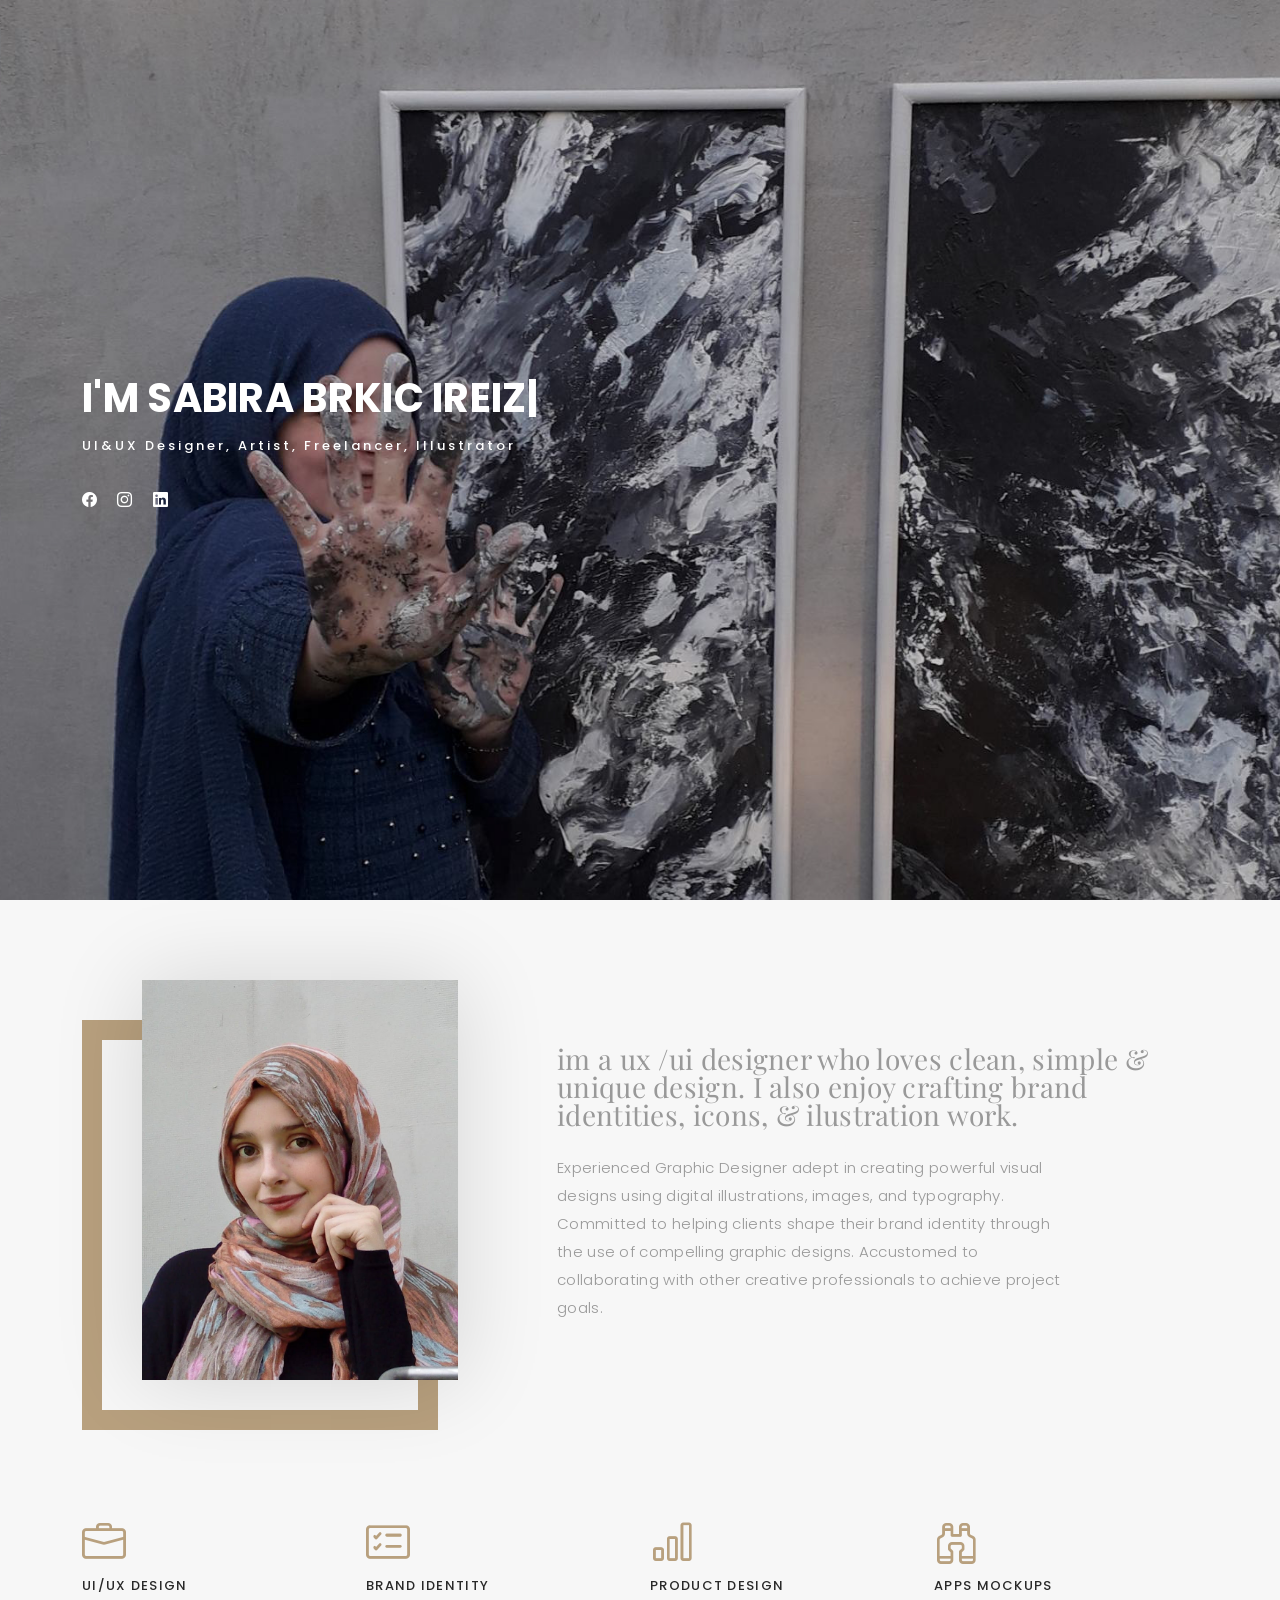
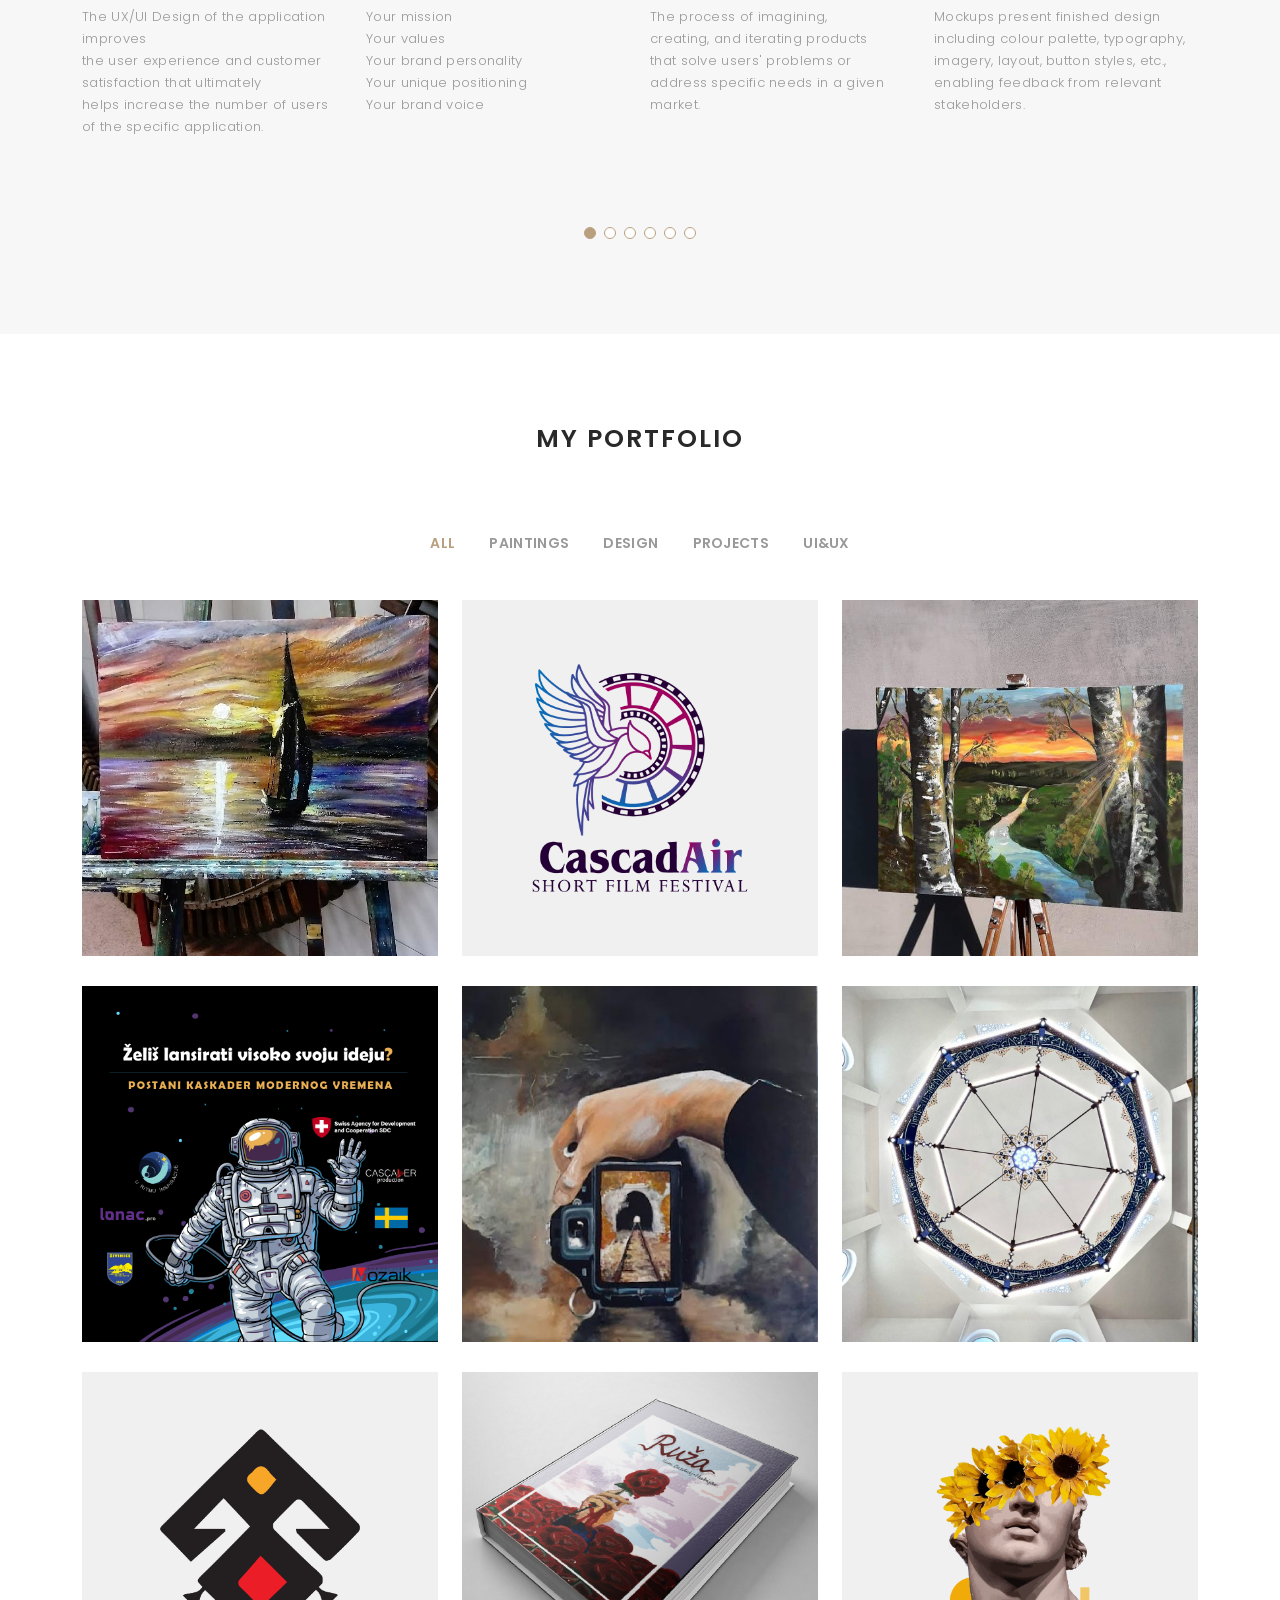
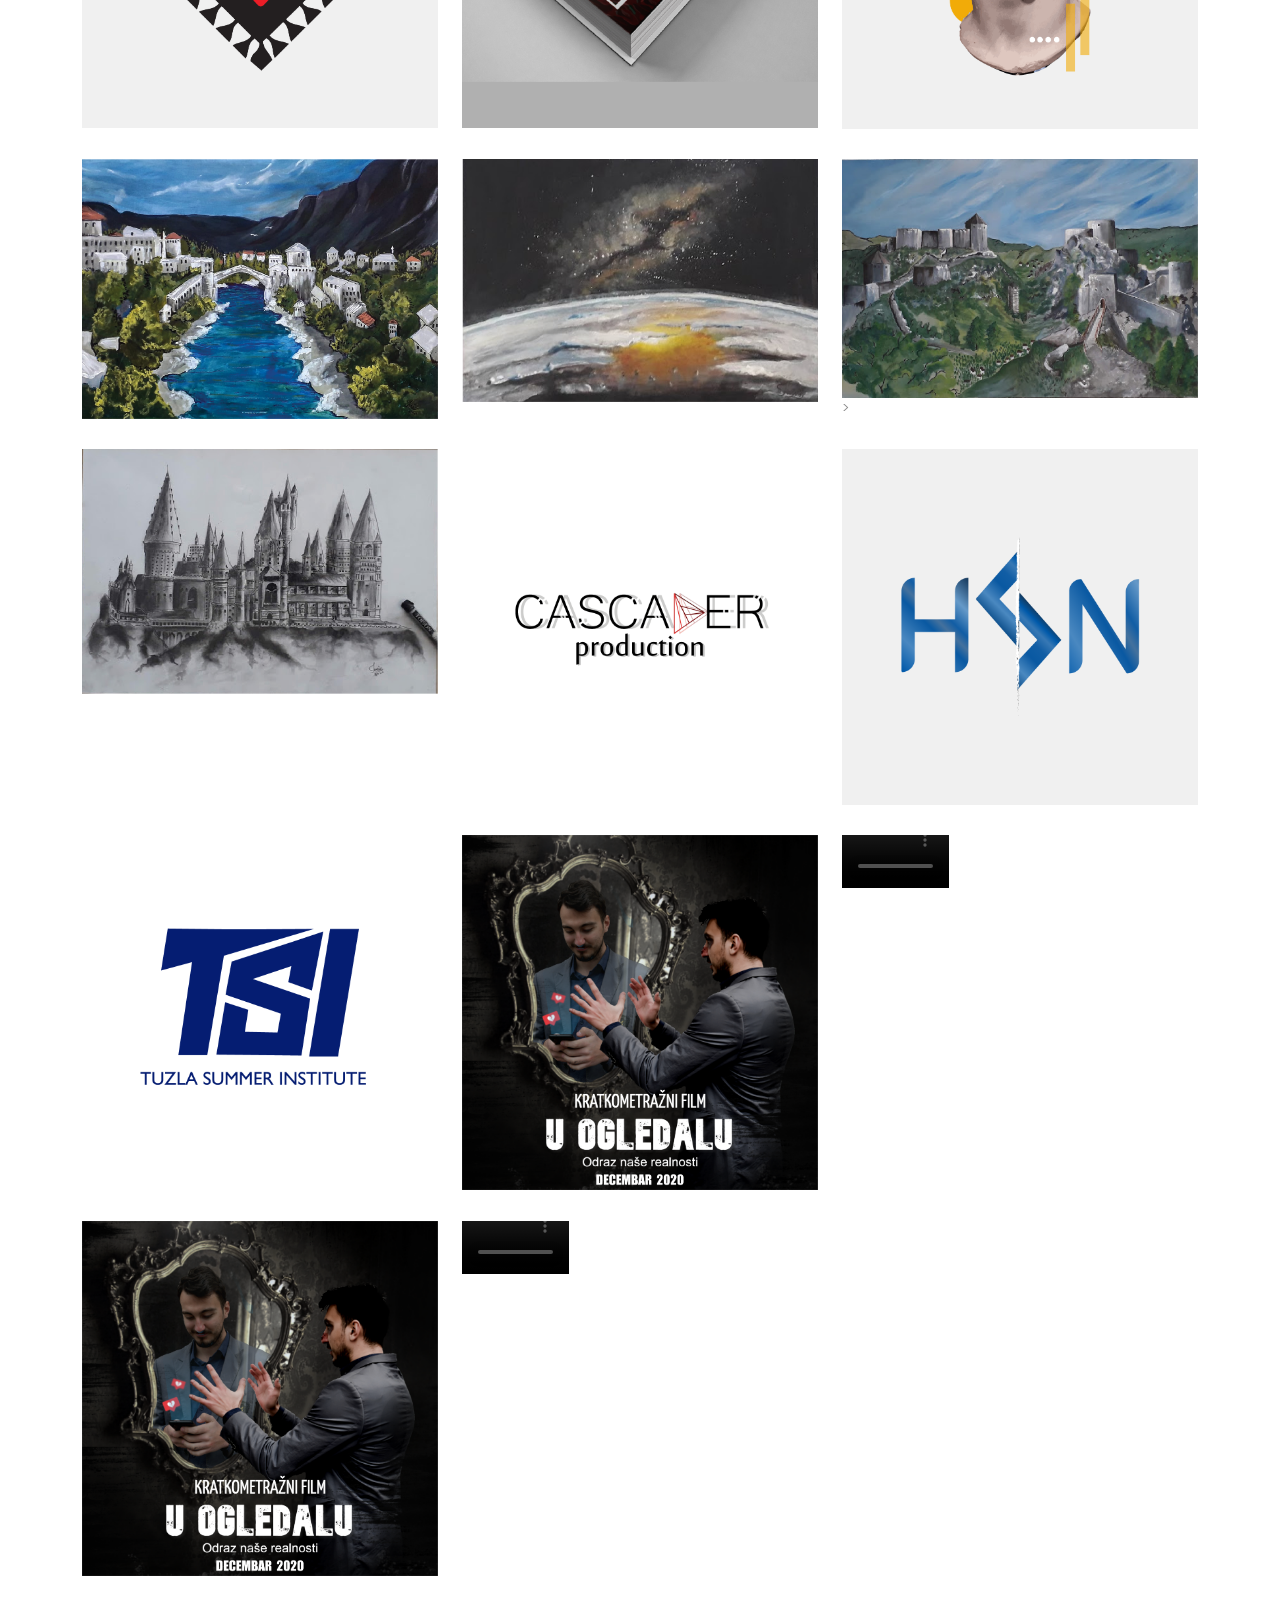
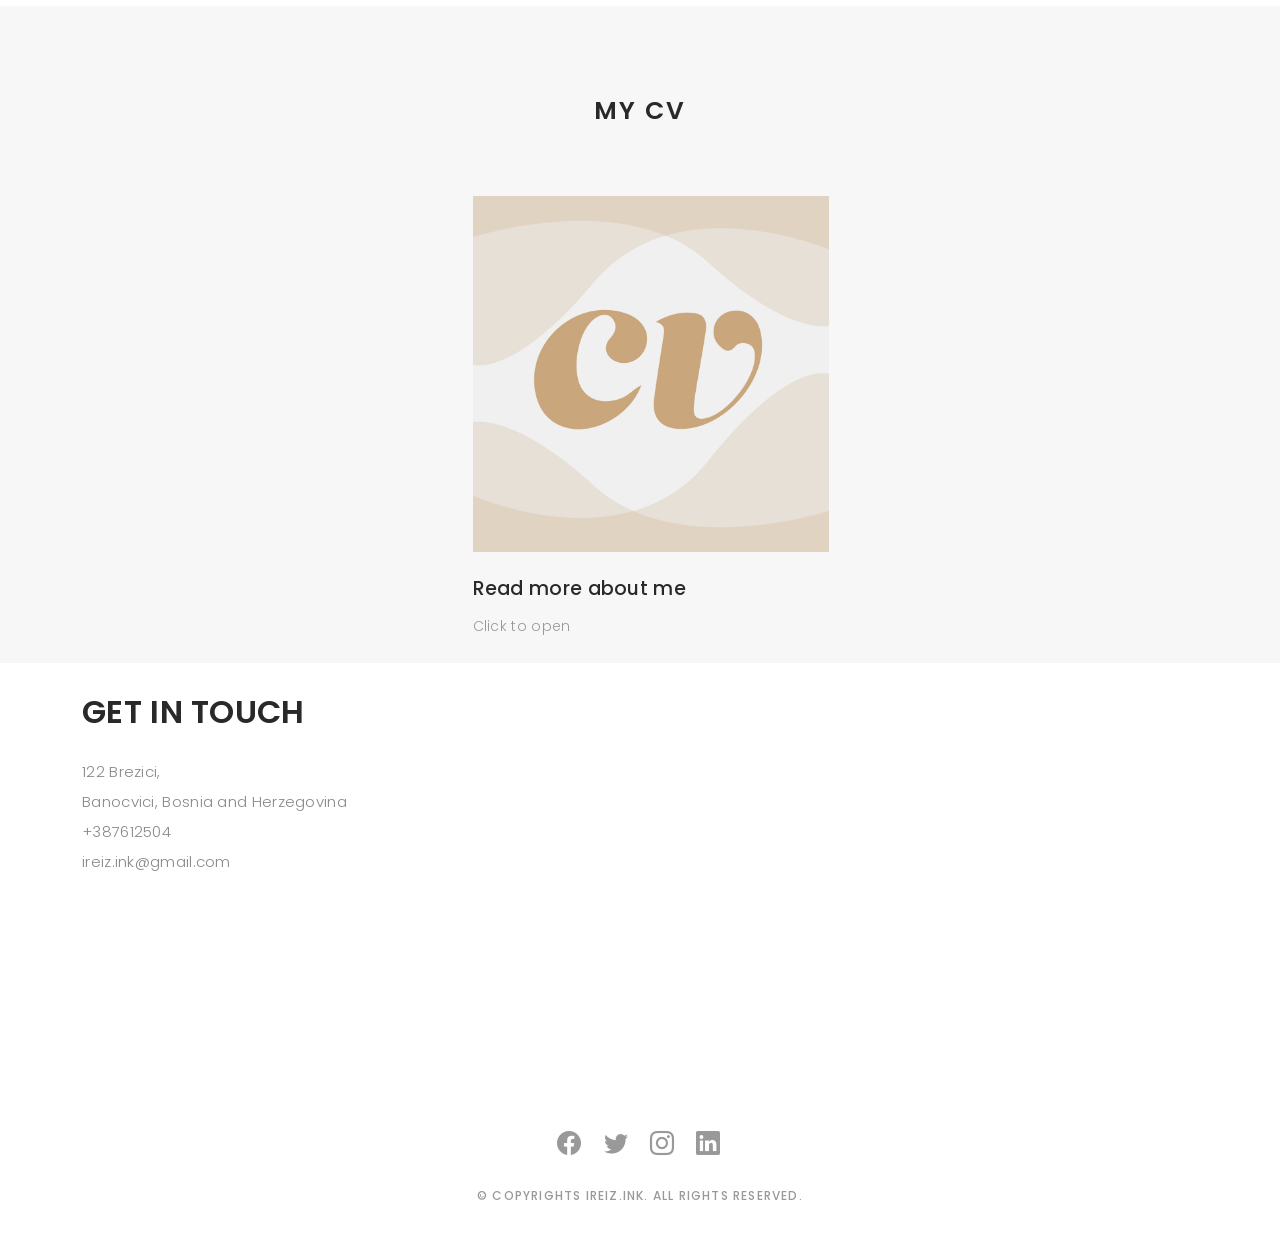
==== index.html @ 0a3b90d1 "first commit" ====
<!DOCTYPE html>
<html lang="en">

<head>
  <meta charset="utf-8">
  <meta content="width=device-width, initial-scale=1.0" name="viewport">

  <title>Ireiz.ink</title>
  <meta content="" name="description">
  <meta content="" name="keywords">

  <!-- Favicons -->
  <link href="assets/img/logo.png" rel="icon">
  <link href="assets/img/apple-touch-icon.png" rel="apple-touch-icon">

  <!-- Google Fonts -->
  <link href="https://fonts.googleapis.com/css?family=Poppins:300,300i,400,400i,500,500i,600,600i,700,700i|Playfair+Display:400,400i,500,500i,600,600i,700,700i,900,900i" rel="stylesheet">

  <!-- Vendor CSS Files -->
  <link href="assets/vendor/bootstrap/css/bootstrap.min.css" rel="stylesheet">
  <link href="assets/vendor/bootstrap-icons/bootstrap-icons.css" rel="stylesheet">
  <link href="assets/vendor/boxicons/css/boxicons.min.css" rel="stylesheet">
  <link href="assets/vendor/glightbox/css/glightbox.min.css" rel="stylesheet">
  <link href="assets/vendor/swiper/swiper-bundle.min.css" rel="stylesheet">

  <!-- Template Main CSS File -->
  <link href="assets/css/style.css" rel="stylesheet">

  <!-- =======================================================
  * Template Name: Folio - v4.7.0
  * Template URL: https://bootstrapmade.com/folio-bootstrap-portfolio-template/
  * Author: BootstrapMade.com
  * License: https://bootstrapmade.com/license/
  ======================================================== -->
</head>

<body>

  <!-- ======= Header ======= -->
  <header id="header" class="fixed-top ">
    <div class="container d-flex align-items-center justify-content-between">

      <a href="index.html" class="logo"><img src="assets/img/logo.png" alt="" class="img-fluid"></a>
      <!-- Uncomment below if you prefer to use an text logo -->
      <!-- <h1 class="logo"><a href="index.html">Folio</a></h1> -->

      <nav id="navbar" class="navbar">
        <ul>
          <li><a class="nav-link scrollto active" href="#hero">Home</a></li>
          <li><a class="nav-link scrollto" href="#about">About</a></li>
          <li><a class="nav-link  scrollto" href="#portfolio">Portfolio</a></li>
          <li><a class="nav-link  scrollto" href="blog-single.html">CV</a></li>
         
          <li><a class="nav-link scrollto" href="index.html#footer">Contact</a></li>
        </ul>
        <i class="bi bi-list mobile-nav-toggle"></i>
      </nav><!-- .navbar -->

    </div>
  </header><!-- End Header -->

  <!-- ======= Hero Section ======= -->
  <div id="hero" class="home">

    <div class="container">
      <div class="hero-content">
        <h1>I'm <span class="typed" data-typed-items="Sabira Brkic Ireiz, a UI&UX Designer, an Artist, a Freelancer, an Illustrator"></span></h1>
        <p>UI&UX Designer, Artist, Freelancer, Illustrator</p>

        <ul class="list-unstyled list-social">
          <li><a href="https://www.facebook.com/sabira.ireiz/"><i class="bi bi-facebook"></i></a></li>
          <li><a href="https://www.instagram.com/ireiz.ink/"><i class="bi bi-instagram"></i></a></li>
          <li><a href="#"><i class="bi bi-linkedin"></i></a></li>
        </ul>

      </div>
    </div>
  </div><!-- End Hero -->

  <main id="main">

    <!-- ======= About Section ======= -->
    <div id="about" class="paddsection">
      <div class="container">
        <div class="row justify-content-between">

          <div class="col-lg-4 ">
            <div class="div-img-bg">
              <div class="about-img">
                <img src="assets/img/me.jpg" class="img-responsive" alt="me">
              </div>
            </div>
          </div>

          <div class="col-lg-7">
            <div class="about-descr">

              <p class="p-heading">im a ux /ui designer who loves clean, simple & unique design. I also enjoy crafting brand identities, icons, & ilustration work. </p>
              <p class="separator">Experienced Graphic Designer adept in creating powerful visual designs using digital illustrations, images, and typography. Committed to helping clients shape their brand identity through the use of compelling graphic designs. Accustomed to collaborating with other creative professionals to achieve project goals.</p>

            </div>

          </div>
        </div>
      </div>
    </div><!-- End About Section -->

    <!-- ======= Services Section ======= -->
    <div id="services">
      <div class="container">

        <div class="services-slider swiper" data-aos="fade-up" data-aos-delay="100">
          <div class="swiper-wrapper">

            <div class="swiper-slide">
              <div class="services-block">
                <i class="bi bi-briefcase"></i>
                <span>UI/UX DESIGN</span>
                <p class="separator">The UX/UI Design of the application improves 
                  <br>the user experience and customer satisfaction that ultimately
                   <br>helps increase the number of users of the specific application. </p>
              </div>
            </div><!-- End testimonial item -->

            <div class="swiper-slide">
              <div class="services-block">
                <i class="bi bi-card-checklist"></i>
                <span>BRAND IDENTITY</span>
                <p class="separator">Your mission <br>
                  Your values <br>
                  Your brand personality <br>
                  Your unique positioning <br>
                  Your brand voice </p>
              </div>
            </div><!-- End testimonial item -->

            <div class="swiper-slide">
              <div class="services-block">
                <i class="bi bi-bar-chart"></i>
                <span>PRODUCT DESIGN</span>
                <p class="separator">The process of imagining,<br> 
                  creating, and iterating products<br> 
                  that solve users' problems or <br>
                  address specific needs in a given market. </p>
              </div>
            </div><!-- End testimonial item -->

            <div class="swiper-slide">
              <div class="services-block">
                <i class="bi bi-binoculars"></i>
                <span>APPS MOCKUPS</span>
                <p class="separator">Mockups present finished design <br>
                  including colour palette, typography, imagery, layout, button styles, etc., enabling feedback 
                  from relevant stakeholders. </p>
              </div>
            </div><!-- End testimonial item -->

            <div class="swiper-slide">
              <div class="services-block">
                <i class="bi bi-brightness-high"></i>
                <span>PAINTING</span>
                <p class="separator">Painter with 8 years of success in painting interior and exterior surfaces. Well-versed in painting techniques,paint determination, 
                  and client relations. Engaging communicator who builds relationships with potential and existing clients while guiding decision making with client education. </p>
              </div>
            </div><!-- End testimonial item -->
 
            <div class="swiper-slide">
              <div class="services-block"> 
                <i class="bi bi-calendar4-week"></i>
                <span>CALIGRAPHY</span>
                <p class="separator">Art of forming beautiful symbols by hand and arranging them well.
                 It requires set of skills and techniques for positioning and inscribing words so they show integrity, harmony, some sort of ancestry, rhythm and creative fire. </p>
              </div>
            </div><!-- End testimonial item -->

          </div>
          <div class="swiper-pagination"></div>
        </div>

      </div>

    </div><!-- End Services Section -->

    <!-- ======= Portfolio Section ======= -->
    <div id="portfolio" class="paddsection">

      <div class="container">
        <div class="section-title text-center">
          <h2>My Portfolio</h2>
        </div>
      </div>

      <div class="container">

        <div class="row">
          <div class="col-lg-12 d-flex justify-content-center">
            <ul id="portfolio-flters">
              <li data-filter="*" class="filter-active">All</li>
              <li data-filter=".filter-app">Paintings</li>
              <li data-filter=".filter-card">Design</li>
              <li data-filter=".filter-web">Projects</li>
              <li data-filter=".filter-ui">UI&UX</li>
            </ul>
          </div>
        </div>

        <div class="row portfolio-container">

          <div class="col-lg-4 col-md-6 portfolio-item filter-app">
            <img src="assets/img/portfolio/portfolio-1.jpg" class="img-fluid" alt="">
            <div class="portfolio-info">
              <h4>Oil painting</h4>
              <p>Vivid suset</p>
              <a href="assets/img/portfolio/portfolio-1.jpg" data-gallery="portfolioGallery" class="portfolio-lightbox preview-link" ><i class="bx bx-plus"></i></a>
            </div>
          </div>

          <div class="col-lg-4 col-md-6 portfolio-item filter-web">
            <img src="assets/img/portfolio/wirv.png" class="img-fluid" alt="">
            <div class="portfolio-info">
              <h4>Logo design</h4>
              <p>CascadAir - short film<br> festival in Živinice, Bosnia and Herzegovina</p>
              <a href="assets/img/portfolio/wirv.png" data-gallery="portfolioGallery" class="portfolio-lightbox preview-link" ><i class="bx bx-plus"></i></a>
            </div>
          </div>

          <div class="col-lg-4 col-md-6 portfolio-item filter-app">
            <img src="assets/img/portfolio/portfolio-2.jpg" class="img-fluid" alt="">
            <div class="portfolio-info">
              <h4>Acrylic painting</h4>
              <p>Morning breeze</p>
              <a href="assets/img/portfolio/portfolio-2.jpg" data-gallery="portfolioGallery" class="portfolio-lightbox preview-link" ><i class="bx bx-plus"></i></a>
            </div>
          </div>

          <div class="col-lg-4 col-md-6 portfolio-item filter-card">
            <img src="assets/img/portfolio/portfolio-4.png" class="img-fluid" alt="">
            <div class="portfolio-info">
              <h4>Poster design</h4>
              <p>Youth call to get creative <br> by making short movies and presenting their talent</p>
              <a href="assets/img/portfolio/portfolio-4.png" data-gallery="portfolioGallery" class="portfolio-lightbox preview-link" ><i class="bx bx-plus"></i></a>
            </div>
          </div>

          <div class="col-lg-4 col-md-6 portfolio-item filter-app">
            <img src="assets/img/portfolio/portfolio-6.png" class="img-fluid" alt="">
            <div class="portfolio-info">
              <h4>Acrylic Painting</h4>
              <p>Custom painting,<br> required by the customers photograph</p>
              <a href="assets/img/portfolio/portfolio-6.png" data-gallery="portfolioGallery" class="portfolio-lightbox preview-link" ><i class="bx bx-plus"></i></a>
            </div>
          </div>

          <div class="col-lg-4 col-md-6 portfolio-item filter-app">
            <img src="assets/img/portfolio/mosque.png" class="img-fluid" alt="">
            <div class="portfolio-info">
              <h4>Mosque murals</h4>
              <p>Painting ornaments and caligraphy on walls inside mosques.</p>
              <a href="assets/img/portfolio/mosque.png" data-gallery="portfolioGallery" class="portfolio-lightbox preview-link" ><i class="bx bx-plus"></i></a>
            </div>
          </div>

          <div class="col-lg-4 col-md-6 portfolio-item filter-web">
            <img src="assets/img/portfolio/Chillim.png" class="img-fluid" alt="">
            <div class="portfolio-info">
              <h4>Logo design</h4>
              <p>Chillim<br> Clothes brand</p>
              <a href="assets/img/portfolio/Chillim.png" data-gallery="portfolioGallery" class="portfolio-lightbox preview-link" ><i class="bx bx-plus"></i></a>
            </div>
          </div>

    
          <div class="col-lg-4 col-md-6 portfolio-item filter-card">
            <img src="assets/img/portfolio/ruzan.png" class="img-fluid" alt="">
            <div class="portfolio-info">
              <h4>Book cover design</h4>
              <p>An illustrated book cover.</p>
              <a href="assets/img/portfolio/ruzan.png" data-gallery="portfolioGallery" class="portfolio-lightbox preview-link" ><i class="bx bx-plus"></i></a>
            </div>
          </div>

          <div class="col-lg-4 col-md-6 portfolio-item filter-card">
            <img src="assets/img/portfolio/Žuti.png" class="img-fluid" alt="">
            <div class="portfolio-info">
              <h4>Print Illustration</h4>
              <p>Yellow thoughts.</p>
              <a href="assets/img/portfolio/Žuti.png" data-gallery="portfolioGallery" class="portfolio-lightbox preview-link" ><i class="bx bx-plus"></i></a>
            </div>
          </div>

        <div class="col-lg-4 col-md-6 portfolio-item filter-app">
          <img src="assets/img/portfolio/mostar.png" class="img-fluid" alt="">
          <div class="portfolio-info">
            <h4>Acrylic painting</h4>
            <p>City over the green river. Mostar.</p>
            <a href="assets/img/portfolio/mostar.png" data-gallery="portfolioGallery" class="portfolio-lightbox preview-link" ><i class="bx bx-plus"></i></a>
          </div>
        </div>
      

      <div class="col-lg-4 col-md-6 portfolio-item filter-app">
        <img src="assets/img/portfolio/planet.png" class="img-fluid" alt="">
        <div class="portfolio-info">
          <h4>Oil painting</h4>
          <p>Planetarium</p>
          <a href="assets/img/portfolio/planet.png" data-gallery="portfolioGallery" class="portfolio-lightbox preview-link" ><i class="bx bx-plus"></i></a>
        </div>
      </div>

      <div class="col-lg-4 col-md-6 portfolio-item filter-app">
        <img src="assets/img/portfolio/tesre.png" class="img-fluid" alt="">
        <div class="portfolio-info">
          <h4>Acrylic painting</h4>
          <p>Love story. Tešanj's and Srebrenik's fortresses.</p>
          <a href="assets/img/portfolio/tesre.png" data-gallery="portfolioGallery" class="portfolio-lightbox preview-link" ><i class="bx bx-plus"></i></a>
        </div>>
      </div>

      <div class="col-lg-4 col-md-6 portfolio-item filter-app">
        <img src="assets/img/portfolio/hog.png" class="img-fluid" alt="">
        <div class="portfolio-info">
          <h4>Black&white</h4>
          <p>Hogwarts castle.</p>
          <a href="assets/img/portfolio/hog.png" data-gallery="portfolioGallery" class="portfolio-lightbox preview-link" ><i class="bx bx-plus"></i></a>
        </div>
      </div>
      <div class="col-lg-4 col-md-6 portfolio-item filter-web">
        <img src="assets/img/portfolio/cas.png" class="img-fluid" alt="">
        <div class="portfolio-info">
          <h4>Logo design</h4>
          <p>CasCader movie production</p>
          <a href="assets/img/portfolio/cas.png" data-gallery="portfolioGallery" class="portfolio-lightbox preview-link" ><i class="bx bx-plus"></i></a>
        </div>
      </div>

      <div class="col-lg-4 col-md-6 portfolio-item filter-web">
        <img src="assets/img/portfolio/hsn.png" class="img-fluid" alt="">
        <div class="portfolio-info">
          <h4>Logo design</h4>
          <p>HSN -High school ninjas, programing course</p>
          <a href="assets/img/portfolio/hsn.png" data-gallery="portfolioGallery" class="portfolio-lightbox preview-link" ><i class="bx bx-plus"></i></a>
        </div>
      </div>

      <div class="col-lg-4 col-md-6 portfolio-item filter-web">
        <img src="assets/img/portfolio/tsi.png" class="img-fluid" alt="">
        <div class="portfolio-info">
          <h4>Logo design</h4>
          <p>Tuzla Summer Institute - programing & design workshops</p>
          <a href="assets/img/portfolio/tsi.png" data-gallery="portfolioGallery" class="portfolio-lightbox preview-link" ><i class="bx bx-plus"></i></a>
        </div>
      </div>

      <div class="col-lg-4 col-md-6 portfolio-item filter-web">
        <img src="assets/img/portfolio/poster.png" class="img-fluid" alt="">
        <div class="portfolio-info">
          <h4> Movie poster design</h4>
          <p>Short movie about true values.</p>
          <a href="assets/img/portfolio/poster.png" data-gallery="portfolioGallery" class="portfolio-lightbox preview-link" ><i class="bx bx-plus"></i></a>
        </div>
      </div>

      <div class="col-lg-4 col-md-6 portfolio-item filter-ui">
        <video width="30%" controls muted>
          <source src="assets/img/portfolio/website.mp4" type="video/mp4" class="img-fluid" alt="">
        <div class="portfolio-info">
          <h4>Website mockup</h4>
          <p>HSN- High school ninjas, website for programing course.</p>
          <a href="assets/img/portfolio/website.mp4" data-gallery="portfolioGallery" class="portfolio-lightbox preview-link" ><i class="bx bx-plus"></i></a>
        </div>
      </div>

      <div class="col-lg-4 col-md-6 portfolio-item filter-ui">
        <img src="assets/img/portfolio/poster.png" class="img-fluid" alt="">
        <div class="portfolio-info">
          <h4> Movie poster design</h4>
          <p>Short movie about true values.</p>
          <a href="assets/img/portfolio/poster.png" data-gallery="portfolioGallery" class="portfolio-lightbox preview-link" ><i class="bx bx-plus"></i></a>
        </div>
      </div>
      
      
      <div class="col-lg-4 col-md-6 portfolio-item filter-ui">
        <video width="30%" controls muted>
          <source src="assets/img/portfolio/Mozaik.mp4" type="video/mp4"  class="img-fluid" alt="">
        <div class="portfolio-info">
          <h4>Website mockup</h4>
          <p>HSN- High school ninjas, website for programing course.</p>
          <a href="assets/img/portfolio/Mozaik.mp4" data-gallery="portfolioGallery" class="portfolio-lightbox preview-link" ><i class="bx bx-plus"></i></a>
        </div>
      </div>


    </div>

    </div><!-- End Portfolio Section -->

    <!-- ======= Journal Section ======= -->
    <div id="journal" class="text-left paddsection">

      <div class="container">
        <div class="section-title text-center">
          <h2>MY CV</h2>
        </div>
      </div>

      <div class="container">
        <div class="journal-block">
          <div class="row">

         

            <div class="col-lg-4 col-md-6">
              <div class="journal-info">

                <a href="blog-single.html"><img src="assets/img/cccv.jpg" class="img-responsive" alt="img"></a>

                <div class="journal-txt">

                  <h4><a href="blog-single.html">Read more about me</a></h4>
                  <p class="separator">Click to open
                  </p>

                </div>

              </div>
            </div>

            

          </div>
        </div>
      </div>

    </div><!-- End Journal Section -->

    <!-- ======= Contact Section ======= -->
    <div id="contact" class="paddsection">
      <div class="container">
        <div class="contact-block1">
          <div class="row">

            <div class="col-lg-6">
              <div class="contact-contact">

                <h2 class="mb-30">GET IN TOUCH</h2>

                <ul class="contact-details">
                  <li><span> 122 Brezici, </span></li>
                  <li><span>Banocvici, Bosnia and Herzegovina</span></li>
                  <li><span>+387612504</span></li>
                  <li><span>ireiz.ink@gmail.com</span></li>
                </ul>

              </div>
            </div>

           
          
          </div>
        </div>
      </div>
    </div><!-- End Contact Section -->

  </main><!-- End #main -->

  <!-- ======= Footer ======= -->
  <div id="footer" class="text-center">
    <div class="container">
      <div class="socials-media text-center">

        <ul class="list-unstyled">
          <li><a href="#"><i class="bi bi-facebook"></i></a></li>
          <li><a href="#"><i class="bi bi-twitter"></i></a></li>
          <li><a href="#"><i class="bi bi-instagram"></i></a></li>
          <li><a href="#"><i class="bi bi-linkedin"></i></a></li>
        </ul>

      </div>

      <p>&copy; Copyrights ireiz.ink. All rights reserved.</p>

      <div class="credits">
        <!--
        All the links in the footer should remain intact.
        You can delete the links only if you purchased the pro version.
        Licensing information: https://bootstrapmade.com/license/
        Purchase the pro version with working PHP/AJAX contact form: https://bootstrapmade.com/buy/?theme=Folio
      -->
       </div>

    </div>
  </div><!-- End Footer -->

  <a href="#" class="back-to-top d-flex align-items-center justify-content-center"><i class="bi bi-arrow-up-short"></i></a>

  <!-- Vendor JS Files -->
  <script src="assets/vendor/bootstrap/js/bootstrap.bundle.min.js"></script>
  <script src="assets/vendor/glightbox/js/glightbox.min.js"></script>
  <script src="assets/vendor/isotope-layout/isotope.pkgd.min.js"></script>
  <script src="assets/vendor/swiper/swiper-bundle.min.js"></script>
  <script src="assets/vendor/typed.js/typed.min.js"></script>
  <script src="assets/vendor/php-email-form/validate.js"></script>

  <!-- Template Main JS File -->
  <script src="assets/js/main.js"></script>

</body>

</html>
---- assets/css/style.css ----
/**
* Template Name: Folio - v4.7.0
* Template URL: https://bootstrapmade.com/folio-bootstrap-portfolio-template/
* Author: BootstrapMade.com
* License: https://bootstrapmade.com/license/
*/

/*--------------------------------------------------------------
# General
--------------------------------------------------------------*/
body {
  background: #ffffff;
  color: #898989;
  font-family: "Poppins", helvetica;
  font-size: 15px;
  font-weight: 300;
  line-height: 20px;
  letter-spacing: 0.02em;
  overflow-x: hidden;
  margin:  auto;
  padding: 0;
  box-sizing: border-box;
}

h1, h2, h3, h4, h5, h6 {
  margin: 0;
}

h2 {
  color: #292929;
  font-weight: 600;
}

h4 {
  color: #292929;
  font-size: 14px;
  font-weight: 600;
}

a {
  color: #292929;
  text-decoration: none !important;
  transition: all 0.5s ease-in-out 0s;
}

a:hover {
  transition: all 0.5s ease-in-out 0s;
}

p {
  margin: 25px 0;
  padding: 0;
  font-size: 15px;
  color: #999999;
  line-height: 28px;
}

::-moz-selection {
  background: #b8a07e;
  color: #fff;
}

::selection {
  background: #b8a07e;
  color: #fff;
}

.btn {
  background: #333;
  border: medium none;
  border-radius: 0;
  color: #fff;
  font-size: 12px;
  height: 50px;
  line-height: 50px;
  padding: 0 30px;
  text-transform: uppercase;
}

.btn:hover, .btn:focus {
  color: #fff;
}

.padDiv {
  padding: 30px 20px;
}

.section-title {
  margin-bottom: 70px;
}

.section-title h2 {
  font-size: 25px;
  letter-spacing: 2px;
  text-transform: uppercase;
}

.form-control {
  background-color: transparent;
  border: 1px solid #999;
  border-radius: 0;
  color: #999999;
  font-size: 12px;
  font-weight: 500;
  height: 50px;
  letter-spacing: 0.1em;
  padding-left: 10px;
  margin: 0 0 25px 0;
  line-height: 14px;
  text-transform: uppercase;
}

.form-control:focus {
  box-shadow: none;
  outline: 0 none;
}

.paddsection {
  padding-top: 90px;
  padding-bottom: 90px;
}

.paddsections {
  padding-top: 90px;
  padding-bottom: 90px !important;
}

.hvr-shutter-in-horizontal::before {
  background: #333;
}

.hvr-shutter-in-horizontal:hover {
  background: #b8a07e;
}

.mb-30 {
  margin-bottom: 30px;
}

.main-content {
  padding-top: 140px;
}

/*--------------------------------------------------------------
# Back to top button
--------------------------------------------------------------*/
.back-to-top {
  position: fixed;
  visibility: hidden;
  opacity: 0;
  right: 15px;
  bottom: 15px;
  z-index: 996;
  background: #b8a07e;
  width: 40px;
  height: 40px;
  border-radius: 4px;
  transition: all 0.4s;
}
.back-to-top i {
  font-size: 28px;
  color: #fff;
  line-height: 0;
}
.back-to-top:hover {
  background: #c6b398;
  color: #fff;
}
.back-to-top.active {
  visibility: visible;
  opacity: 1;
}

/*--------------------------------------------------------------
# Header
--------------------------------------------------------------*/
#header {
  transition: all 0.5s;
  z-index: 997;
  padding: 15px 0;
  background-color: #fff;
  top: -100%;
  box-shadow: 0px 2px 25px rgba(0, 0, 0, 0.08);
}
#header.header-scrolled, #header.header-inner-pages {
  top: 0;
}
#header .logo {
  font-size: 30px;
  margin: 0;
  padding: 0;
  line-height: 1;
  font-weight: 600;
  letter-spacing: 1px;
  font-family: "Playfair Display", sans-serif;
  font-style: italic;
}
#header .logo a {
  color: #898989;
}
#header .logo img {
  max-height: 40px;
}
@media (max-width: 992px) {
  #header {
    border: 0;
  }
}

/*--------------------------------------------------------------
# Navigation Menu
--------------------------------------------------------------*/
/**
* Desktop Navigation 
*/
.navbar {
  padding: 0;
}
.navbar ul {
  margin: 0;
  padding: 0;
  display: flex;
  list-style: none;
  align-items: center;
}
.navbar li {
  position: relative;
}
.navbar a, .navbar a:focus {
  display: flex;
  align-items: center;
  justify-content: space-between;
  padding: 10px 0 10px 30px;
  font-family: "Poppins", sans-serif;
  font-size: 14px;
  font-weight: 500;
  color: #7e7d7d;
  white-space: nowrap;
  transition: 0.3s;
}
.navbar a i, .navbar a:focus i {
  font-size: 12px;
  line-height: 0;
  margin-left: 5px;
}
.navbar a:hover, .navbar .active, .navbar .active:focus, .navbar li:hover > a {
  color: #b8a07e;
}
.navbar .dropdown ul {
  display: block;
  position: absolute;
  left: 30px;
  top: calc(100% + 30px);
  margin: 0;
  padding: 10px 0;
  z-index: 99;
  opacity: 0;
  visibility: hidden;
  background: #fff;
  box-shadow: 0px 0px 30px rgba(127, 137, 161, 0.25);
  transition: 0.3s;
}
.navbar .dropdown ul li {
  min-width: 200px;
}
.navbar .dropdown ul a {
  padding: 10px 20px;
  font-weight: 400;
}
.navbar .dropdown ul a i {
  font-size: 12px;
}
.navbar .dropdown ul a:hover, .navbar .dropdown ul .active:hover, .navbar .dropdown ul li:hover > a {
  color: #b8a07e;
}
.navbar .dropdown:hover > ul {
  opacity: 1;
  top: 100%;
  visibility: visible;
}
.navbar .dropdown .dropdown ul {
  top: 0;
  left: calc(100% - 30px);
  visibility: hidden;
}
.navbar .dropdown .dropdown:hover > ul {
  opacity: 1;
  top: 0;
  left: 100%;
  visibility: visible;
}
@media (max-width: 1366px) {
  .navbar .dropdown .dropdown ul {
    left: -90%;
  }
  .navbar .dropdown .dropdown:hover > ul {
    left: -100%;
  }
}

/**
* Mobile Navigation 
*/
.mobile-nav-toggle {
  color: #4b4a4a;
  font-size: 28px;
  cursor: pointer;
  display: none;
  line-height: 0;
  transition: 0.5s;
}
.mobile-nav-toggle.bi-x {
  color: #fff;
}

@media (max-width: 991px) {
  .mobile-nav-toggle {
    display: block;
  }

  .navbar ul {
    display: none;
  }
}
.navbar-mobile {
  position: fixed;
  overflow: hidden;
  top: 0;
  right: 0;
  left: 0;
  bottom: 0;
  background: rgba(49, 49, 49, 0.9);
  transition: 0.3s;
}
.navbar-mobile .mobile-nav-toggle {
  position: absolute;
  top: 15px;
  right: 15px;
}
.navbar-mobile ul {
  display: block;
  position: absolute;
  top: 55px;
  right: 15px;
  bottom: 15px;
  left: 15px;
  padding: 10px 0;
  border-radius: 10px;
  background-color: #fff;
  overflow-y: auto;
  transition: 0.3s;
}
.navbar-mobile a, .navbar-mobile a:focus {
  padding: 10px 20px;
  font-size: 15px;
  color: #4b4a4a;
}
.navbar-mobile a:hover, .navbar-mobile .active, .navbar-mobile li:hover > a {
  color: #b8a07e;
}
.navbar-mobile .getstarted, .navbar-mobile .getstarted:focus {
  margin: 15px;
}
.navbar-mobile .dropdown ul {
  position: static;
  display: none;
  margin: 10px 20px;
  padding: 10px 0;
  z-index: 99;
  opacity: 1;
  visibility: visible;
  background: #fff;
  box-shadow: 0px 0px 30px rgba(127, 137, 161, 0.25);
}
.navbar-mobile .dropdown ul li {
  min-width: 200px;
}
.navbar-mobile .dropdown ul a {
  padding: 10px 20px;
}
.navbar-mobile .dropdown ul a i {
  font-size: 12px;
}
.navbar-mobile .dropdown ul a:hover, .navbar-mobile .dropdown ul .active:hover, .navbar-mobile .dropdown ul li:hover > a {
  color: #b8a07e;
}
.navbar-mobile .dropdown > .dropdown-active {
  display: block;
}

/*--------------------------------------------------------------
# Hero
--------------------------------------------------------------*/
#hero {
  background: url("../img/home-bg.jpg") repeat scroll center center/cover;
  height: 100vh;
  width: 100%;
}

#hero .hero-content {
  height: 100vh;
  text-align: left;
  width: 100%;
  display: flex;
  justify-content: center;
  flex-direction: column;
}

.hero-content h1 {
  font-size: 40px;
  font-weight: 700;
  margin-bottom: 10px;
  text-transform: uppercase;
  color: #fff;
}

.hero-content p {
  font-size: 13px;
  letter-spacing: 3px;
  margin-top: 0;
  margin-bottom: 30px;
  text-transform: capitalize;
  color: #fff;
  font-weight: 500;
}

.hero-content .list-social li {
  float: left;
  margin-right: 20px;
}

.hero-content .list-social li i {
  color: #fff;
  font-size: 15px;
}

/*--------------------------------------------------------------
# Breadcrumbs
--------------------------------------------------------------*/
.breadcrumbs {
  padding: 120px 0 0 0;
  background-color: white;
  min-height: 40px;
}
@media (max-width: 992px) {
  .breadcrumbs {
    padding-top: 100px;
  }
}
.breadcrumbs h2 {
  font-size: 24px;
  font-weight: 300;
  margin: 0;
}
@media (max-width: 992px) {
  .breadcrumbs h2 {
    margin: 0 0 10px 0;
  }
}
.breadcrumbs ol {
  display: flex;
  flex-wrap: wrap;
  list-style: none;
  padding: 0;
  margin: 0;
  font-size: 14px;
}
.breadcrumbs ol li + li {
  padding-left: 10px;
}
.breadcrumbs ol li + li::before {
  display: inline-block;
  padding-right: 10px;
  color: #6c757d;
  content: "/";
}
@media (max-width: 768px) {
  .breadcrumbs .d-flex {
    display: block !important;
  }
  .breadcrumbs ol {
    display: block;
  }
  .breadcrumbs ol li {
    display: inline-block;
  }
}

/*-----------------------------------------------------------------------------------*/
/*  About
/*-----------------------------------------------------------------------------------*/
#about {
  width: 100%;
  height: auto;
  background: #f7f7f7;
  padding-top: 120px;
}

#about .div-img-bg {
  padding-bottom: 30px;
  border: 20px solid #b8a07e;
}

#about .div-img-bg .about-img img {
  width: 100%;
  box-shadow: 0px 0px 85px 0px rgba(0, 0, 0, 0.14);
  margin-top: -60px;
  margin-left: 40px;
  height: 400px;
  -o-object-fit: cover;
  object-fit: cover;
}

#about .about-descr .p-heading {
  font-family: "Playfair Display", serif;
  font-size: 28px;
  text-align: left;
}

#about .about-descr .separator {
  max-width: 80%;
  margin-bottom: 0;
  text-align: left;
}

/*--------------------------------------------------------------
# Services
--------------------------------------------------------------*/
#services {
  background: #f7f7f7;
  position: relative;
  padding-bottom: 80px;
}

.services-block span {
  margin: 10px 0;
  position: relative;
  font-size: 13px;
  color: #292929;
  letter-spacing: 0.1em;
  font-weight: 500;
  text-transform: uppercase;
  display: block;
}

.services-block .separator {
  margin: 0;
  font-size: 13px;
  line-height: 22px;
}

.services-block i {
  font-size: 44px;
  color: #b8a07e;
  line-height: 44px;
}

.services-slider .swiper-pagination {
  margin-top: 30px;
  position: relative;
}
.services-slider .swiper-pagination .swiper-pagination-bullet {
  width: 12px;
  height: 12px;
  background-color: #fff;
  opacity: 1;
  border: 1px solid #b8a07e;
}
.services-slider .swiper-pagination .swiper-pagination-bullet-active {
  background-color: #b8a07e;
}

/*--------------------------------------------------------------
# Portfolio
--------------------------------------------------------------*/
#portfolio {
  position: relative;
  padding-bottom: 50px;
}
#portfolio #portfolio-flters {
  padding: 0;
  margin: 0 auto 35px auto;
  list-style: none;
  text-align: center;
  border-radius: 50px;
  padding: 2px 15px;
}
#portfolio #portfolio-flters li {
  cursor: pointer;
  display: inline-block;
  padding: 10px 15px 8px 15px;
  font-size: 14px;
  font-weight: 600;
  line-height: 1;
  text-transform: uppercase;
  color: #999999;
  margin-bottom: 5px;
  transition: all 0.3s ease-in-out;
}
#portfolio #portfolio-flters li:hover, #portfolio #portfolio-flters li.filter-active {
  color: #b8a07e;
}
#portfolio #portfolio-flters li:last-child {
  margin-right: 0;
}
#portfolio .portfolio-item {
  margin-bottom: 30px;
}
#portfolio .portfolio-item .portfolio-info {
  opacity: 0;
  position: absolute;
  left: 30px;
  right: 30px;
  bottom: 0;
  z-index: 3;
  transition: all ease-in-out 0.3s;
  background: rgba(255, 255, 255, 0.9);
  padding: 15px;
}
#portfolio .portfolio-item .portfolio-info h4 {
  font-size: 18px;
  color: #666;
  font-weight: 600;
  margin-bottom: 10px;
}
#portfolio .portfolio-item .portfolio-info p {
  color: #999;
  font-size: 14px;
  margin: 0;
  padding: 0;
}
#portfolio .portfolio-item .portfolio-info .preview-link, #portfolio .portfolio-item .portfolio-info .details-link {
  position: absolute;
  right: 40px;
  font-size: 24px;
  top: calc(50% - 18px);
  color: #b8a07e;
}
#portfolio .portfolio-item .portfolio-info .preview-link:hover, #portfolio .portfolio-item .portfolio-info .details-link:hover {
  color: #cab89f;
}
#portfolio .portfolio-item .portfolio-info .details-link {
  right: 10px;
}
#portfolio .portfolio-item:hover .portfolio-info {
  opacity: 1;
  bottom: 20px;
}

/*--------------------------------------------------------------
# Portfolio Details
--------------------------------------------------------------*/
.portfolio-details {
  padding-top: 40px;
}
.portfolio-details .portfolio-details-slider img {
  width: 100%;
}
.portfolio-details .portfolio-details-slider .swiper-pagination {
  margin-top: 20px;
  position: relative;
}
.portfolio-details .portfolio-details-slider .swiper-pagination .swiper-pagination-bullet {
  width: 12px;
  height: 12px;
  background-color: #fff;
  opacity: 1;
  border: 1px solid #b8a07e;
}
.portfolio-details .portfolio-details-slider .swiper-pagination .swiper-pagination-bullet-active {
  background-color: #b8a07e;
}
.portfolio-details .portfolio-info {
  padding: 30px;
  box-shadow: 0px 0 30px rgba(75, 74, 74, 0.08);
}
.portfolio-details .portfolio-info h3 {
  font-size: 22px;
  font-weight: 700;
  margin-bottom: 20px;
  padding-bottom: 20px;
  border-bottom: 1px solid #eee;
}
.portfolio-details .portfolio-info ul {
  list-style: none;
  padding: 0;
  font-size: 15px;
}
.portfolio-details .portfolio-info ul li + li {
  margin-top: 10px;
}
.portfolio-details .portfolio-description {
  padding-top: 30px;
}
.portfolio-details .portfolio-description h2 {
  font-size: 26px;
  font-weight: 700;
  margin-bottom: 20px;
}
.portfolio-details .portfolio-description p {
  padding: 0;
}

/*--------------------------------------------------------------
# Journal
--------------------------------------------------------------*/
#journal, #journal-blog {
  height: auto;
  width: 100%;
  background: #f7f7f7;
  padding-bottom: 0px;
  position: relative;
}

#journal-blog {
  background: #fff;
  padding-bottom: 30px;
}

#journal .journal-block {
  display: center;
  height: auto;
  width: 100%;
  margin-left: 35%;
  margin-right: 50%;
}

#journal .journal-block .journal-info {
  position: center;
}

.journal-block .journal-info img {
  max-width: 100%;
}

.journal-block .journal-info .journal-txt {
  padding: 25px 0px;
  position: center;
}

.journal-block .journal-info .journal-txt h4 a {
  display: block;
  font-size: 19px;
  line-height: 24px;
  margin: 0 0 13px 0;
  font-weight: 500;
  color: #292929;
  transition: all 0.5s ease-in-out 0s;
}

.journal-block .journal-info .journal-txt h4 a:hover {
  color: #b8a07e;
  transition: all 0.5s ease-in-out 0s;
}

.journal-block .journal-info .journal-txt p {
  margin: 0;
  font-size: 14px;
  line-height: 24px;
}

/*--------------------------------------------------------------
# Journal
--------------------------------------------------------------*/
#contact {
  height: 150px;
  width: 100%;
  margin-bottom: 50px;
  padding-top: 30px;
}

.contact-details {
  list-style: none;
  margin: 0;
  padding: 0;
}

.contact-details li {
  padding-bottom: 10px;
}

#contact input, #contact textarea {
  width: 100%;
  margin-bottom: 5px;
}

#contact textarea {
  min-height: 160px;
}

.php-email-form .error-message {
  display: none;
  color: #fff;
  background: #ed3c0d;
  text-align: left;
  padding: 15px;
  margin-bottom: 15px;
  font-weight: 600;
}
.php-email-form .error-message br + br {
  margin-top: 25px;
}
.php-email-form .sent-message {
  display: none;
  color: #fff;
  background: #18d26e;
  text-align: center;
  padding: 15px;
  font-weight: 600;
  margin-bottom: 15px;
}
.php-email-form .loading {
  display: none;
  background: #fff;
  text-align: center;
  padding: 15px;
  margin-bottom: 15px;
}
.php-email-form .loading:before {
  content: "";
  display: inline-block;
  border-radius: 50%;
  width: 24px;
  height: 24px;
  margin: 0 10px -6px 0;
  border: 3px solid #18d26e;
  border-top-color: #eee;
  -webkit-animation: animate-loading 1s linear infinite;
  animation: animate-loading 1s linear infinite;
}

@-webkit-keyframes animate-loading {
  0% {
    transform: rotate(0deg);
  }
  100% {
    transform: rotate(360deg);
  }
}

@keyframes animate-loading {
  0% {
    transform: rotate(0deg);
  }
  100% {
    transform: rotate(360deg);
  }
}
/*--------------------------------------------------------------
# Blog
--------------------------------------------------------------*/
/*  Navbar fixd page */
.subpage-nav {
  display: block !important;
}

/*-----------------------------------------------------------------------------------*/
/*  /* Single page */
/*-----------------------------------------------------------------------------------*/
#journal-blog {
  padding-top: 140px;
}

/* main content */
.main-content {
  background: #f7f7f7;
}

.main-content .container-main {
  display: inline-block;
  width: 100%;
}

.main-content .container-main .block-main {
  margin-bottom: 30px;
  overflow: hidden;
}

.container-main .block-main .content-main {
  background: #fff none repeat scroll 0 0;
  display: inline-block;
  width: 100%;
}

.journal-txt h4 a {
  display: block;
  font-size: 19px;
  line-height: 24px;
  margin: 0 0 13px 0;
  font-weight: 500;
  color: #292929;
  transition: all 0.5s ease-in-out 0s;
}

.journal-txt h4 a:hover {
  color: #b8a07e;
  transition: all 0.5s ease-in-out 0s;
}

.post-meta ul li {
  font-size: 12px;
  font-weight: normal;
  margin-left: 8px;
  margin-right: 8px;
  text-transform: capitalize;
  display: inline-block;
  float: none;
}

.content-main .post-meta a {
  color: #a2a2a2;
  margin-left: 5px;
}

/* Commonts */
.comments {
  background: #fff;
}

.entry-comments h6 {
  margin-right: 10px;
  font-size: 13px;
  letter-spacing: 0.1em;
  font-weight: 500;
}

.entry-comments-item {
  margin-top: 40px;
  padding-bottom: 40px;
  border-bottom: 1px solid #f2f2f2;
}

.entry-comments-avatar {
  position: absolute;
  display: block;
  border-radius: 50%;
  width: 60px;
  height: 60px;
}

.entry-comments-body {
  padding-left: 86px;
}

.entry-comments-author {
  margin-right: 10px;
  font-size: 13px;
  color: #292929;
  letter-spacing: 0.1em;
  font-weight: 500;
}

.rep {
  font-size: 13px;
  color: #292929;
  letter-spacing: 0.1em;
  font-weight: 500;
  text-transform: capitalize;
}

.entry-comments span a {
  font-size: 13px;
  color: #999;
}

.entry-comments-reply {
  padding-left: 10%;
}

/* Commonts form */
.cmt {
  background: #fff;
}

blockquote {
  padding: 40px;
  background-color: #f2f2f2;
  margin: 30px 0;
  border: none;
  border-left: 4px solid #b8a07e;
}

/*--------------------------------------------------------------
# Footer
--------------------------------------------------------------*/
#footer {
  background: #ffffff;
  padding-top: 17%;
  padding-bottom: 0px;
}

#footer .socials-media {
  width: 100%;
}

#footer .socials-media ul {
  display: inline-block;
  float: none;
  margin: 0 0 20px 0;
}

#footer .socials-media ul li {
  float: left;
  margin-left: 10px;
  margin-right: 10px;
}

#footer .socials-media ul li a {
  font-size: 24px;
  color: #999;
  letter-spacing: 0.1em;
  font-weight: 500;
  background: transparent;
  text-transform: uppercase;
  transition: all 0.5s ease-in-out 0s;
}

#footer .socials-media ul li a:hover {
  color: #b8a07e;
  transition: all 0.5s ease-in-out 0s;
}

#footer p {
  font-size: 12px;
  letter-spacing: 0.1em;
  font-weight: 500;
  margin-top: 0;
  text-transform: uppercase;
}

.credits {
  font-size: 13px;
}

/** Width between 1200x to 0
 *  ~~~~~~~~~~~~~~~~~~~~~~~~~~~~~~~~~~~~
 */
/** Width between 992px to 1199px
 *  ~~~~~~~~~~~~~~~~~~~~~~~~~~~~~~~~~~~~
 */
/** Width between 768px to 991px
 *  ~~~~~~~~~~~~~~~~~~~~~~~~~~~~~~~~~~~~
 */
@media (min-width: 768px) and (max-width: 991px) {
  /* Navbar */
  nav {
    padding: 10px 15px;
  }

  .nav-menu {
    margin-top: 40px;
    display: none;
    float: none;
    width: 100%;
  }

  .nav-menu li {
    float: none;
    width: 100%;
    text-align: center;
    border-top: 1px solid #f7f7f7;
    line-height: 45px;
    margin-left: 0;
    padding-top: 10px;
    padding-bottom: 10px;
  }

  .responsive {
    float: right;
    padding-top: 15px;
    display: block;
  }

  /* About */
  .head-info .header-content .cmaster h1 {
    font-size: 32px;
  }

  #about .div-img-bg {
    padding: 0;
  }

  #about .div-img-bg .about-img img {
    margin-top: 0%;
    margin-left: calc(0% - 0px);
  }

  #about .about-descr .p-heading {
    font-size: 20px;
  }

  #about .about-descr .separator {
    max-width: 100%;
    margin-bottom: 0;
  }

  /* portfolio */
  #portfolio .portfolio-list .nav li {
    float: none;
    margin: 20px;
    display: inline-block;
  }

  /* journal */
  #journal .journal-block .journal-info {
    margin-bottom: 30px;
  }

  /* Contact */
  .contact-contact {
    margin-bottom: 30px;
  }

  /* Footer */
  #footer .socials-media ul li {
    margin-right: 0;
    margin-left: 0;
    float: none;
    display: inline-block;
  }
}
/** Width between 767px to 0
 *  ~~~~~~~~~~~~~~~~~~~~~~~~~~~~~~~~~~~~
 */
@media (max-width: 767px) {
  /* Navbar */
  nav {
    padding: 20px 15px;
  }

  .nav-menu {
    margin-top: 40px;
    display: none;
    float: none;
    width: 100%;
  }

  .nav-menu li {
    float: none;
    width: 100%;
    text-align: center;
    border-top: 1px solid #f7f7f7;
    line-height: 45px;
    margin-left: 0;
    padding-top: 10px;
    padding-bottom: 10px;
  }

  .responsive {
    float: right;
    padding-top: 15px;
    display: block;
  }

  /* About */
  .head-info .header-content h1 {
    font-size: 32px;
  }

  #about .div-img-bg {
    padding: 0;
  }

  #about .div-img-bg .about-img img {
    margin-top: 0%;
    margin-left: calc(0% - 0px);
  }

  #about .about-descr .p-heading {
    font-size: 20px;
  }

  #about .about-descr .separator {
    max-width: 100%;
    margin-bottom: 0;
  }

  /* portfolio */
  #portfolio .portfolio-list .nav li {
    float: none;
    margin: 20px;
    display: inline-block;
  }

  /* journal */
  #journal .journal-block .journal-info {
    margin-bottom: 30px;
  }

  /* Contact */
  .contact-contact {
    margin-bottom: 30px;
  }

  /* Footer */
  #footer .socials-media ul li {
    margin-right: 0;
    margin-left: 0;
    float: none;
    display: inline-block;
  }
}
/** Width between 600px to 0
 *  ~~~~~~~~~~~~~~~~~~~~~~~~~~~~~~~~~~~~
 */
@media (max-width: 600px) {
  /* Navbar */
  nav {
    padding: 20px 15px;
  }

  .nav-menu {
    margin-top: 40px;
    display: none;
    float: none;
    width: 100%;
  }

  .nav-menu li {
    float: none;
    width: 100%;
    text-align: center;
    border-top: 1px solid #f7f7f7;
    line-height: 45px;
    margin-left: 0;
    padding-top: 10px;
    padding-bottom: 10px;
  }

  .responsive {
    float: right;
    padding-top: 15px;
    display: block;
  }

  /* About */
  .head-info .header-content h1 {
    font-size: 32px;
  }

  #about .div-img-bg {
    padding: 0;
  }

  #about .div-img-bg .about-img img {
    margin-top: 0%;
    margin-left: calc(0% - 0px);
  }

  #about .about-descr .p-heading {
    font-size: 20px;
  }

  #about .about-descr .separator {
    max-width: 100%;
    margin-bottom: 0;
  }

  /* portfolio */
  #portfolio .portfolio-list .nav li {
    float: none;
    margin: 10px;
    display: inline-block;
  }

  /* journal */
  #journal .journal-block .journal-info {
    margin-bottom: 30px;
  }

  /* Contact */
  .contact-contact {
    margin-bottom: 30px;
  }

  /* Footer */
  #footer .socials-media ul li {
    margin-right: 0;
    margin-left: 0;
    float: none;
    display: inline-block;
  }
}
/** Width between 480px to 0
 *  ~~~~~~~~~~~~~~~~~~~~~~~~~~~~~~~~~~~~
 */
@media (max-width: 480px) {
  /* Navbar */
  nav {
    padding: 20px 15px;
  }

  .nav-menu {
    margin-top: 40px;
    display: none;
    float: none;
    width: 100%;
  }

  .nav-menu li {
    float: none;
    width: 100%;
    text-align: center;
    border-top: 1px solid #f7f7f7;
    line-height: 45px;
    margin-left: 0;
    padding-top: 10px;
    padding-bottom: 10px;
  }

  .responsive {
    float: right;
    padding-top: 15px;
    display: block;
  }

  /* About */
  .head-info .header-content h1 {
    font-size: 32px;
  }

  #about .div-img-bg {
    padding: 0;
  }

  #about .div-img-bg .about-img img {
    margin-top: 0%;
    margin-left: calc(0% - 0px);
  }

  #about .about-descr .p-heading {
    font-size: 20px;
  }

  #about .about-descr .separator {
    max-width: 100%;
    margin-bottom: 0;
  }

  /* portfolio */
  #portfolio .portfolio-list .nav li {
    float: none;
    margin: 20px;
  }

  /* journal */
  #journal .journal-block .journal-info {
    margin-bottom: 30px;
  }

  /* Contact */
  .contact-contact {
    margin-bottom: 30px;
  }

  /* Footer */
  #footer .socials-media ul li {
    margin-right: 0;
    margin-left: 0;
    float: none;
    display: inline-block;
  }
}
/** Width between 320px to 0
 *  ~~~~~~~~~~~~~~~~~~~~~~~~~~~~~~~~~~~~
 */
@media (max-width: 320px) {
  /* Navbar */
  nav {
    padding: 20px 15px;
  }

  .nav-menu {
    margin-top: 40px;
    display: none;
    float: none;
    width: 100%;
  }

  .nav-menu li {
    float: none;
    width: 100%;
    text-align: center;
    border-top: 1px solid #f7f7f7;
    line-height: 45px;
    margin-left: 0;
    padding-top: 10px;
    padding-bottom: 10px;
  }

  .responsive {
    float: right;
    padding-top: 15px;
    display: block;
  }

  /* About */
  .head-info .header-content h1 {
    font-size: 32px;
  }

  #about .div-img-bg {
    padding: 0;
  }

  #about .div-img-bg .about-img img {
    margin-top: 0%;
    margin-left: calc(0% - 0px);
  }

  #about .about-descr .p-heading {
    font-size: 20px;
  }

  #about .about-descr .separator {
    max-width: 100%;
    margin-bottom: 0;
  }

  /* portfolio */
  #portfolio .portfolio-list .nav li {
    float: none;
    margin: 20px;
  }

  /* journal */
  #journal .journal-block .journal-info {
    margin-bottom: 30px;
  }

  /* Contact */
  .contact-contact {
    margin-bottom: 30px;
  }

  /* Footer */
  #footer .socials-media ul li {
    margin-right: 0;
    margin-left: 0;
    float: none;
    display: inline-block;
  }

  /* Single page */
  .entry-comments-body span {
    display: inline-block;
    margin-right: 0;
  }
  video {
    width: 100%;
    height: auto;
  }
}
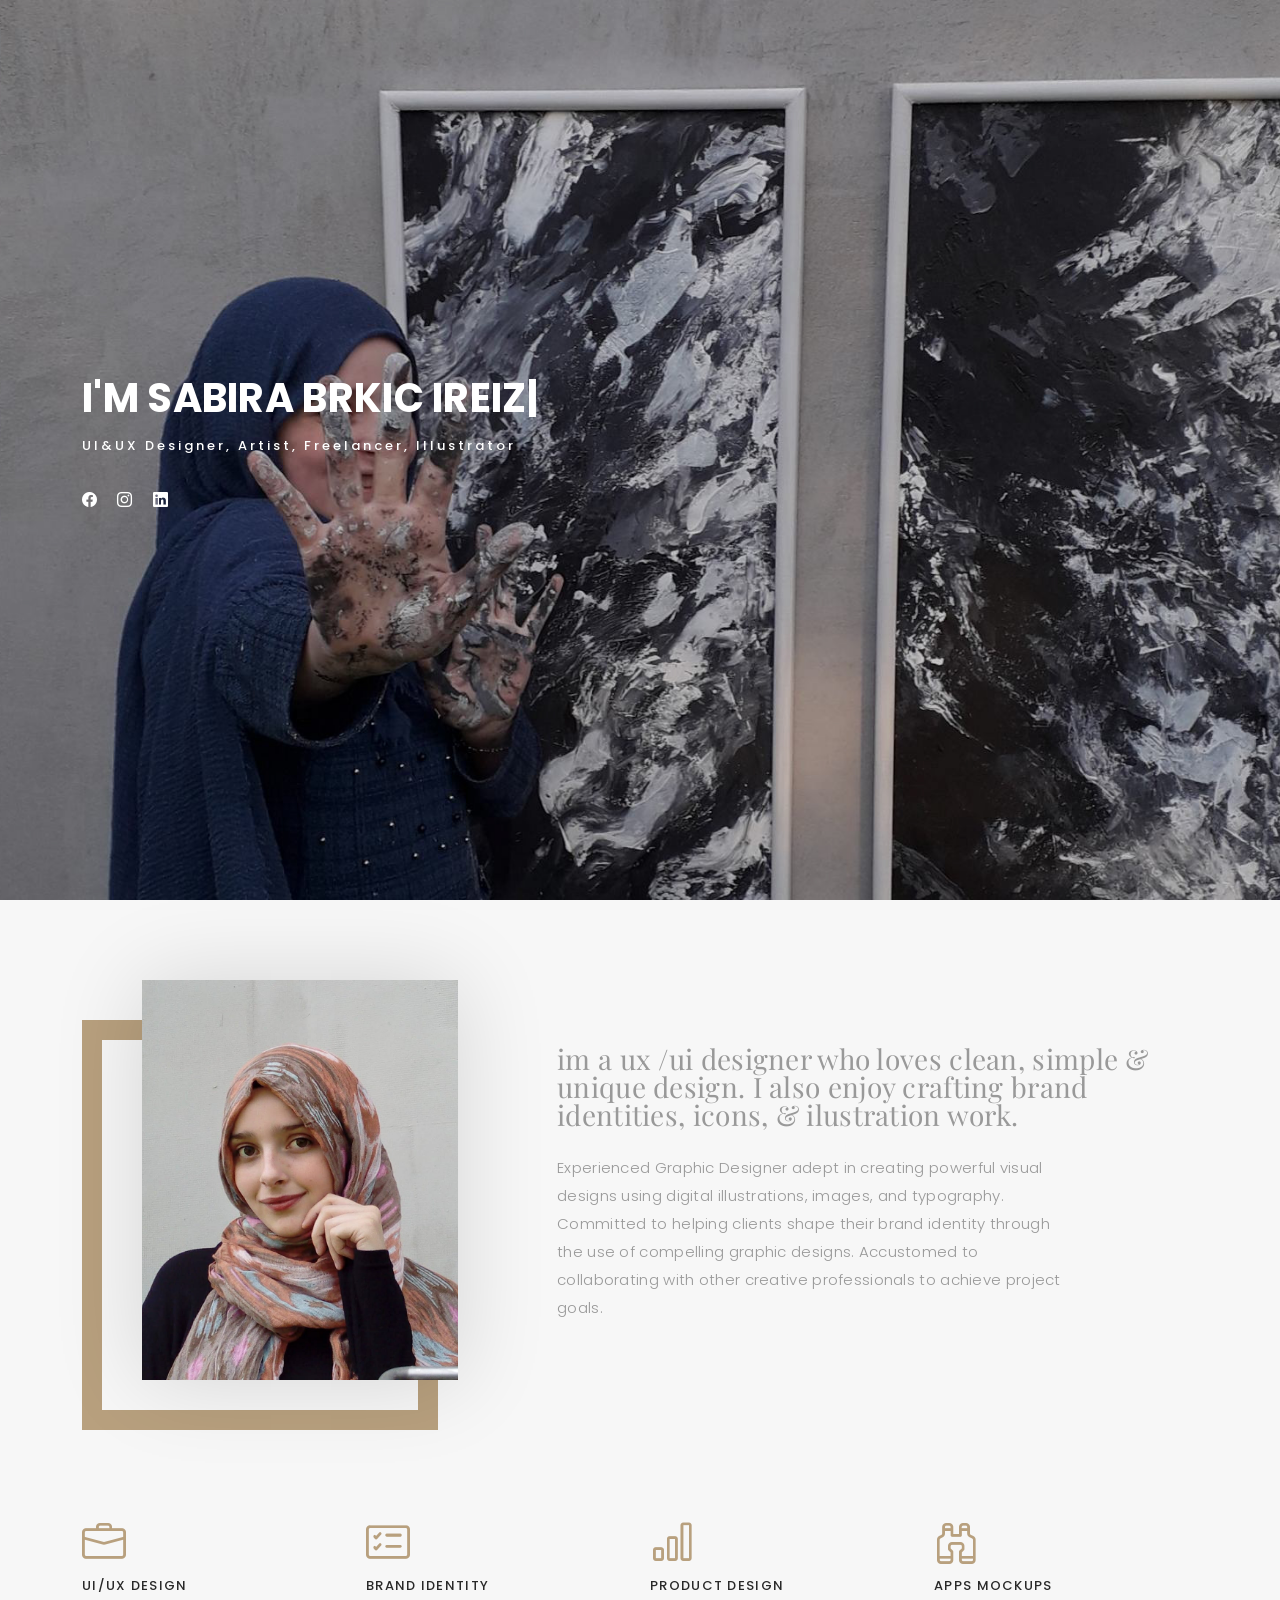
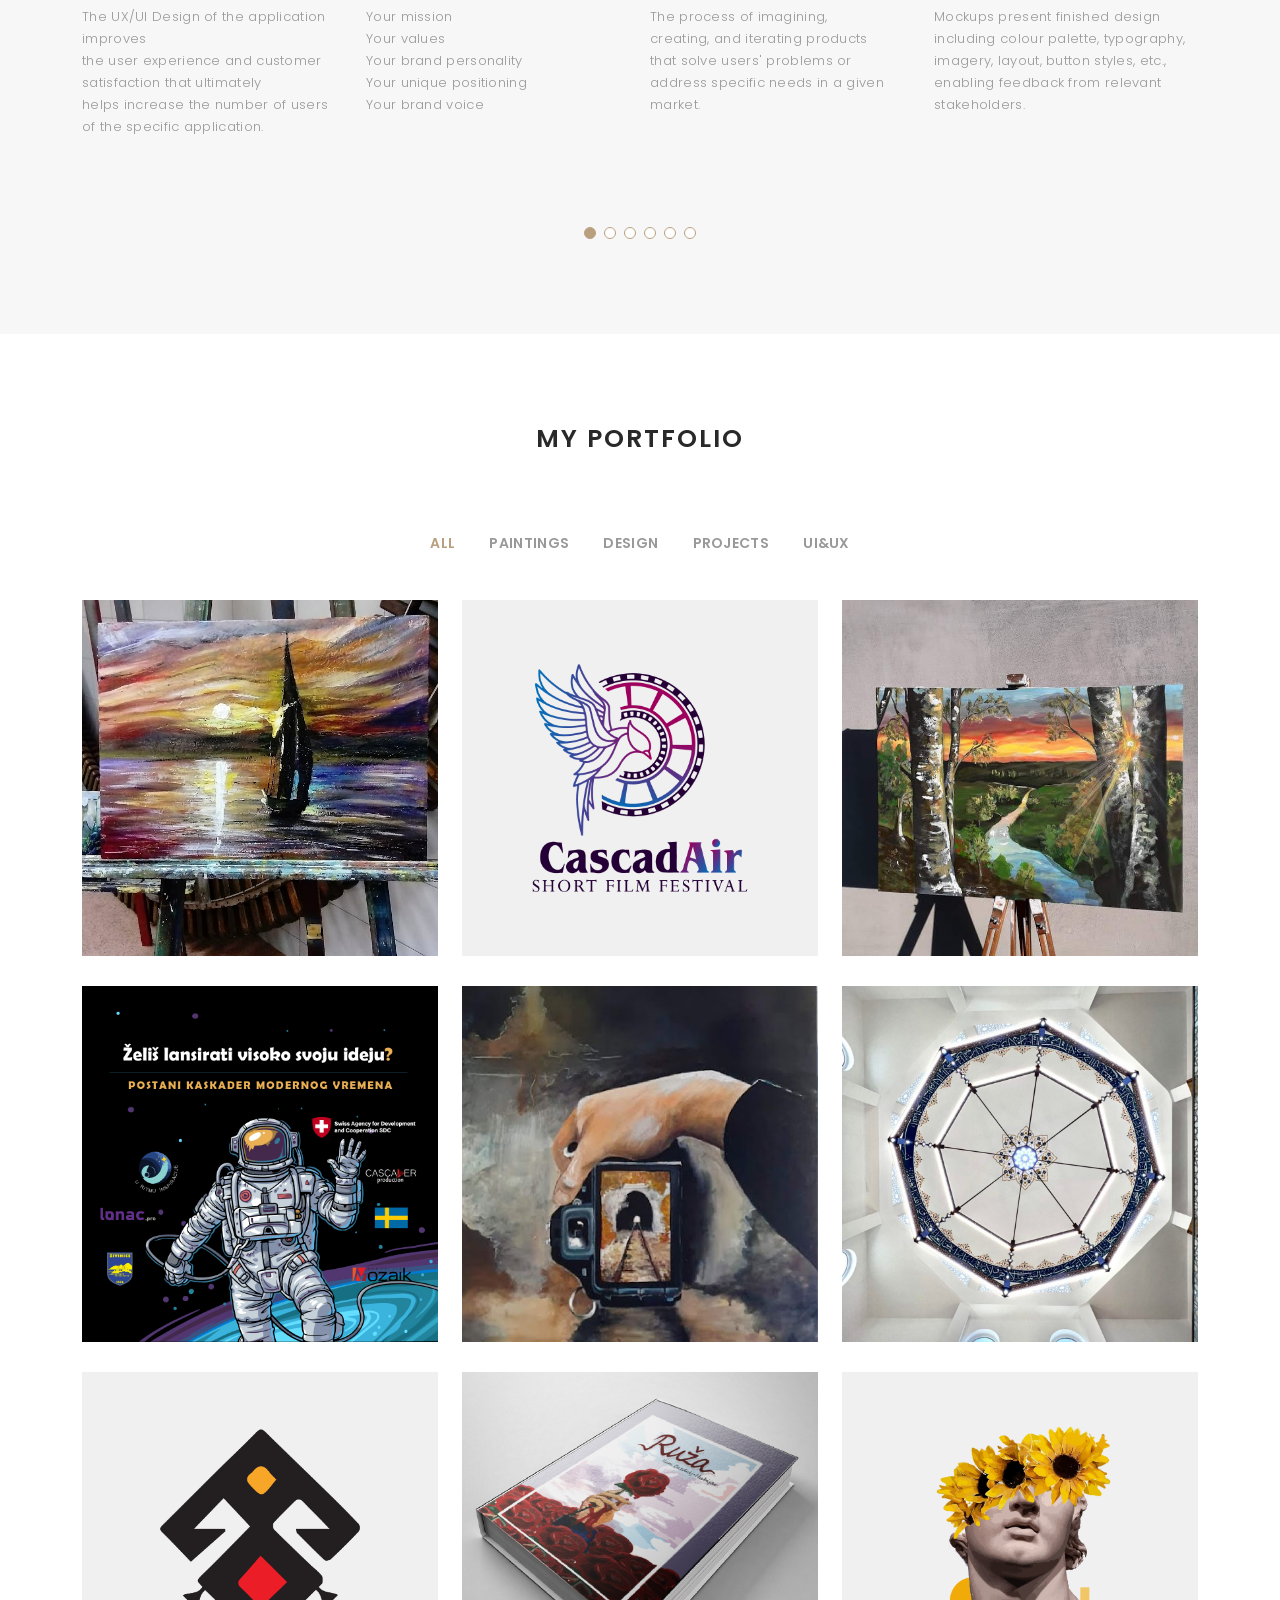
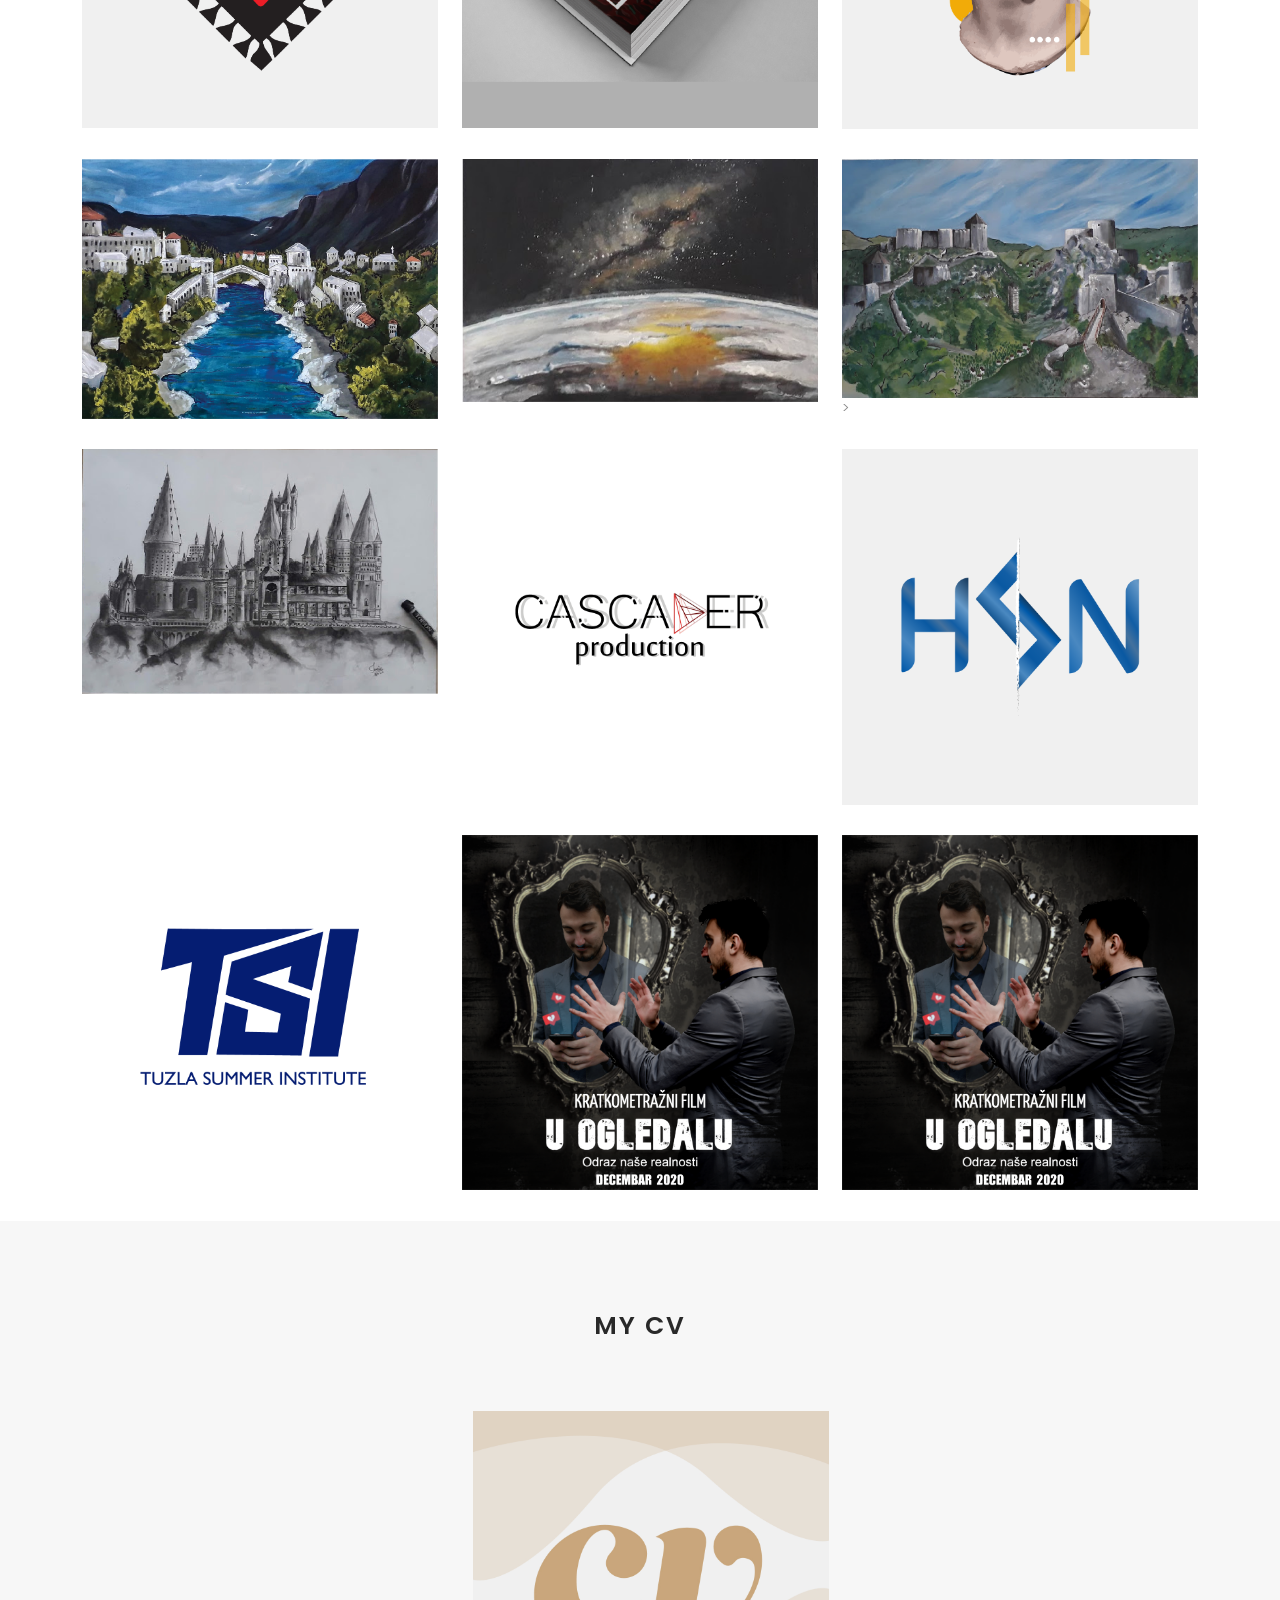
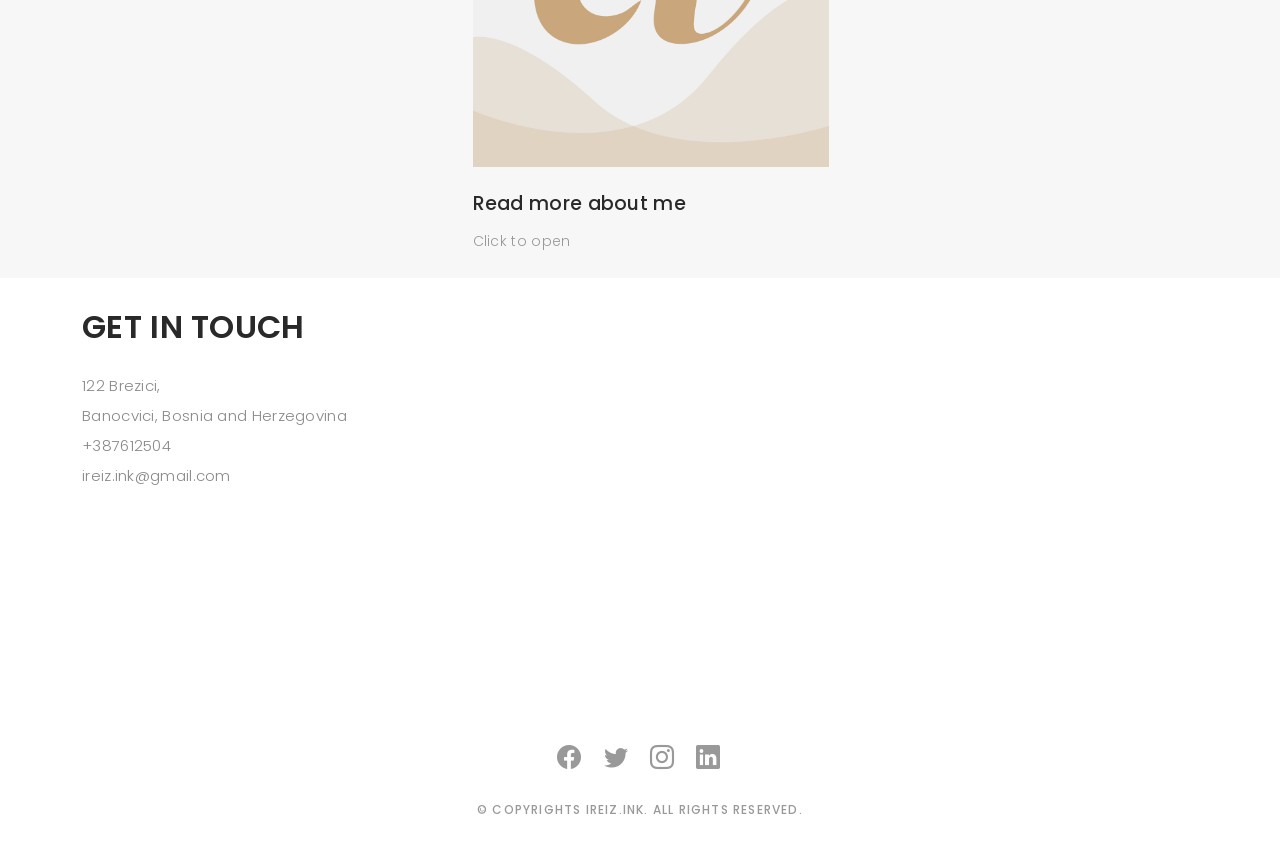
==== commit 2f2050d9: "Removed videos" ====
--- a/index.html
+++ b/index.html
@@ -360,16 +360,7 @@
         </div>
       </div>
 
-      <div class="col-lg-4 col-md-6 portfolio-item filter-ui">
-        <video width="30%" controls muted>
-          <source src="assets/img/portfolio/website.mp4" type="video/mp4" class="img-fluid" alt="">
-        <div class="portfolio-info">
-          <h4>Website mockup</h4>
-          <p>HSN- High school ninjas, website for programing course.</p>
-          <a href="assets/img/portfolio/website.mp4" data-gallery="portfolioGallery" class="portfolio-lightbox preview-link" ><i class="bx bx-plus"></i></a>
-        </div>
-      </div>
-
+ 
       <div class="col-lg-4 col-md-6 portfolio-item filter-ui">
         <img src="assets/img/portfolio/poster.png" class="img-fluid" alt="">
         <div class="portfolio-info">
@@ -380,15 +371,6 @@
       </div>
       
       
-      <div class="col-lg-4 col-md-6 portfolio-item filter-ui">
-        <video width="30%" controls muted>
-          <source src="assets/img/portfolio/Mozaik.mp4" type="video/mp4"  class="img-fluid" alt="">
-        <div class="portfolio-info">
-          <h4>Website mockup</h4>
-          <p>HSN- High school ninjas, website for programing course.</p>
-          <a href="assets/img/portfolio/Mozaik.mp4" data-gallery="portfolioGallery" class="portfolio-lightbox preview-link" ><i class="bx bx-plus"></i></a>
-        </div>
-      </div>
 
 
     </div>
--- a/assets/css/style.css
+++ b/assets/css/style.css
@@ -1446,8 +1446,5 @@
     display: inline-block;
     margin-right: 0;
   }
-  video {
-    width: 100%;
-    height: auto;
-  }
+
 }
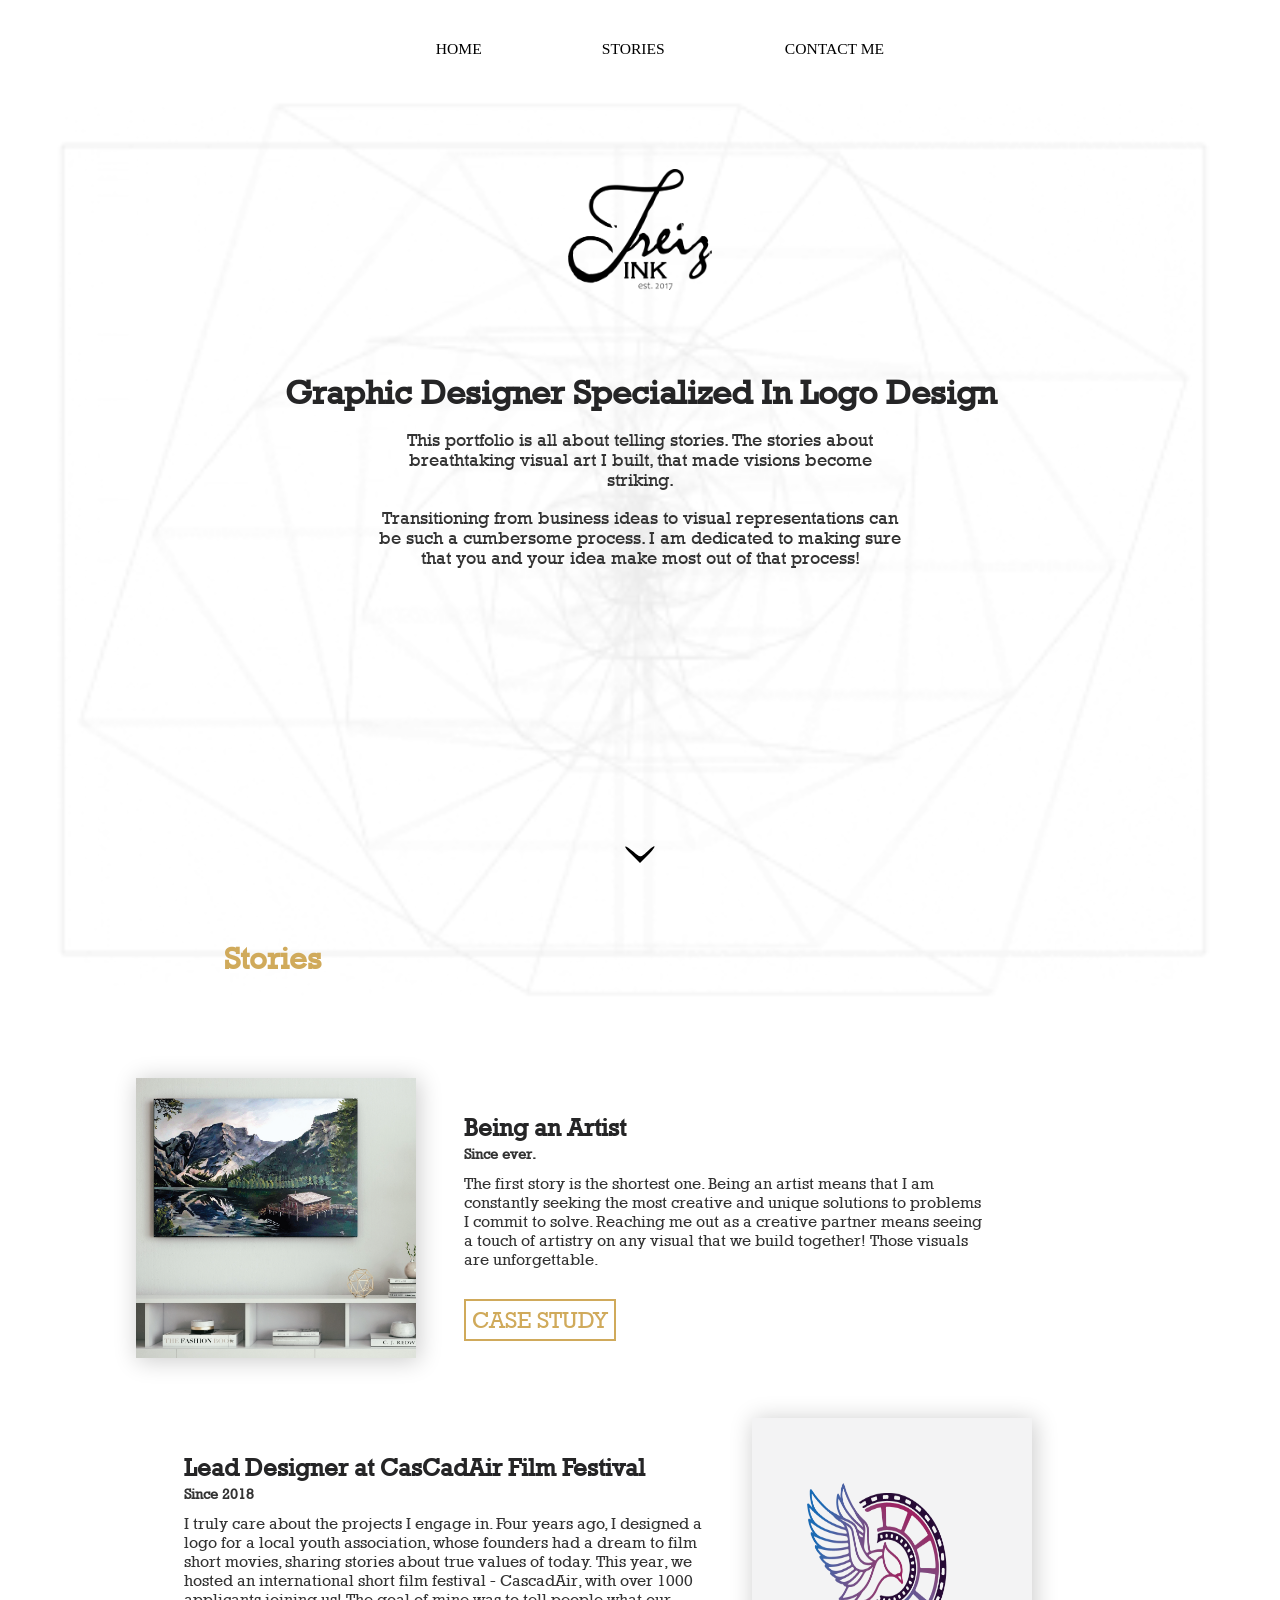
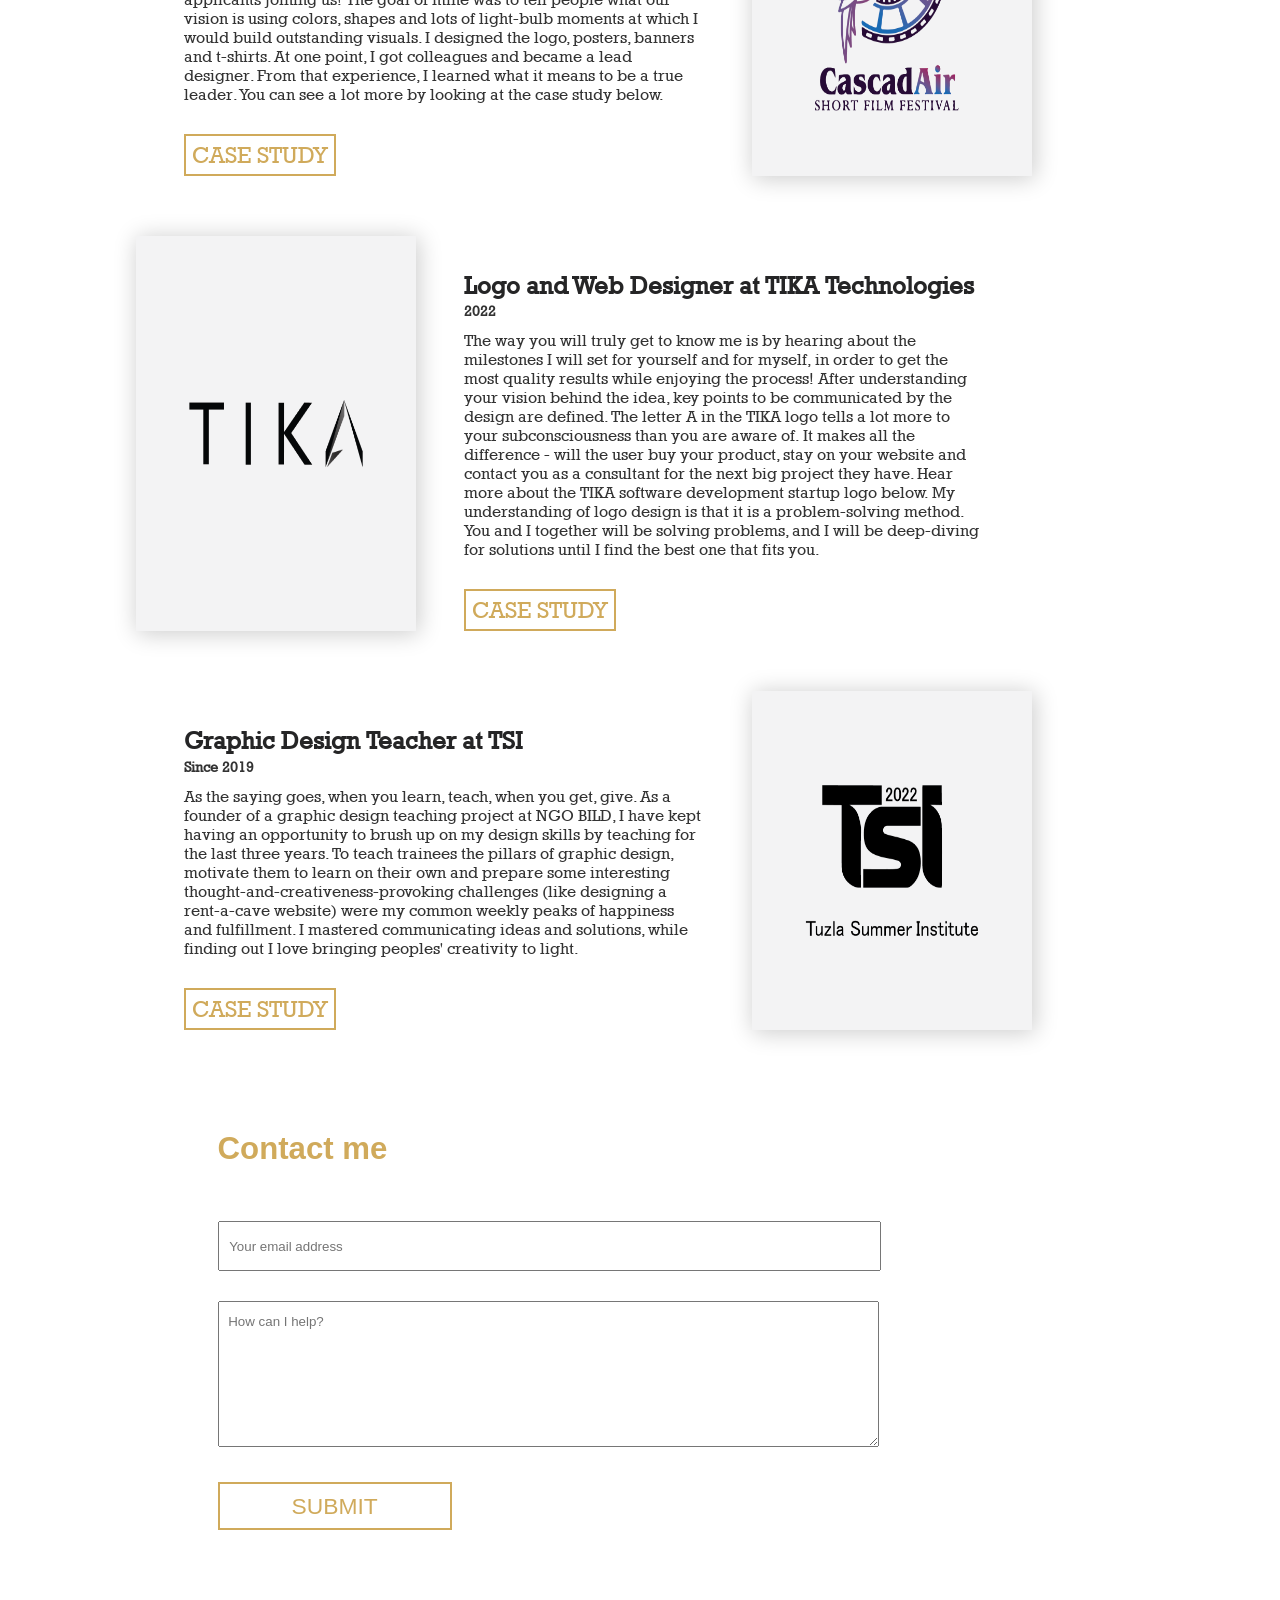
==== commit 970786b9: "Updates" ====
--- a/index.html
+++ b/index.html
@@ -1,492 +1 @@
-<!DOCTYPE html>
-<html lang="en">
-
-<head>
-  <meta charset="utf-8">
-  <meta content="width=device-width, initial-scale=1.0" name="viewport">
-
-  <title>Ireiz.ink</title>
-  <meta content="" name="description">
-  <meta content="" name="keywords">
-
-  <!-- Favicons -->
-  <link href="assets/img/logo.png" rel="icon">
-  <link href="assets/img/apple-touch-icon.png" rel="apple-touch-icon">
-
-  <!-- Google Fonts -->
-  <link href="https://fonts.googleapis.com/css?family=Poppins:300,300i,400,400i,500,500i,600,600i,700,700i|Playfair+Display:400,400i,500,500i,600,600i,700,700i,900,900i" rel="stylesheet">
-
-  <!-- Vendor CSS Files -->
-  <link href="assets/vendor/bootstrap/css/bootstrap.min.css" rel="stylesheet">
-  <link href="assets/vendor/bootstrap-icons/bootstrap-icons.css" rel="stylesheet">
-  <link href="assets/vendor/boxicons/css/boxicons.min.css" rel="stylesheet">
-  <link href="assets/vendor/glightbox/css/glightbox.min.css" rel="stylesheet">
-  <link href="assets/vendor/swiper/swiper-bundle.min.css" rel="stylesheet">
-
-  <!-- Template Main CSS File -->
-  <link href="assets/css/style.css" rel="stylesheet">
-
-  <!-- =======================================================
-  * Template Name: Folio - v4.7.0
-  * Template URL: https://bootstrapmade.com/folio-bootstrap-portfolio-template/
-  * Author: BootstrapMade.com
-  * License: https://bootstrapmade.com/license/
-  ======================================================== -->
-</head>
-
-<body>
-
-  <!-- ======= Header ======= -->
-  <header id="header" class="fixed-top ">
-    <div class="container d-flex align-items-center justify-content-between">
-
-      <a href="index.html" class="logo"><img src="assets/img/logo.png" alt="" class="img-fluid"></a>
-      <!-- Uncomment below if you prefer to use an text logo -->
-      <!-- <h1 class="logo"><a href="index.html">Folio</a></h1> -->
-
-      <nav id="navbar" class="navbar">
-        <ul>
-          <li><a class="nav-link scrollto active" href="#hero">Home</a></li>
-          <li><a class="nav-link scrollto" href="#about">About</a></li>
-          <li><a class="nav-link  scrollto" href="#portfolio">Portfolio</a></li>
-          <li><a class="nav-link  scrollto" href="blog-single.html">CV</a></li>
-         
-          <li><a class="nav-link scrollto" href="index.html#footer">Contact</a></li>
-        </ul>
-        <i class="bi bi-list mobile-nav-toggle"></i>
-      </nav><!-- .navbar -->
-
-    </div>
-  </header><!-- End Header -->
-
-  <!-- ======= Hero Section ======= -->
-  <div id="hero" class="home">
-
-    <div class="container">
-      <div class="hero-content">
-        <h1>I'm <span class="typed" data-typed-items="Sabira Brkic Ireiz, a UI&UX Designer, an Artist, a Freelancer, an Illustrator"></span></h1>
-        <p>UI&UX Designer, Artist, Freelancer, Illustrator</p>
-
-        <ul class="list-unstyled list-social">
-          <li><a href="https://www.facebook.com/sabira.ireiz/"><i class="bi bi-facebook"></i></a></li>
-          <li><a href="https://www.instagram.com/ireiz.ink/"><i class="bi bi-instagram"></i></a></li>
-          <li><a href="#"><i class="bi bi-linkedin"></i></a></li>
-        </ul>
-
-      </div>
-    </div>
-  </div><!-- End Hero -->
-
-  <main id="main">
-
-    <!-- ======= About Section ======= -->
-    <div id="about" class="paddsection">
-      <div class="container">
-        <div class="row justify-content-between">
-
-          <div class="col-lg-4 ">
-            <div class="div-img-bg">
-              <div class="about-img">
-                <img src="assets/img/me.jpg" class="img-responsive" alt="me">
-              </div>
-            </div>
-          </div>
-
-          <div class="col-lg-7">
-            <div class="about-descr">
-
-              <p class="p-heading">im a ux /ui designer who loves clean, simple & unique design. I also enjoy crafting brand identities, icons, & ilustration work. </p>
-              <p class="separator">Experienced Graphic Designer adept in creating powerful visual designs using digital illustrations, images, and typography. Committed to helping clients shape their brand identity through the use of compelling graphic designs. Accustomed to collaborating with other creative professionals to achieve project goals.</p>
-
-            </div>
-
-          </div>
-        </div>
-      </div>
-    </div><!-- End About Section -->
-
-    <!-- ======= Services Section ======= -->
-    <div id="services">
-      <div class="container">
-
-        <div class="services-slider swiper" data-aos="fade-up" data-aos-delay="100">
-          <div class="swiper-wrapper">
-
-            <div class="swiper-slide">
-              <div class="services-block">
-                <i class="bi bi-briefcase"></i>
-                <span>UI/UX DESIGN</span>
-                <p class="separator">The UX/UI Design of the application improves 
-                  <br>the user experience and customer satisfaction that ultimately
-                   <br>helps increase the number of users of the specific application. </p>
-              </div>
-            </div><!-- End testimonial item -->
-
-            <div class="swiper-slide">
-              <div class="services-block">
-                <i class="bi bi-card-checklist"></i>
-                <span>BRAND IDENTITY</span>
-                <p class="separator">Your mission <br>
-                  Your values <br>
-                  Your brand personality <br>
-                  Your unique positioning <br>
-                  Your brand voice </p>
-              </div>
-            </div><!-- End testimonial item -->
-
-            <div class="swiper-slide">
-              <div class="services-block">
-                <i class="bi bi-bar-chart"></i>
-                <span>PRODUCT DESIGN</span>
-                <p class="separator">The process of imagining,<br> 
-                  creating, and iterating products<br> 
-                  that solve users' problems or <br>
-                  address specific needs in a given market. </p>
-              </div>
-            </div><!-- End testimonial item -->
-
-            <div class="swiper-slide">
-              <div class="services-block">
-                <i class="bi bi-binoculars"></i>
-                <span>APPS MOCKUPS</span>
-                <p class="separator">Mockups present finished design <br>
-                  including colour palette, typography, imagery, layout, button styles, etc., enabling feedback 
-                  from relevant stakeholders. </p>
-              </div>
-            </div><!-- End testimonial item -->
-
-            <div class="swiper-slide">
-              <div class="services-block">
-                <i class="bi bi-brightness-high"></i>
-                <span>PAINTING</span>
-                <p class="separator">Painter with 8 years of success in painting interior and exterior surfaces. Well-versed in painting techniques,paint determination, 
-                  and client relations. Engaging communicator who builds relationships with potential and existing clients while guiding decision making with client education. </p>
-              </div>
-            </div><!-- End testimonial item -->
- 
-            <div class="swiper-slide">
-              <div class="services-block"> 
-                <i class="bi bi-calendar4-week"></i>
-                <span>CALIGRAPHY</span>
-                <p class="separator">Art of forming beautiful symbols by hand and arranging them well.
-                 It requires set of skills and techniques for positioning and inscribing words so they show integrity, harmony, some sort of ancestry, rhythm and creative fire. </p>
-              </div>
-            </div><!-- End testimonial item -->
-
-          </div>
-          <div class="swiper-pagination"></div>
-        </div>
-
-      </div>
-
-    </div><!-- End Services Section -->
-
-    <!-- ======= Portfolio Section ======= -->
-    <div id="portfolio" class="paddsection">
-
-      <div class="container">
-        <div class="section-title text-center">
-          <h2>My Portfolio</h2>
-        </div>
-      </div>
-
-      <div class="container">
-
-        <div class="row">
-          <div class="col-lg-12 d-flex justify-content-center">
-            <ul id="portfolio-flters">
-              <li data-filter="*" class="filter-active">All</li>
-              <li data-filter=".filter-app">Paintings</li>
-              <li data-filter=".filter-card">Design</li>
-              <li data-filter=".filter-web">Projects</li>
-              <li data-filter=".filter-ui">UI&UX</li>
-            </ul>
-          </div>
-        </div>
-
-        <div class="row portfolio-container">
-
-          <div class="col-lg-4 col-md-6 portfolio-item filter-app">
-            <img src="assets/img/portfolio/portfolio-1.jpg" class="img-fluid" alt="">
-            <div class="portfolio-info">
-              <h4>Oil painting</h4>
-              <p>Vivid suset</p>
-              <a href="assets/img/portfolio/portfolio-1.jpg" data-gallery="portfolioGallery" class="portfolio-lightbox preview-link" ><i class="bx bx-plus"></i></a>
-            </div>
-          </div>
-
-          <div class="col-lg-4 col-md-6 portfolio-item filter-web">
-            <img src="assets/img/portfolio/wirv.png" class="img-fluid" alt="">
-            <div class="portfolio-info">
-              <h4>Logo design</h4>
-              <p>CascadAir - short film<br> festival in Živinice, Bosnia and Herzegovina</p>
-              <a href="assets/img/portfolio/wirv.png" data-gallery="portfolioGallery" class="portfolio-lightbox preview-link" ><i class="bx bx-plus"></i></a>
-            </div>
-          </div>
-
-          <div class="col-lg-4 col-md-6 portfolio-item filter-app">
-            <img src="assets/img/portfolio/portfolio-2.jpg" class="img-fluid" alt="">
-            <div class="portfolio-info">
-              <h4>Acrylic painting</h4>
-              <p>Morning breeze</p>
-              <a href="assets/img/portfolio/portfolio-2.jpg" data-gallery="portfolioGallery" class="portfolio-lightbox preview-link" ><i class="bx bx-plus"></i></a>
-            </div>
-          </div>
-
-          <div class="col-lg-4 col-md-6 portfolio-item filter-card">
-            <img src="assets/img/portfolio/portfolio-4.png" class="img-fluid" alt="">
-            <div class="portfolio-info">
-              <h4>Poster design</h4>
-              <p>Youth call to get creative <br> by making short movies and presenting their talent</p>
-              <a href="assets/img/portfolio/portfolio-4.png" data-gallery="portfolioGallery" class="portfolio-lightbox preview-link" ><i class="bx bx-plus"></i></a>
-            </div>
-          </div>
-
-          <div class="col-lg-4 col-md-6 portfolio-item filter-app">
-            <img src="assets/img/portfolio/portfolio-6.png" class="img-fluid" alt="">
-            <div class="portfolio-info">
-              <h4>Acrylic Painting</h4>
-              <p>Custom painting,<br> required by the customers photograph</p>
-              <a href="assets/img/portfolio/portfolio-6.png" data-gallery="portfolioGallery" class="portfolio-lightbox preview-link" ><i class="bx bx-plus"></i></a>
-            </div>
-          </div>
-
-          <div class="col-lg-4 col-md-6 portfolio-item filter-app">
-            <img src="assets/img/portfolio/mosque.png" class="img-fluid" alt="">
-            <div class="portfolio-info">
-              <h4>Mosque murals</h4>
-              <p>Painting ornaments and caligraphy on walls inside mosques.</p>
-              <a href="assets/img/portfolio/mosque.png" data-gallery="portfolioGallery" class="portfolio-lightbox preview-link" ><i class="bx bx-plus"></i></a>
-            </div>
-          </div>
-
-          <div class="col-lg-4 col-md-6 portfolio-item filter-web">
-            <img src="assets/img/portfolio/Chillim.png" class="img-fluid" alt="">
-            <div class="portfolio-info">
-              <h4>Logo design</h4>
-              <p>Chillim<br> Clothes brand</p>
-              <a href="assets/img/portfolio/Chillim.png" data-gallery="portfolioGallery" class="portfolio-lightbox preview-link" ><i class="bx bx-plus"></i></a>
-            </div>
-          </div>
-
-    
-          <div class="col-lg-4 col-md-6 portfolio-item filter-card">
-            <img src="assets/img/portfolio/ruzan.png" class="img-fluid" alt="">
-            <div class="portfolio-info">
-              <h4>Book cover design</h4>
-              <p>An illustrated book cover.</p>
-              <a href="assets/img/portfolio/ruzan.png" data-gallery="portfolioGallery" class="portfolio-lightbox preview-link" ><i class="bx bx-plus"></i></a>
-            </div>
-          </div>
-
-          <div class="col-lg-4 col-md-6 portfolio-item filter-card">
-            <img src="assets/img/portfolio/Žuti.png" class="img-fluid" alt="">
-            <div class="portfolio-info">
-              <h4>Print Illustration</h4>
-              <p>Yellow thoughts.</p>
-              <a href="assets/img/portfolio/Žuti.png" data-gallery="portfolioGallery" class="portfolio-lightbox preview-link" ><i class="bx bx-plus"></i></a>
-            </div>
-          </div>
-
-        <div class="col-lg-4 col-md-6 portfolio-item filter-app">
-          <img src="assets/img/portfolio/mostar.png" class="img-fluid" alt="">
-          <div class="portfolio-info">
-            <h4>Acrylic painting</h4>
-            <p>City over the green river. Mostar.</p>
-            <a href="assets/img/portfolio/mostar.png" data-gallery="portfolioGallery" class="portfolio-lightbox preview-link" ><i class="bx bx-plus"></i></a>
-          </div>
-        </div>
-      
-
-      <div class="col-lg-4 col-md-6 portfolio-item filter-app">
-        <img src="assets/img/portfolio/planet.png" class="img-fluid" alt="">
-        <div class="portfolio-info">
-          <h4>Oil painting</h4>
-          <p>Planetarium</p>
-          <a href="assets/img/portfolio/planet.png" data-gallery="portfolioGallery" class="portfolio-lightbox preview-link" ><i class="bx bx-plus"></i></a>
-        </div>
-      </div>
-
-      <div class="col-lg-4 col-md-6 portfolio-item filter-app">
-        <img src="assets/img/portfolio/tesre.png" class="img-fluid" alt="">
-        <div class="portfolio-info">
-          <h4>Acrylic painting</h4>
-          <p>Love story. Tešanj's and Srebrenik's fortresses.</p>
-          <a href="assets/img/portfolio/tesre.png" data-gallery="portfolioGallery" class="portfolio-lightbox preview-link" ><i class="bx bx-plus"></i></a>
-        </div>>
-      </div>
-
-      <div class="col-lg-4 col-md-6 portfolio-item filter-app">
-        <img src="assets/img/portfolio/hog.png" class="img-fluid" alt="">
-        <div class="portfolio-info">
-          <h4>Black&white</h4>
-          <p>Hogwarts castle.</p>
-          <a href="assets/img/portfolio/hog.png" data-gallery="portfolioGallery" class="portfolio-lightbox preview-link" ><i class="bx bx-plus"></i></a>
-        </div>
-      </div>
-      <div class="col-lg-4 col-md-6 portfolio-item filter-web">
-        <img src="assets/img/portfolio/cas.png" class="img-fluid" alt="">
-        <div class="portfolio-info">
-          <h4>Logo design</h4>
-          <p>CasCader movie production</p>
-          <a href="assets/img/portfolio/cas.png" data-gallery="portfolioGallery" class="portfolio-lightbox preview-link" ><i class="bx bx-plus"></i></a>
-        </div>
-      </div>
-
-      <div class="col-lg-4 col-md-6 portfolio-item filter-web">
-        <img src="assets/img/portfolio/hsn.png" class="img-fluid" alt="">
-        <div class="portfolio-info">
-          <h4>Logo design</h4>
-          <p>HSN -High school ninjas, programing course</p>
-          <a href="assets/img/portfolio/hsn.png" data-gallery="portfolioGallery" class="portfolio-lightbox preview-link" ><i class="bx bx-plus"></i></a>
-        </div>
-      </div>
-
-      <div class="col-lg-4 col-md-6 portfolio-item filter-web">
-        <img src="assets/img/portfolio/tsi.png" class="img-fluid" alt="">
-        <div class="portfolio-info">
-          <h4>Logo design</h4>
-          <p>Tuzla Summer Institute - programing & design workshops</p>
-          <a href="assets/img/portfolio/tsi.png" data-gallery="portfolioGallery" class="portfolio-lightbox preview-link" ><i class="bx bx-plus"></i></a>
-        </div>
-      </div>
-
-      <div class="col-lg-4 col-md-6 portfolio-item filter-web">
-        <img src="assets/img/portfolio/poster.png" class="img-fluid" alt="">
-        <div class="portfolio-info">
-          <h4> Movie poster design</h4>
-          <p>Short movie about true values.</p>
-          <a href="assets/img/portfolio/poster.png" data-gallery="portfolioGallery" class="portfolio-lightbox preview-link" ><i class="bx bx-plus"></i></a>
-        </div>
-      </div>
-
- 
-      <div class="col-lg-4 col-md-6 portfolio-item filter-ui">
-        <img src="assets/img/portfolio/poster.png" class="img-fluid" alt="">
-        <div class="portfolio-info">
-          <h4> Movie poster design</h4>
-          <p>Short movie about true values.</p>
-          <a href="assets/img/portfolio/poster.png" data-gallery="portfolioGallery" class="portfolio-lightbox preview-link" ><i class="bx bx-plus"></i></a>
-        </div>
-      </div>
-      
-      
-
-
-    </div>
-
-    </div><!-- End Portfolio Section -->
-
-    <!-- ======= Journal Section ======= -->
-    <div id="journal" class="text-left paddsection">
-
-      <div class="container">
-        <div class="section-title text-center">
-          <h2>MY CV</h2>
-        </div>
-      </div>
-
-      <div class="container">
-        <div class="journal-block">
-          <div class="row">
-
-         
-
-            <div class="col-lg-4 col-md-6">
-              <div class="journal-info">
-
-                <a href="blog-single.html"><img src="assets/img/cccv.jpg" class="img-responsive" alt="img"></a>
-
-                <div class="journal-txt">
-
-                  <h4><a href="blog-single.html">Read more about me</a></h4>
-                  <p class="separator">Click to open
-                  </p>
-
-                </div>
-
-              </div>
-            </div>
-
-            
-
-          </div>
-        </div>
-      </div>
-
-    </div><!-- End Journal Section -->
-
-    <!-- ======= Contact Section ======= -->
-    <div id="contact" class="paddsection">
-      <div class="container">
-        <div class="contact-block1">
-          <div class="row">
-
-            <div class="col-lg-6">
-              <div class="contact-contact">
-
-                <h2 class="mb-30">GET IN TOUCH</h2>
-
-                <ul class="contact-details">
-                  <li><span> 122 Brezici, </span></li>
-                  <li><span>Banocvici, Bosnia and Herzegovina</span></li>
-                  <li><span>+387612504</span></li>
-                  <li><span>ireiz.ink@gmail.com</span></li>
-                </ul>
-
-              </div>
-            </div>
-
-           
-          
-          </div>
-        </div>
-      </div>
-    </div><!-- End Contact Section -->
-
-  </main><!-- End #main -->
-
-  <!-- ======= Footer ======= -->
-  <div id="footer" class="text-center">
-    <div class="container">
-      <div class="socials-media text-center">
-
-        <ul class="list-unstyled">
-          <li><a href="#"><i class="bi bi-facebook"></i></a></li>
-          <li><a href="#"><i class="bi bi-twitter"></i></a></li>
-          <li><a href="#"><i class="bi bi-instagram"></i></a></li>
-          <li><a href="#"><i class="bi bi-linkedin"></i></a></li>
-        </ul>
-
-      </div>
-
-      <p>&copy; Copyrights ireiz.ink. All rights reserved.</p>
-
-      <div class="credits">
-        <!--
-        All the links in the footer should remain intact.
-        You can delete the links only if you purchased the pro version.
-        Licensing information: https://bootstrapmade.com/license/
-        Purchase the pro version with working PHP/AJAX contact form: https://bootstrapmade.com/buy/?theme=Folio
-      -->
-       </div>
-
-    </div>
-  </div><!-- End Footer -->
-
-  <a href="#" class="back-to-top d-flex align-items-center justify-content-center"><i class="bi bi-arrow-up-short"></i></a>
-
-  <!-- Vendor JS Files -->
-  <script src="assets/vendor/bootstrap/js/bootstrap.bundle.min.js"></script>
-  <script src="assets/vendor/glightbox/js/glightbox.min.js"></script>
-  <script src="assets/vendor/isotope-layout/isotope.pkgd.min.js"></script>
-  <script src="assets/vendor/swiper/swiper-bundle.min.js"></script>
-  <script src="assets/vendor/typed.js/typed.min.js"></script>
-  <script src="assets/vendor/php-email-form/validate.js"></script>
-
-  <!-- Template Main JS File -->
-  <script src="assets/js/main.js"></script>
-
-</body>
-
-</html>+<!doctype html><html lang="en"><head><meta charset="utf-8"/><link rel="icon" href="/favicon.ico"/><meta name="viewport" content="width=device-width,initial-scale=1"/><meta name="theme-color" content="#000000"/><meta name="description" content="Web site created using create-react-app"/><link rel="apple-touch-icon" href="/logo192.png"/><link rel="manifest" href="/manifest.json"/><title>Ireiz.INK - Graphic Designer</title><link href="/static/css/2.afca9c4a.chunk.css" rel="stylesheet"><link href="/static/css/main.455051aa.chunk.css" rel="stylesheet"></head><body><noscript>You need to enable JavaScript to run this app.</noscript><div id="root"></div><script>!function(c){function e(e){for(var r,t,n=e[0],o=e[1],u=e[2],i=0,a=[];i<n.length;i++)t=n[i],f[t]&&a.push(f[t][0]),f[t]=0;for(r in o)Object.prototype.hasOwnProperty.call(o,r)&&(c[r]=o[r]);for(d&&d(e);a.length;)a.shift()();return p.push.apply(p,u||[]),l()}function l(){for(var e,r=0;r<p.length;r++){for(var t=p[r],n=!0,o=1;o<t.length;o++){var u=t[o];0!==f[u]&&(n=!1)}n&&(p.splice(r--,1),e=s(s.s=t[0]))}return e}var t={},f={1:0},p=[];function s(e){if(t[e])return t[e].exports;var r=t[e]={i:e,l:!1,exports:{}};return c[e].call(r.exports,r,r.exports,s),r.l=!0,r.exports}s.e=function(u){var e=[],t=f[u];if(0!==t)if(t)e.push(t[2]);else{var r=new Promise(function(e,r){t=f[u]=[e,r]});e.push(t[2]=r);var n,i=document.createElement("script");i.charset="utf-8",i.timeout=120,s.nc&&i.setAttribute("nonce",s.nc),i.src=s.p+"static/js/"+({}[u]||u)+"."+{3:"a57e1420"}[u]+".chunk.js",n=function(e){i.onerror=i.onload=null,clearTimeout(a);var r=f[u];if(0!==r){if(r){var t=e&&("load"===e.type?"missing":e.type),n=e&&e.target&&e.target.src,o=new Error("Loading chunk "+u+" failed.\n("+t+": "+n+")");o.type=t,o.request=n,r[1](o)}f[u]=void 0}};var a=setTimeout(function(){n({type:"timeout",target:i})},12e4);i.onerror=i.onload=n,document.head.appendChild(i)}return Promise.all(e)},s.m=c,s.c=t,s.d=function(e,r,t){s.o(e,r)||Object.defineProperty(e,r,{enumerable:!0,get:t})},s.r=function(e){"undefined"!=typeof Symbol&&Symbol.toStringTag&&Object.defineProperty(e,Symbol.toStringTag,{value:"Module"}),Object.defineProperty(e,"__esModule",{value:!0})},s.t=function(r,e){if(1&e&&(r=s(r)),8&e)return r;if(4&e&&"object"==typeof r&&r&&r.__esModule)return r;var t=Object.create(null);if(s.r(t),Object.defineProperty(t,"default",{enumerable:!0,value:r}),2&e&&"string"!=typeof r)for(var n in r)s.d(t,n,function(e){return r[e]}.bind(null,n));return t},s.n=function(e){var r=e&&e.__esModule?function(){return e.default}:function(){return e};return s.d(r,"a",r),r},s.o=function(e,r){return Object.prototype.hasOwnProperty.call(e,r)},s.p="/",s.oe=function(e){throw console.error(e),e};var r=window.webpackJsonp=window.webpackJsonp||[],n=r.push.bind(r);r.push=e,r=r.slice();for(var o=0;o<r.length;o++)e(r[o]);var d=n;l()}([])</script><script src="/static/js/2.ec145349.chunk.js"></script><script src="/static/js/main.d94d9cbd.chunk.js"></script></body></html>
--- a/static/css/2.afca9c4a.chunk.css
+++ b/static/css/2.afca9c4a.chunk.css
@@ -0,0 +1,2 @@
+[data-aos][data-aos][data-aos-duration="50"],body[data-aos-duration="50"] [data-aos]{transition-duration:50ms}[data-aos][data-aos][data-aos-delay="50"],body[data-aos-delay="50"] [data-aos]{transition-delay:0}[data-aos][data-aos][data-aos-delay="50"].aos-animate,body[data-aos-delay="50"] [data-aos].aos-animate{transition-delay:50ms}[data-aos][data-aos][data-aos-duration="100"],body[data-aos-duration="100"] [data-aos]{transition-duration:.1s}[data-aos][data-aos][data-aos-delay="100"],body[data-aos-delay="100"] [data-aos]{transition-delay:0}[data-aos][data-aos][data-aos-delay="100"].aos-animate,body[data-aos-delay="100"] [data-aos].aos-animate{transition-delay:.1s}[data-aos][data-aos][data-aos-duration="150"],body[data-aos-duration="150"] [data-aos]{transition-duration:.15s}[data-aos][data-aos][data-aos-delay="150"],body[data-aos-delay="150"] [data-aos]{transition-delay:0}[data-aos][data-aos][data-aos-delay="150"].aos-animate,body[data-aos-delay="150"] [data-aos].aos-animate{transition-delay:.15s}[data-aos][data-aos][data-aos-duration="200"],body[data-aos-duration="200"] [data-aos]{transition-duration:.2s}[data-aos][data-aos][data-aos-delay="200"],body[data-aos-delay="200"] [data-aos]{transition-delay:0}[data-aos][data-aos][data-aos-delay="200"].aos-animate,body[data-aos-delay="200"] [data-aos].aos-animate{transition-delay:.2s}[data-aos][data-aos][data-aos-duration="250"],body[data-aos-duration="250"] [data-aos]{transition-duration:.25s}[data-aos][data-aos][data-aos-delay="250"],body[data-aos-delay="250"] [data-aos]{transition-delay:0}[data-aos][data-aos][data-aos-delay="250"].aos-animate,body[data-aos-delay="250"] [data-aos].aos-animate{transition-delay:.25s}[data-aos][data-aos][data-aos-duration="300"],body[data-aos-duration="300"] [data-aos]{transition-duration:.3s}[data-aos][data-aos][data-aos-delay="300"],body[data-aos-delay="300"] [data-aos]{transition-delay:0}[data-aos][data-aos][data-aos-delay="300"].aos-animate,body[data-aos-delay="300"] [data-aos].aos-animate{transition-delay:.3s}[data-aos][data-aos][data-aos-duration="350"],body[data-aos-duration="350"] [data-aos]{transition-duration:.35s}[data-aos][data-aos][data-aos-delay="350"],body[data-aos-delay="350"] [data-aos]{transition-delay:0}[data-aos][data-aos][data-aos-delay="350"].aos-animate,body[data-aos-delay="350"] [data-aos].aos-animate{transition-delay:.35s}[data-aos][data-aos][data-aos-duration="400"],body[data-aos-duration="400"] [data-aos]{transition-duration:.4s}[data-aos][data-aos][data-aos-delay="400"],body[data-aos-delay="400"] [data-aos]{transition-delay:0}[data-aos][data-aos][data-aos-delay="400"].aos-animate,body[data-aos-delay="400"] [data-aos].aos-animate{transition-delay:.4s}[data-aos][data-aos][data-aos-duration="450"],body[data-aos-duration="450"] [data-aos]{transition-duration:.45s}[data-aos][data-aos][data-aos-delay="450"],body[data-aos-delay="450"] [data-aos]{transition-delay:0}[data-aos][data-aos][data-aos-delay="450"].aos-animate,body[data-aos-delay="450"] [data-aos].aos-animate{transition-delay:.45s}[data-aos][data-aos][data-aos-duration="500"],body[data-aos-duration="500"] [data-aos]{transition-duration:.5s}[data-aos][data-aos][data-aos-delay="500"],body[data-aos-delay="500"] [data-aos]{transition-delay:0}[data-aos][data-aos][data-aos-delay="500"].aos-animate,body[data-aos-delay="500"] [data-aos].aos-animate{transition-delay:.5s}[data-aos][data-aos][data-aos-duration="550"],body[data-aos-duration="550"] [data-aos]{transition-duration:.55s}[data-aos][data-aos][data-aos-delay="550"],body[data-aos-delay="550"] [data-aos]{transition-delay:0}[data-aos][data-aos][data-aos-delay="550"].aos-animate,body[data-aos-delay="550"] [data-aos].aos-animate{transition-delay:.55s}[data-aos][data-aos][data-aos-duration="600"],body[data-aos-duration="600"] [data-aos]{transition-duration:.6s}[data-aos][data-aos][data-aos-delay="600"],body[data-aos-delay="600"] [data-aos]{transition-delay:0}[data-aos][data-aos][data-aos-delay="600"].aos-animate,body[data-aos-delay="600"] [data-aos].aos-animate{transition-delay:.6s}[data-aos][data-aos][data-aos-duration="650"],body[data-aos-duration="650"] [data-aos]{transition-duration:.65s}[data-aos][data-aos][data-aos-delay="650"],body[data-aos-delay="650"] [data-aos]{transition-delay:0}[data-aos][data-aos][data-aos-delay="650"].aos-animate,body[data-aos-delay="650"] [data-aos].aos-animate{transition-delay:.65s}[data-aos][data-aos][data-aos-duration="700"],body[data-aos-duration="700"] [data-aos]{transition-duration:.7s}[data-aos][data-aos][data-aos-delay="700"],body[data-aos-delay="700"] [data-aos]{transition-delay:0}[data-aos][data-aos][data-aos-delay="700"].aos-animate,body[data-aos-delay="700"] [data-aos].aos-animate{transition-delay:.7s}[data-aos][data-aos][data-aos-duration="750"],body[data-aos-duration="750"] [data-aos]{transition-duration:.75s}[data-aos][data-aos][data-aos-delay="750"],body[data-aos-delay="750"] [data-aos]{transition-delay:0}[data-aos][data-aos][data-aos-delay="750"].aos-animate,body[data-aos-delay="750"] [data-aos].aos-animate{transition-delay:.75s}[data-aos][data-aos][data-aos-duration="800"],body[data-aos-duration="800"] [data-aos]{transition-duration:.8s}[data-aos][data-aos][data-aos-delay="800"],body[data-aos-delay="800"] [data-aos]{transition-delay:0}[data-aos][data-aos][data-aos-delay="800"].aos-animate,body[data-aos-delay="800"] [data-aos].aos-animate{transition-delay:.8s}[data-aos][data-aos][data-aos-duration="850"],body[data-aos-duration="850"] [data-aos]{transition-duration:.85s}[data-aos][data-aos][data-aos-delay="850"],body[data-aos-delay="850"] [data-aos]{transition-delay:0}[data-aos][data-aos][data-aos-delay="850"].aos-animate,body[data-aos-delay="850"] [data-aos].aos-animate{transition-delay:.85s}[data-aos][data-aos][data-aos-duration="900"],body[data-aos-duration="900"] [data-aos]{transition-duration:.9s}[data-aos][data-aos][data-aos-delay="900"],body[data-aos-delay="900"] [data-aos]{transition-delay:0}[data-aos][data-aos][data-aos-delay="900"].aos-animate,body[data-aos-delay="900"] [data-aos].aos-animate{transition-delay:.9s}[data-aos][data-aos][data-aos-duration="950"],body[data-aos-duration="950"] [data-aos]{transition-duration:.95s}[data-aos][data-aos][data-aos-delay="950"],body[data-aos-delay="950"] [data-aos]{transition-delay:0}[data-aos][data-aos][data-aos-delay="950"].aos-animate,body[data-aos-delay="950"] [data-aos].aos-animate{transition-delay:.95s}[data-aos][data-aos][data-aos-duration="1000"],body[data-aos-duration="1000"] [data-aos]{transition-duration:1s}[data-aos][data-aos][data-aos-delay="1000"],body[data-aos-delay="1000"] [data-aos]{transition-delay:0}[data-aos][data-aos][data-aos-delay="1000"].aos-animate,body[data-aos-delay="1000"] [data-aos].aos-animate{transition-delay:1s}[data-aos][data-aos][data-aos-duration="1050"],body[data-aos-duration="1050"] [data-aos]{transition-duration:1.05s}[data-aos][data-aos][data-aos-delay="1050"],body[data-aos-delay="1050"] [data-aos]{transition-delay:0}[data-aos][data-aos][data-aos-delay="1050"].aos-animate,body[data-aos-delay="1050"] [data-aos].aos-animate{transition-delay:1.05s}[data-aos][data-aos][data-aos-duration="1100"],body[data-aos-duration="1100"] [data-aos]{transition-duration:1.1s}[data-aos][data-aos][data-aos-delay="1100"],body[data-aos-delay="1100"] [data-aos]{transition-delay:0}[data-aos][data-aos][data-aos-delay="1100"].aos-animate,body[data-aos-delay="1100"] [data-aos].aos-animate{transition-delay:1.1s}[data-aos][data-aos][data-aos-duration="1150"],body[data-aos-duration="1150"] [data-aos]{transition-duration:1.15s}[data-aos][data-aos][data-aos-delay="1150"],body[data-aos-delay="1150"] [data-aos]{transition-delay:0}[data-aos][data-aos][data-aos-delay="1150"].aos-animate,body[data-aos-delay="1150"] [data-aos].aos-animate{transition-delay:1.15s}[data-aos][data-aos][data-aos-duration="1200"],body[data-aos-duration="1200"] [data-aos]{transition-duration:1.2s}[data-aos][data-aos][data-aos-delay="1200"],body[data-aos-delay="1200"] [data-aos]{transition-delay:0}[data-aos][data-aos][data-aos-delay="1200"].aos-animate,body[data-aos-delay="1200"] [data-aos].aos-animate{transition-delay:1.2s}[data-aos][data-aos][data-aos-duration="1250"],body[data-aos-duration="1250"] [data-aos]{transition-duration:1.25s}[data-aos][data-aos][data-aos-delay="1250"],body[data-aos-delay="1250"] [data-aos]{transition-delay:0}[data-aos][data-aos][data-aos-delay="1250"].aos-animate,body[data-aos-delay="1250"] [data-aos].aos-animate{transition-delay:1.25s}[data-aos][data-aos][data-aos-duration="1300"],body[data-aos-duration="1300"] [data-aos]{transition-duration:1.3s}[data-aos][data-aos][data-aos-delay="1300"],body[data-aos-delay="1300"] [data-aos]{transition-delay:0}[data-aos][data-aos][data-aos-delay="1300"].aos-animate,body[data-aos-delay="1300"] [data-aos].aos-animate{transition-delay:1.3s}[data-aos][data-aos][data-aos-duration="1350"],body[data-aos-duration="1350"] [data-aos]{transition-duration:1.35s}[data-aos][data-aos][data-aos-delay="1350"],body[data-aos-delay="1350"] [data-aos]{transition-delay:0}[data-aos][data-aos][data-aos-delay="1350"].aos-animate,body[data-aos-delay="1350"] [data-aos].aos-animate{transition-delay:1.35s}[data-aos][data-aos][data-aos-duration="1400"],body[data-aos-duration="1400"] [data-aos]{transition-duration:1.4s}[data-aos][data-aos][data-aos-delay="1400"],body[data-aos-delay="1400"] [data-aos]{transition-delay:0}[data-aos][data-aos][data-aos-delay="1400"].aos-animate,body[data-aos-delay="1400"] [data-aos].aos-animate{transition-delay:1.4s}[data-aos][data-aos][data-aos-duration="1450"],body[data-aos-duration="1450"] [data-aos]{transition-duration:1.45s}[data-aos][data-aos][data-aos-delay="1450"],body[data-aos-delay="1450"] [data-aos]{transition-delay:0}[data-aos][data-aos][data-aos-delay="1450"].aos-animate,body[data-aos-delay="1450"] [data-aos].aos-animate{transition-delay:1.45s}[data-aos][data-aos][data-aos-duration="1500"],body[data-aos-duration="1500"] [data-aos]{transition-duration:1.5s}[data-aos][data-aos][data-aos-delay="1500"],body[data-aos-delay="1500"] [data-aos]{transition-delay:0}[data-aos][data-aos][data-aos-delay="1500"].aos-animate,body[data-aos-delay="1500"] [data-aos].aos-animate{transition-delay:1.5s}[data-aos][data-aos][data-aos-duration="1550"],body[data-aos-duration="1550"] [data-aos]{transition-duration:1.55s}[data-aos][data-aos][data-aos-delay="1550"],body[data-aos-delay="1550"] [data-aos]{transition-delay:0}[data-aos][data-aos][data-aos-delay="1550"].aos-animate,body[data-aos-delay="1550"] [data-aos].aos-animate{transition-delay:1.55s}[data-aos][data-aos][data-aos-duration="1600"],body[data-aos-duration="1600"] [data-aos]{transition-duration:1.6s}[data-aos][data-aos][data-aos-delay="1600"],body[data-aos-delay="1600"] [data-aos]{transition-delay:0}[data-aos][data-aos][data-aos-delay="1600"].aos-animate,body[data-aos-delay="1600"] [data-aos].aos-animate{transition-delay:1.6s}[data-aos][data-aos][data-aos-duration="1650"],body[data-aos-duration="1650"] [data-aos]{transition-duration:1.65s}[data-aos][data-aos][data-aos-delay="1650"],body[data-aos-delay="1650"] [data-aos]{transition-delay:0}[data-aos][data-aos][data-aos-delay="1650"].aos-animate,body[data-aos-delay="1650"] [data-aos].aos-animate{transition-delay:1.65s}[data-aos][data-aos][data-aos-duration="1700"],body[data-aos-duration="1700"] [data-aos]{transition-duration:1.7s}[data-aos][data-aos][data-aos-delay="1700"],body[data-aos-delay="1700"] [data-aos]{transition-delay:0}[data-aos][data-aos][data-aos-delay="1700"].aos-animate,body[data-aos-delay="1700"] [data-aos].aos-animate{transition-delay:1.7s}[data-aos][data-aos][data-aos-duration="1750"],body[data-aos-duration="1750"] [data-aos]{transition-duration:1.75s}[data-aos][data-aos][data-aos-delay="1750"],body[data-aos-delay="1750"] [data-aos]{transition-delay:0}[data-aos][data-aos][data-aos-delay="1750"].aos-animate,body[data-aos-delay="1750"] [data-aos].aos-animate{transition-delay:1.75s}[data-aos][data-aos][data-aos-duration="1800"],body[data-aos-duration="1800"] [data-aos]{transition-duration:1.8s}[data-aos][data-aos][data-aos-delay="1800"],body[data-aos-delay="1800"] [data-aos]{transition-delay:0}[data-aos][data-aos][data-aos-delay="1800"].aos-animate,body[data-aos-delay="1800"] [data-aos].aos-animate{transition-delay:1.8s}[data-aos][data-aos][data-aos-duration="1850"],body[data-aos-duration="1850"] [data-aos]{transition-duration:1.85s}[data-aos][data-aos][data-aos-delay="1850"],body[data-aos-delay="1850"] [data-aos]{transition-delay:0}[data-aos][data-aos][data-aos-delay="1850"].aos-animate,body[data-aos-delay="1850"] [data-aos].aos-animate{transition-delay:1.85s}[data-aos][data-aos][data-aos-duration="1900"],body[data-aos-duration="1900"] [data-aos]{transition-duration:1.9s}[data-aos][data-aos][data-aos-delay="1900"],body[data-aos-delay="1900"] [data-aos]{transition-delay:0}[data-aos][data-aos][data-aos-delay="1900"].aos-animate,body[data-aos-delay="1900"] [data-aos].aos-animate{transition-delay:1.9s}[data-aos][data-aos][data-aos-duration="1950"],body[data-aos-duration="1950"] [data-aos]{transition-duration:1.95s}[data-aos][data-aos][data-aos-delay="1950"],body[data-aos-delay="1950"] [data-aos]{transition-delay:0}[data-aos][data-aos][data-aos-delay="1950"].aos-animate,body[data-aos-delay="1950"] [data-aos].aos-animate{transition-delay:1.95s}[data-aos][data-aos][data-aos-duration="2000"],body[data-aos-duration="2000"] [data-aos]{transition-duration:2s}[data-aos][data-aos][data-aos-delay="2000"],body[data-aos-delay="2000"] [data-aos]{transition-delay:0}[data-aos][data-aos][data-aos-delay="2000"].aos-animate,body[data-aos-delay="2000"] [data-aos].aos-animate{transition-delay:2s}[data-aos][data-aos][data-aos-duration="2050"],body[data-aos-duration="2050"] [data-aos]{transition-duration:2.05s}[data-aos][data-aos][data-aos-delay="2050"],body[data-aos-delay="2050"] [data-aos]{transition-delay:0}[data-aos][data-aos][data-aos-delay="2050"].aos-animate,body[data-aos-delay="2050"] [data-aos].aos-animate{transition-delay:2.05s}[data-aos][data-aos][data-aos-duration="2100"],body[data-aos-duration="2100"] [data-aos]{transition-duration:2.1s}[data-aos][data-aos][data-aos-delay="2100"],body[data-aos-delay="2100"] [data-aos]{transition-delay:0}[data-aos][data-aos][data-aos-delay="2100"].aos-animate,body[data-aos-delay="2100"] [data-aos].aos-animate{transition-delay:2.1s}[data-aos][data-aos][data-aos-duration="2150"],body[data-aos-duration="2150"] [data-aos]{transition-duration:2.15s}[data-aos][data-aos][data-aos-delay="2150"],body[data-aos-delay="2150"] [data-aos]{transition-delay:0}[data-aos][data-aos][data-aos-delay="2150"].aos-animate,body[data-aos-delay="2150"] [data-aos].aos-animate{transition-delay:2.15s}[data-aos][data-aos][data-aos-duration="2200"],body[data-aos-duration="2200"] [data-aos]{transition-duration:2.2s}[data-aos][data-aos][data-aos-delay="2200"],body[data-aos-delay="2200"] [data-aos]{transition-delay:0}[data-aos][data-aos][data-aos-delay="2200"].aos-animate,body[data-aos-delay="2200"] [data-aos].aos-animate{transition-delay:2.2s}[data-aos][data-aos][data-aos-duration="2250"],body[data-aos-duration="2250"] [data-aos]{transition-duration:2.25s}[data-aos][data-aos][data-aos-delay="2250"],body[data-aos-delay="2250"] [data-aos]{transition-delay:0}[data-aos][data-aos][data-aos-delay="2250"].aos-animate,body[data-aos-delay="2250"] [data-aos].aos-animate{transition-delay:2.25s}[data-aos][data-aos][data-aos-duration="2300"],body[data-aos-duration="2300"] [data-aos]{transition-duration:2.3s}[data-aos][data-aos][data-aos-delay="2300"],body[data-aos-delay="2300"] [data-aos]{transition-delay:0}[data-aos][data-aos][data-aos-delay="2300"].aos-animate,body[data-aos-delay="2300"] [data-aos].aos-animate{transition-delay:2.3s}[data-aos][data-aos][data-aos-duration="2350"],body[data-aos-duration="2350"] [data-aos]{transition-duration:2.35s}[data-aos][data-aos][data-aos-delay="2350"],body[data-aos-delay="2350"] [data-aos]{transition-delay:0}[data-aos][data-aos][data-aos-delay="2350"].aos-animate,body[data-aos-delay="2350"] [data-aos].aos-animate{transition-delay:2.35s}[data-aos][data-aos][data-aos-duration="2400"],body[data-aos-duration="2400"] [data-aos]{transition-duration:2.4s}[data-aos][data-aos][data-aos-delay="2400"],body[data-aos-delay="2400"] [data-aos]{transition-delay:0}[data-aos][data-aos][data-aos-delay="2400"].aos-animate,body[data-aos-delay="2400"] [data-aos].aos-animate{transition-delay:2.4s}[data-aos][data-aos][data-aos-duration="2450"],body[data-aos-duration="2450"] [data-aos]{transition-duration:2.45s}[data-aos][data-aos][data-aos-delay="2450"],body[data-aos-delay="2450"] [data-aos]{transition-delay:0}[data-aos][data-aos][data-aos-delay="2450"].aos-animate,body[data-aos-delay="2450"] [data-aos].aos-animate{transition-delay:2.45s}[data-aos][data-aos][data-aos-duration="2500"],body[data-aos-duration="2500"] [data-aos]{transition-duration:2.5s}[data-aos][data-aos][data-aos-delay="2500"],body[data-aos-delay="2500"] [data-aos]{transition-delay:0}[data-aos][data-aos][data-aos-delay="2500"].aos-animate,body[data-aos-delay="2500"] [data-aos].aos-animate{transition-delay:2.5s}[data-aos][data-aos][data-aos-duration="2550"],body[data-aos-duration="2550"] [data-aos]{transition-duration:2.55s}[data-aos][data-aos][data-aos-delay="2550"],body[data-aos-delay="2550"] [data-aos]{transition-delay:0}[data-aos][data-aos][data-aos-delay="2550"].aos-animate,body[data-aos-delay="2550"] [data-aos].aos-animate{transition-delay:2.55s}[data-aos][data-aos][data-aos-duration="2600"],body[data-aos-duration="2600"] [data-aos]{transition-duration:2.6s}[data-aos][data-aos][data-aos-delay="2600"],body[data-aos-delay="2600"] [data-aos]{transition-delay:0}[data-aos][data-aos][data-aos-delay="2600"].aos-animate,body[data-aos-delay="2600"] [data-aos].aos-animate{transition-delay:2.6s}[data-aos][data-aos][data-aos-duration="2650"],body[data-aos-duration="2650"] [data-aos]{transition-duration:2.65s}[data-aos][data-aos][data-aos-delay="2650"],body[data-aos-delay="2650"] [data-aos]{transition-delay:0}[data-aos][data-aos][data-aos-delay="2650"].aos-animate,body[data-aos-delay="2650"] [data-aos].aos-animate{transition-delay:2.65s}[data-aos][data-aos][data-aos-duration="2700"],body[data-aos-duration="2700"] [data-aos]{transition-duration:2.7s}[data-aos][data-aos][data-aos-delay="2700"],body[data-aos-delay="2700"] [data-aos]{transition-delay:0}[data-aos][data-aos][data-aos-delay="2700"].aos-animate,body[data-aos-delay="2700"] [data-aos].aos-animate{transition-delay:2.7s}[data-aos][data-aos][data-aos-duration="2750"],body[data-aos-duration="2750"] [data-aos]{transition-duration:2.75s}[data-aos][data-aos][data-aos-delay="2750"],body[data-aos-delay="2750"] [data-aos]{transition-delay:0}[data-aos][data-aos][data-aos-delay="2750"].aos-animate,body[data-aos-delay="2750"] [data-aos].aos-animate{transition-delay:2.75s}[data-aos][data-aos][data-aos-duration="2800"],body[data-aos-duration="2800"] [data-aos]{transition-duration:2.8s}[data-aos][data-aos][data-aos-delay="2800"],body[data-aos-delay="2800"] [data-aos]{transition-delay:0}[data-aos][data-aos][data-aos-delay="2800"].aos-animate,body[data-aos-delay="2800"] [data-aos].aos-animate{transition-delay:2.8s}[data-aos][data-aos][data-aos-duration="2850"],body[data-aos-duration="2850"] [data-aos]{transition-duration:2.85s}[data-aos][data-aos][data-aos-delay="2850"],body[data-aos-delay="2850"] [data-aos]{transition-delay:0}[data-aos][data-aos][data-aos-delay="2850"].aos-animate,body[data-aos-delay="2850"] [data-aos].aos-animate{transition-delay:2.85s}[data-aos][data-aos][data-aos-duration="2900"],body[data-aos-duration="2900"] [data-aos]{transition-duration:2.9s}[data-aos][data-aos][data-aos-delay="2900"],body[data-aos-delay="2900"] [data-aos]{transition-delay:0}[data-aos][data-aos][data-aos-delay="2900"].aos-animate,body[data-aos-delay="2900"] [data-aos].aos-animate{transition-delay:2.9s}[data-aos][data-aos][data-aos-duration="2950"],body[data-aos-duration="2950"] [data-aos]{transition-duration:2.95s}[data-aos][data-aos][data-aos-delay="2950"],body[data-aos-delay="2950"] [data-aos]{transition-delay:0}[data-aos][data-aos][data-aos-delay="2950"].aos-animate,body[data-aos-delay="2950"] [data-aos].aos-animate{transition-delay:2.95s}[data-aos][data-aos][data-aos-duration="3000"],body[data-aos-duration="3000"] [data-aos]{transition-duration:3s}[data-aos][data-aos][data-aos-delay="3000"],body[data-aos-delay="3000"] [data-aos]{transition-delay:0}[data-aos][data-aos][data-aos-delay="3000"].aos-animate,body[data-aos-delay="3000"] [data-aos].aos-animate{transition-delay:3s}[data-aos][data-aos][data-aos-easing=linear],body[data-aos-easing=linear] [data-aos]{transition-timing-function:cubic-bezier(.25,.25,.75,.75)}[data-aos][data-aos][data-aos-easing=ease],body[data-aos-easing=ease] [data-aos]{transition-timing-function:ease}[data-aos][data-aos][data-aos-easing=ease-in],body[data-aos-easing=ease-in] [data-aos]{transition-timing-function:ease-in}[data-aos][data-aos][data-aos-easing=ease-out],body[data-aos-easing=ease-out] [data-aos]{transition-timing-function:ease-out}[data-aos][data-aos][data-aos-easing=ease-in-out],body[data-aos-easing=ease-in-out] [data-aos]{transition-timing-function:ease-in-out}[data-aos][data-aos][data-aos-easing=ease-in-back],body[data-aos-easing=ease-in-back] [data-aos]{transition-timing-function:cubic-bezier(.6,-.28,.735,.045)}[data-aos][data-aos][data-aos-easing=ease-out-back],body[data-aos-easing=ease-out-back] [data-aos]{transition-timing-function:cubic-bezier(.175,.885,.32,1.275)}[data-aos][data-aos][data-aos-easing=ease-in-out-back],body[data-aos-easing=ease-in-out-back] [data-aos]{transition-timing-function:cubic-bezier(.68,-.55,.265,1.55)}[data-aos][data-aos][data-aos-easing=ease-in-sine],body[data-aos-easing=ease-in-sine] [data-aos]{transition-timing-function:cubic-bezier(.47,0,.745,.715)}[data-aos][data-aos][data-aos-easing=ease-out-sine],body[data-aos-easing=ease-out-sine] [data-aos]{transition-timing-function:cubic-bezier(.39,.575,.565,1)}[data-aos][data-aos][data-aos-easing=ease-in-out-sine],body[data-aos-easing=ease-in-out-sine] [data-aos]{transition-timing-function:cubic-bezier(.445,.05,.55,.95)}[data-aos][data-aos][data-aos-easing=ease-in-quad],body[data-aos-easing=ease-in-quad] [data-aos]{transition-timing-function:cubic-bezier(.55,.085,.68,.53)}[data-aos][data-aos][data-aos-easing=ease-out-quad],body[data-aos-easing=ease-out-quad] [data-aos]{transition-timing-function:cubic-bezier(.25,.46,.45,.94)}[data-aos][data-aos][data-aos-easing=ease-in-out-quad],body[data-aos-easing=ease-in-out-quad] [data-aos]{transition-timing-function:cubic-bezier(.455,.03,.515,.955)}[data-aos][data-aos][data-aos-easing=ease-in-cubic],body[data-aos-easing=ease-in-cubic] [data-aos]{transition-timing-function:cubic-bezier(.55,.085,.68,.53)}[data-aos][data-aos][data-aos-easing=ease-out-cubic],body[data-aos-easing=ease-out-cubic] [data-aos]{transition-timing-function:cubic-bezier(.25,.46,.45,.94)}[data-aos][data-aos][data-aos-easing=ease-in-out-cubic],body[data-aos-easing=ease-in-out-cubic] [data-aos]{transition-timing-function:cubic-bezier(.455,.03,.515,.955)}[data-aos][data-aos][data-aos-easing=ease-in-quart],body[data-aos-easing=ease-in-quart] [data-aos]{transition-timing-function:cubic-bezier(.55,.085,.68,.53)}[data-aos][data-aos][data-aos-easing=ease-out-quart],body[data-aos-easing=ease-out-quart] [data-aos]{transition-timing-function:cubic-bezier(.25,.46,.45,.94)}[data-aos][data-aos][data-aos-easing=ease-in-out-quart],body[data-aos-easing=ease-in-out-quart] [data-aos]{transition-timing-function:cubic-bezier(.455,.03,.515,.955)}[data-aos^=fade][data-aos^=fade]{opacity:0;transition-property:opacity,-webkit-transform;transition-property:opacity,transform;transition-property:opacity,transform,-webkit-transform}[data-aos^=fade][data-aos^=fade].aos-animate{opacity:1;-webkit-transform:translateZ(0);transform:translateZ(0)}[data-aos=fade-up]{-webkit-transform:translate3d(0,100px,0);transform:translate3d(0,100px,0)}[data-aos=fade-down]{-webkit-transform:translate3d(0,-100px,0);transform:translate3d(0,-100px,0)}[data-aos=fade-right]{-webkit-transform:translate3d(-100px,0,0);transform:translate3d(-100px,0,0)}[data-aos=fade-left]{-webkit-transform:translate3d(100px,0,0);transform:translate3d(100px,0,0)}[data-aos=fade-up-right]{-webkit-transform:translate3d(-100px,100px,0);transform:translate3d(-100px,100px,0)}[data-aos=fade-up-left]{-webkit-transform:translate3d(100px,100px,0);transform:translate3d(100px,100px,0)}[data-aos=fade-down-right]{-webkit-transform:translate3d(-100px,-100px,0);transform:translate3d(-100px,-100px,0)}[data-aos=fade-down-left]{-webkit-transform:translate3d(100px,-100px,0);transform:translate3d(100px,-100px,0)}[data-aos^=zoom][data-aos^=zoom]{opacity:0;transition-property:opacity,-webkit-transform;transition-property:opacity,transform;transition-property:opacity,transform,-webkit-transform}[data-aos^=zoom][data-aos^=zoom].aos-animate{opacity:1;-webkit-transform:translateZ(0) scale(1);transform:translateZ(0) scale(1)}[data-aos=zoom-in]{-webkit-transform:scale(.6);transform:scale(.6)}[data-aos=zoom-in-up]{-webkit-transform:translate3d(0,100px,0) scale(.6);transform:translate3d(0,100px,0) scale(.6)}[data-aos=zoom-in-down]{-webkit-transform:translate3d(0,-100px,0) scale(.6);transform:translate3d(0,-100px,0) scale(.6)}[data-aos=zoom-in-right]{-webkit-transform:translate3d(-100px,0,0) scale(.6);transform:translate3d(-100px,0,0) scale(.6)}[data-aos=zoom-in-left]{-webkit-transform:translate3d(100px,0,0) scale(.6);transform:translate3d(100px,0,0) scale(.6)}[data-aos=zoom-out]{-webkit-transform:scale(1.2);transform:scale(1.2)}[data-aos=zoom-out-up]{-webkit-transform:translate3d(0,100px,0) scale(1.2);transform:translate3d(0,100px,0) scale(1.2)}[data-aos=zoom-out-down]{-webkit-transform:translate3d(0,-100px,0) scale(1.2);transform:translate3d(0,-100px,0) scale(1.2)}[data-aos=zoom-out-right]{-webkit-transform:translate3d(-100px,0,0) scale(1.2);transform:translate3d(-100px,0,0) scale(1.2)}[data-aos=zoom-out-left]{-webkit-transform:translate3d(100px,0,0) scale(1.2);transform:translate3d(100px,0,0) scale(1.2)}[data-aos^=slide][data-aos^=slide]{transition-property:-webkit-transform;transition-property:transform;transition-property:transform,-webkit-transform}[data-aos^=slide][data-aos^=slide].aos-animate{-webkit-transform:translateZ(0);transform:translateZ(0)}[data-aos=slide-up]{-webkit-transform:translate3d(0,100%,0);transform:translate3d(0,100%,0)}[data-aos=slide-down]{-webkit-transform:translate3d(0,-100%,0);transform:translate3d(0,-100%,0)}[data-aos=slide-right]{-webkit-transform:translate3d(-100%,0,0);transform:translate3d(-100%,0,0)}[data-aos=slide-left]{-webkit-transform:translate3d(100%,0,0);transform:translate3d(100%,0,0)}[data-aos^=flip][data-aos^=flip]{-webkit-backface-visibility:hidden;backface-visibility:hidden;transition-property:-webkit-transform;transition-property:transform;transition-property:transform,-webkit-transform}[data-aos=flip-left]{-webkit-transform:perspective(2500px) rotateY(-100deg);transform:perspective(2500px) rotateY(-100deg)}[data-aos=flip-left].aos-animate{-webkit-transform:perspective(2500px) rotateY(0);transform:perspective(2500px) rotateY(0)}[data-aos=flip-right]{-webkit-transform:perspective(2500px) rotateY(100deg);transform:perspective(2500px) rotateY(100deg)}[data-aos=flip-right].aos-animate{-webkit-transform:perspective(2500px) rotateY(0);transform:perspective(2500px) rotateY(0)}[data-aos=flip-up]{-webkit-transform:perspective(2500px) rotateX(-100deg);transform:perspective(2500px) rotateX(-100deg)}[data-aos=flip-up].aos-animate{-webkit-transform:perspective(2500px) rotateX(0);transform:perspective(2500px) rotateX(0)}[data-aos=flip-down]{-webkit-transform:perspective(2500px) rotateX(100deg);transform:perspective(2500px) rotateX(100deg)}[data-aos=flip-down].aos-animate{-webkit-transform:perspective(2500px) rotateX(0);transform:perspective(2500px) rotateX(0)}
+/*# sourceMappingURL=2.afca9c4a.chunk.css.map */
--- a/static/css/main.455051aa.chunk.css
+++ b/static/css/main.455051aa.chunk.css
@@ -0,0 +1,2 @@
+@font-face{font-family:MyFont;src:local("MyFont"),url(/static/media/rock.fcca3a4a.TTF) format("woff")}body{margin:0;font-family:MyFont;-webkit-font-smoothing:antialiased;-moz-osx-font-smoothing:grayscale}.LogoAndHeaderContainer{width:100%;height:95vh;display:flex;flex-direction:column;justify-content:space-between;align-items:center;padding-top:2rem}@media (max-width:56.25em){.LogoAndHeaderContainer{height:90vh}}@media (max-width:37.5em){.LogoAndHeaderContainer{padding-top:6rem}}.imageContainer{flex-basis:0.25;margin-bottom:3rem}.paragraphsContainer{width:60%!important;margin:0 auto;flex-basis:0.45}@media (max-width:75em){.paragraphsContainer{width:70%!important}}@media (max-width:56.25em){.paragraphsContainer{width:75%!important}}@media (max-width:37.5em){.paragraphsContainer{width:80%!important}}@media (max-width:33.76em){.paragraphsContainer{width:100%!important}}.btnContainer{flex-basis:0.05;margin-top:6rem}.Modal{width:80%;background-color:#ebecf0;margin:2rem auto 0;padding:2rem;overflow:scroll}.Overlay{position:fixed;top:0;left:0;right:0;bottom:0;background-color:#fff}.modalHeaderContainer{display:flex;flex-direction:row}.contactMeContainer{display:flex;flex-direction:column;justify-content:start;align-items:flex-start;padding-left:17vw;text-align:start!important;font-family:Segoe UI,Tahoma,Geneva,Verdana,sans-serif;margin-top:5rem}@media (max-width:56.25em){.contactMeContainer{padding-left:10vw}}@media (max-width:37.5em){.contactMeContainer{padding-left:5vw}}@media (max-width:33.76em){.contactMeContainer{padding-left:5vw}}.inputField{font-family:inherit;display:block;width:50vw}@media (max-width:75em){.inputField{width:60vw}}@media (max-width:56.25em){.inputField{width:70vw}}@media (max-width:37.5em){.inputField{width:80vw}}@media (max-width:33.76em){.inputField{width:80vw}}.inputField--email{margin-top:1rem;height:2.5rem;padding:.7rem .8rem}.inputField--message{margin-top:2.5rem;height:10rem;padding:1rem .8rem}.errorLabel{display:block;text-align:start;margin-top:.4rem;color:#630111;font-size:1rem}@media (max-width:75em){.errorLabel{font-size:1.4rem}}@media (max-width:56.25em){.errorLabel{font-size:1.6rem}}@media (max-width:37.5em){.errorLabel{font-size:1.8rem}}@media (max-width:33.76em){.errorLabel{font-size:1.8rem}}.sentMessage{display:block;font-size:1rem}@media (max-width:75em){.sentMessage{font-size:1.4rem}}@media (max-width:56.25em){.sentMessage{font-size:1.6rem}}@media (max-width:37.5em){.sentMessage{font-size:1.8rem}}@media (max-width:33.76em){.sentMessage{font-size:1.8rem}}.SubmitButton{padding:.7rem 6rem!important;margin-bottom:10rem}.headerAndParagraphsContainer{flex-basis:50%;margin-top:4rem;text-align:center}@media (max-width:37.5em){.firstStory{margin-top:5rem!important}}img{width:12rem;margin-top:5rem}@media (max-width:75em){img{margin-top:4rem}}@media (max-width:37.5em){img{margin-top:0}}.Container{width:100%;text-align:center}h1{color:#252526;font-size:2.8rem}@media (max-width:33.76em){h1{width:80%}}p{font-size:1.5rem;color:#333;margin-left:10rem;margin-right:10rem}@media (max-width:75em){p{font-size:1.9rem}}@media (max-width:56.25em){p{font-size:2.1rem}}@media (max-width:37.5em){p{font-size:2.2rem}}@media (max-width:33.76em){p{font-size:2.2rem}}.BackgroundGif{position:absolute;z-index:-10;width:100%;opacity:.09;top:-1.5rem;left:0;align-self:center}.StoryDate{font-size:1.2rem;margin-top:.2rem;margin-bottom:1rem;color:#333}@media (max-width:75em){.StoryDate{font-size:1.4rem}}@media (max-width:56.25em){.StoryDate{font-size:1.6rem}}@media (max-width:37.5em){.StoryDate{font-size:2rem}}@media (max-width:33.76em){.StoryDate{font-size:2rem}}.StoryTitle{font-size:2rem;color:#252526;padding-bottom:.1rem;margin-top:2rem;margin-bottom:0}@media (max-width:75em){.StoryTitle{font-size:2.4rem}}@media (max-width:56.25em){.StoryTitle{font-size:2.7rem}}@media (max-width:37.5em){.StoryTitle{font-size:2.9rem}}@media (max-width:33.76em){.StoryTitle{font-size:2.9rem}}.StoryCard{flex-basis:65%;text-align:start;padding:1rem 4rem 0}@media (max-width:37.5em){.StoryCard{padding:0}}.StoryShort{font-size:1.3rem;color:#333;text-align:left;margin:0}@media (max-width:75em){.StoryShort{font-size:1.7rem}}@media (max-width:56.25em){.StoryShort{font-size:1.9rem}}@media (max-width:37.5em){.StoryShort{margin-top:2.5rem;font-size:2rem;margin-bottom:2rem}}@media (max-width:33.76em){.StoryShort{font-size:2rem}}.StoryButton{background:none;color:#d0aa5b;border:.2rem solid #d0aa5b;padding:.5rem;font:inherit;cursor:pointer;outline:inherit;text-align:center;margin-top:2.5rem;font-size:1.9rem;transition:all .2s ease-in}.StoryButton:hover{background-color:#d0aa5b;color:#fff}@media (max-width:75em){.StoryButton{font-size:2.2rem}}@media (max-width:56.25em){.StoryButton{font-size:2.3rem}}@media (max-width:37.5em){.StoryButton{font-size:2.5rem}}@media (max-width:33.76em){.StoryButton{font-size:2.5rem}}.StoryImage{flex-basis:35%;box-shadow:2px 2px 22px 1px rgba(0,0,0,.2);transition:all .5s ease-out;margin-top:0}.StoryImage:hover{flex-basis:55%}@media (max-width:56.25em){.StoryImage{flex-basis:45%}}@media (max-width:37.5em){.StoryImage{width:80vw;align-self:flex-start}}.Story{width:70vw;text-align:center;margin-top:5rem;display:flex;flex-direction:row;margin-left:-10rem}@media (max-width:75em){.Story{width:75vw}}@media (max-width:56.25em){.Story{width:90vw}}@media (max-width:37.5em){.Story{flex-direction:column!important;margin-left:-6rem;margin-bottom:10rem;margin-top:0}}@media (max-width:33.76em){.Story{margin-left:-6rem}}svg:hover{cursor:pointer}.NavbarContainer{display:flex;flex-direction:row;margin-bottom:3rem;justify-content:center;font-family:Segoe UI;font-size:1.3rem}@media (max-width:37.5em){.NavbarContainer{display:none}}.NavbarContainer li{display:inline-block;margin:0 5rem;transition:all .1s linear}.NavbarContainer li:hover{cursor:pointer;color:#d0aa5b}.NavbarContainer__mobile{width:100vw}.menu--mobile{display:none;position:relative;z-index:999999;height:3.5rem}@media (max-width:37.5em){.menu--mobile{display:block}}.menu--mobile__element{position:relative;background-color:#252526;color:#d0aa5b;text-align:right;text-decoration:none;font-size:1.5rem;text-transform:uppercase;padding:20px}.menu--mobile__element:hover{cursor:pointer}.menu--mobile__list{margin:0;padding:4rem 0 0;list-style:none;overflow:hidden;clear:both;max-height:0;transition:max-height .2s ease-out}.menu--mobile a{display:block;border-right:1px solid #f4f4f4;text-decoration:none;font-weight:700}.menu--mobile a:hover{background-color:#f4f4f4}.menu-icon{cursor:pointer;display:inline-block;float:right;padding:5px 20px;position:relative;-webkit-user-select:none;user-select:none}.menu-btn{display:none}.menu-btn:checked~.menu--mobile__list{max-height:240px}.menu-btn:checked~.menu-icon .navicon{background:transparent}.menu-btn:checked~.menu-icon .navicon:before{-webkit-transform:rotate(-45deg);transform:rotate(-45deg)}.menu-btn:checked~.menu-icon .navicon:after{-webkit-transform:rotate(45deg);transform:rotate(45deg)}.menu-btn .header .menu-btn:checked~.menu-icon:not(.steps) .navicon:after,.menu-btn:checked~.menu-icon:not(.steps) .navicon:before{top:0}.navicon{background:#d0aa5b;display:block;height:2px;position:relative;transition:background .2s ease-out;width:18px}.navicon:before{top:5px}.navicon:after{top:-5px}.navicon:after,.navicon:before{background:#d0aa5b;content:"";display:block;height:100%;position:absolute;transition:all .2s ease-out;width:100%}@media (min-width:48em){.menu--mobile__list li{float:right}.menu--mobile__list li a{padding:20px 30px}.menu--mobile__list{clear:none;float:right;max-height:none}.menu--mobile__list .menu-icon{display:none}}html{font-size:62.5%}@media (max-width:118.75em){html{font-size:75%}}@media (max-width:75em){html{font-size:56.25%}}@media (max-width:56.25em){html{font-size:50%}}@media (max-width:37.5em){html{font-size:50%}}.SubpageTitle{font-size:2.6rem;color:#d0aa5b;text-align:start;width:65vw;display:inline-block}@media (max-width:75em){.SubpageTitle{font-size:3rem}}@media (max-width:56.25em){.SubpageTitle{font-size:3.3rem}}@media (max-width:37.5em){.SubpageTitle{font-size:3.5rem;width:80vw}}@media (max-width:33.76em){.SubpageTitle{font-size:3.5rem}}
+/*# sourceMappingURL=main.455051aa.chunk.css.map */
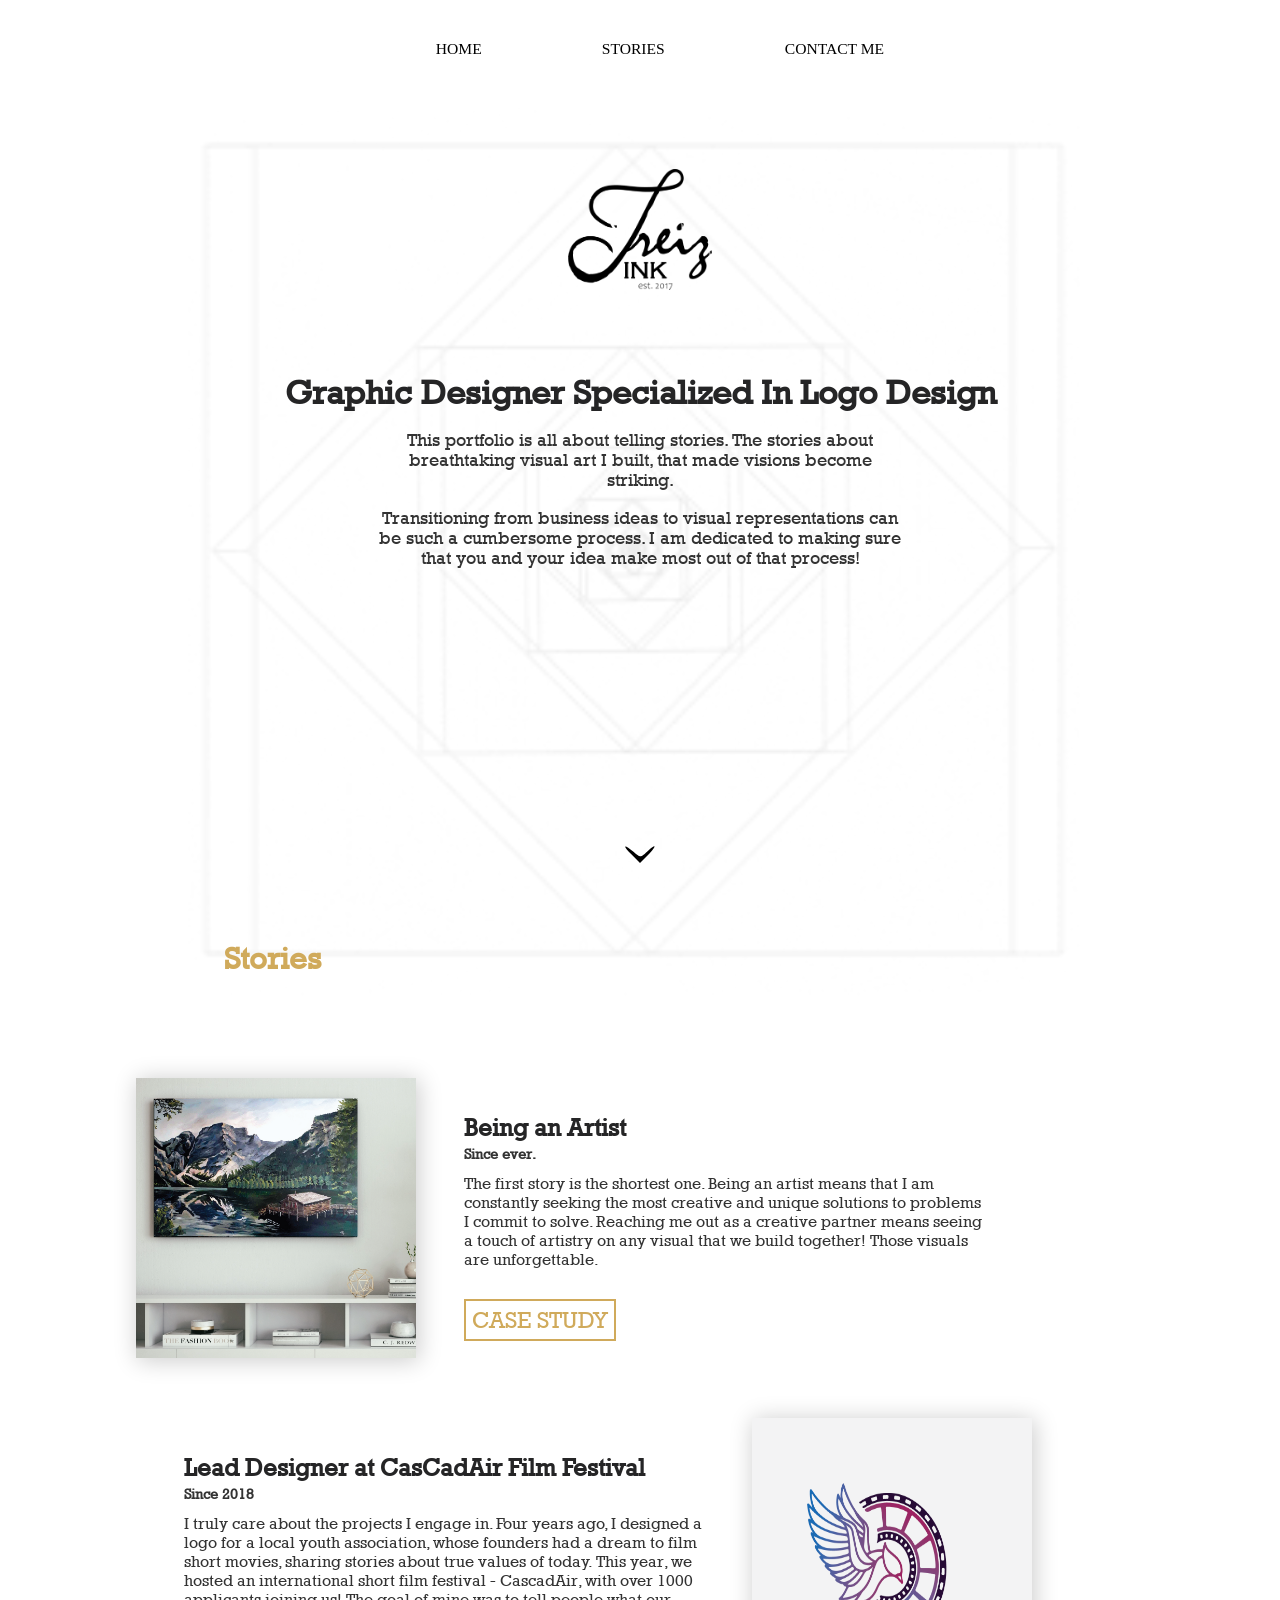
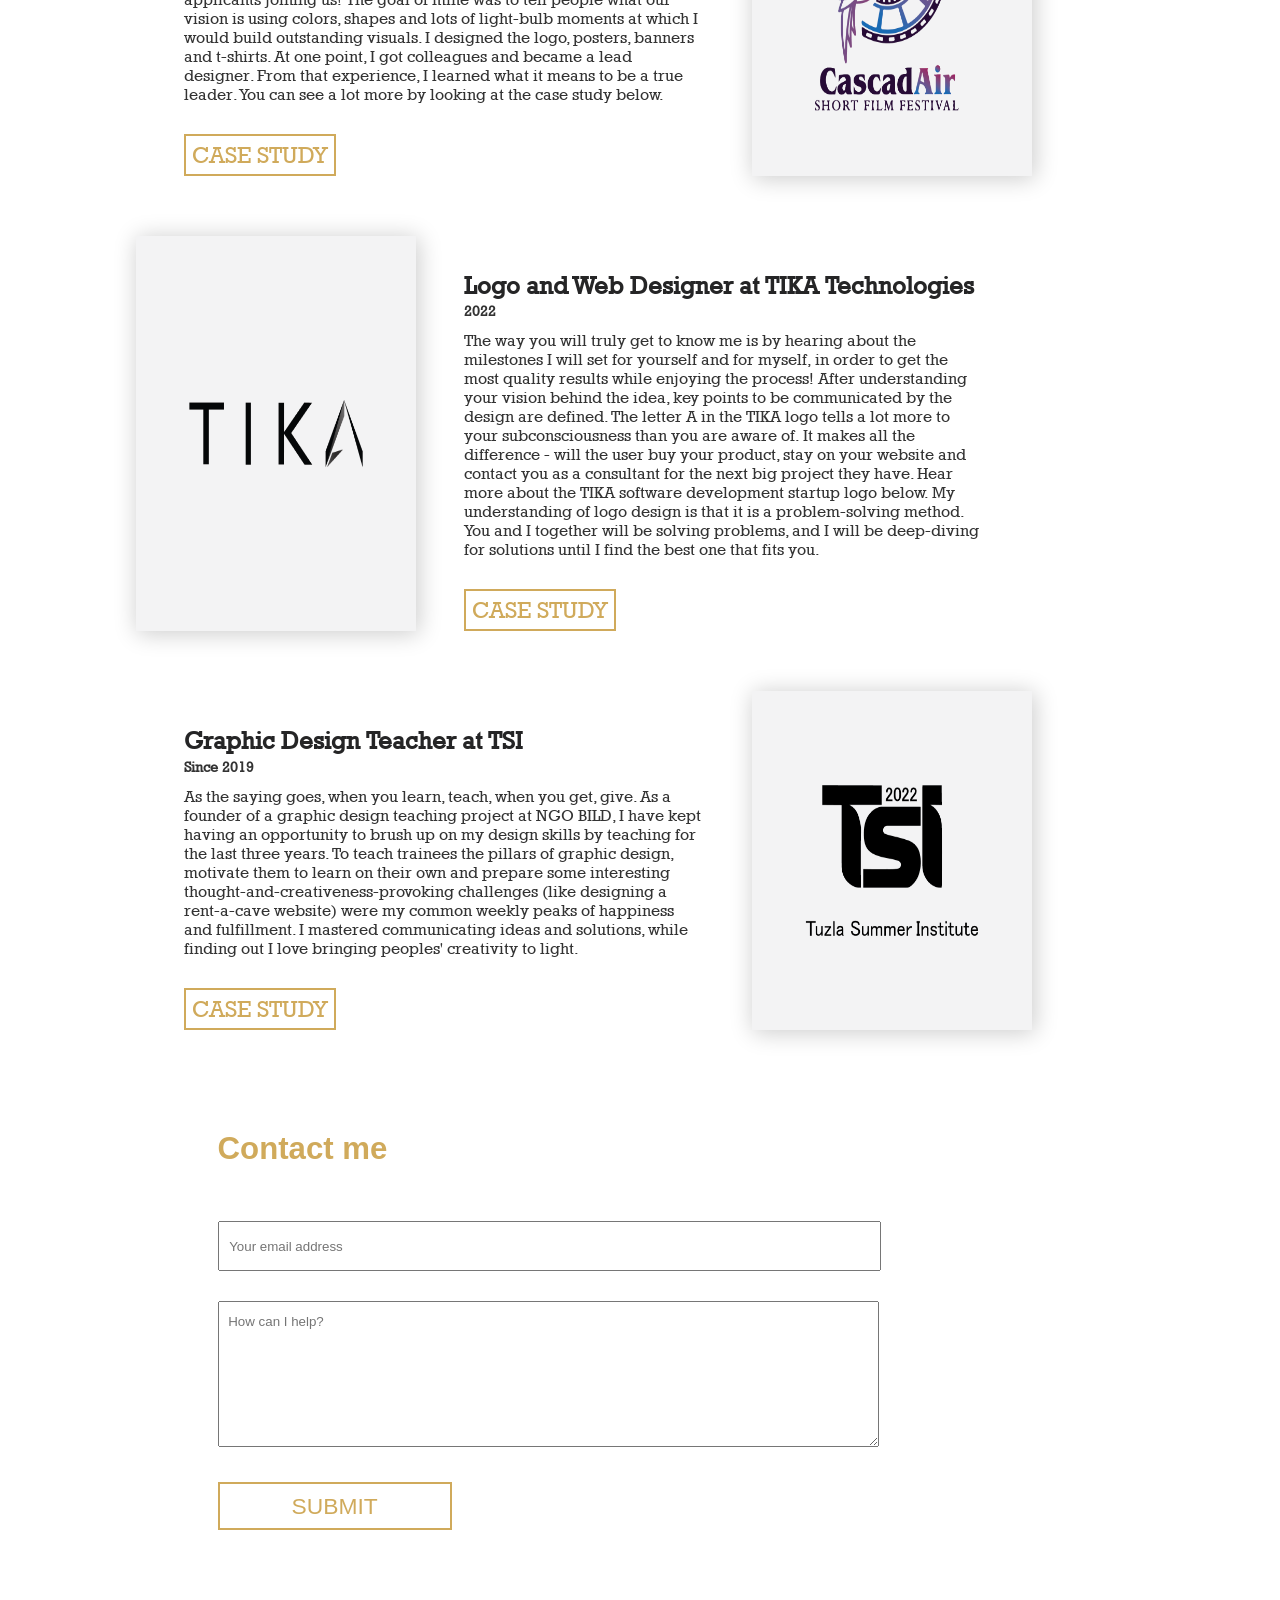
==== commit ded5ec6f: "Updates" ====
--- a/index.html
+++ b/index.html
@@ -1 +1 @@
-<!doctype html><html lang="en"><head><meta charset="utf-8"/><link rel="icon" href="/favicon.ico"/><meta name="viewport" content="width=device-width,initial-scale=1"/><meta name="theme-color" content="#000000"/><meta name="description" content="Web site created using create-react-app"/><link rel="apple-touch-icon" href="/logo192.png"/><link rel="manifest" href="/manifest.json"/><title>Ireiz.INK - Graphic Designer</title><link href="/static/css/2.afca9c4a.chunk.css" rel="stylesheet"><link href="/static/css/main.455051aa.chunk.css" rel="stylesheet"></head><body><noscript>You need to enable JavaScript to run this app.</noscript><div id="root"></div><script>!function(c){function e(e){for(var r,t,n=e[0],o=e[1],u=e[2],i=0,a=[];i<n.length;i++)t=n[i],f[t]&&a.push(f[t][0]),f[t]=0;for(r in o)Object.prototype.hasOwnProperty.call(o,r)&&(c[r]=o[r]);for(d&&d(e);a.length;)a.shift()();return p.push.apply(p,u||[]),l()}function l(){for(var e,r=0;r<p.length;r++){for(var t=p[r],n=!0,o=1;o<t.length;o++){var u=t[o];0!==f[u]&&(n=!1)}n&&(p.splice(r--,1),e=s(s.s=t[0]))}return e}var t={},f={1:0},p=[];function s(e){if(t[e])return t[e].exports;var r=t[e]={i:e,l:!1,exports:{}};return c[e].call(r.exports,r,r.exports,s),r.l=!0,r.exports}s.e=function(u){var e=[],t=f[u];if(0!==t)if(t)e.push(t[2]);else{var r=new Promise(function(e,r){t=f[u]=[e,r]});e.push(t[2]=r);var n,i=document.createElement("script");i.charset="utf-8",i.timeout=120,s.nc&&i.setAttribute("nonce",s.nc),i.src=s.p+"static/js/"+({}[u]||u)+"."+{3:"a57e1420"}[u]+".chunk.js",n=function(e){i.onerror=i.onload=null,clearTimeout(a);var r=f[u];if(0!==r){if(r){var t=e&&("load"===e.type?"missing":e.type),n=e&&e.target&&e.target.src,o=new Error("Loading chunk "+u+" failed.\n("+t+": "+n+")");o.type=t,o.request=n,r[1](o)}f[u]=void 0}};var a=setTimeout(function(){n({type:"timeout",target:i})},12e4);i.onerror=i.onload=n,document.head.appendChild(i)}return Promise.all(e)},s.m=c,s.c=t,s.d=function(e,r,t){s.o(e,r)||Object.defineProperty(e,r,{enumerable:!0,get:t})},s.r=function(e){"undefined"!=typeof Symbol&&Symbol.toStringTag&&Object.defineProperty(e,Symbol.toStringTag,{value:"Module"}),Object.defineProperty(e,"__esModule",{value:!0})},s.t=function(r,e){if(1&e&&(r=s(r)),8&e)return r;if(4&e&&"object"==typeof r&&r&&r.__esModule)return r;var t=Object.create(null);if(s.r(t),Object.defineProperty(t,"default",{enumerable:!0,value:r}),2&e&&"string"!=typeof r)for(var n in r)s.d(t,n,function(e){return r[e]}.bind(null,n));return t},s.n=function(e){var r=e&&e.__esModule?function(){return e.default}:function(){return e};return s.d(r,"a",r),r},s.o=function(e,r){return Object.prototype.hasOwnProperty.call(e,r)},s.p="/",s.oe=function(e){throw console.error(e),e};var r=window.webpackJsonp=window.webpackJsonp||[],n=r.push.bind(r);r.push=e,r=r.slice();for(var o=0;o<r.length;o++)e(r[o]);var d=n;l()}([])</script><script src="/static/js/2.ec145349.chunk.js"></script><script src="/static/js/main.d94d9cbd.chunk.js"></script></body></html>+<!doctype html><html lang="en"><head><meta charset="utf-8"/><link rel="icon" href="/favicon.ico"/><meta name="viewport" content="width=device-width,initial-scale=1"/><meta name="theme-color" content="#000000"/><meta name="description" content="Web site created using create-react-app"/><link rel="apple-touch-icon" href="/logo192.png"/><link rel="manifest" href="/manifest.json"/><title>Ireiz.INK - Graphic Designer</title><script defer="defer" src="/static/js/main.1ce9e3c8.js"></script><link href="/static/css/main.2ddbb55c.css" rel="stylesheet"></head><body><noscript>You need to enable JavaScript to run this app.</noscript><div id="root"></div></body></html>
--- a/static/css/main.2ddbb55c.css
+++ b/static/css/main.2ddbb55c.css
@@ -0,0 +1,2 @@
+@font-face{font-family:MyFont;src:local("MyFont"),url(/static/media/rock.d4c47d23aceb5a1710d6.TTF) format("woff")}body{-webkit-font-smoothing:antialiased;-moz-osx-font-smoothing:grayscale;font-family:MyFont;margin:0}.LogoAndHeaderContainer{align-items:center;display:flex;flex-direction:column;height:95vh;justify-content:space-between;padding-top:2rem;width:100%}@media(max-width:56.25em){.LogoAndHeaderContainer{height:90vh}}@media(max-width:37.5em){.LogoAndHeaderContainer{padding-top:6rem}}.imageContainer{flex-basis:.25;margin-bottom:3rem}.paragraphsContainer{flex-basis:.45;margin:0 auto;width:60%!important}@media(max-width:75em){.paragraphsContainer{width:70%!important}}@media(max-width:56.25em){.paragraphsContainer{width:75%!important}}@media(max-width:37.5em){.paragraphsContainer{width:80%!important}}@media(max-width:33.76em){.paragraphsContainer{width:100%!important}}.btnContainer{flex-basis:.05;margin-top:6rem}.Modal{background-color:#ebecf0;margin:2rem auto 0;overflow:scroll;padding:2rem;width:80%}.Overlay{background-color:#fff;bottom:0;left:0;position:fixed;right:0;top:0}.modalHeaderContainer{display:flex;flex-direction:row}.contactMeContainer{align-items:flex-start;display:flex;flex-direction:column;font-family:Segoe UI,Tahoma,Geneva,Verdana,sans-serif;justify-content:start;margin-top:5rem;padding-left:17vw;text-align:start!important}@media(max-width:56.25em){.contactMeContainer{padding-left:10vw}}@media(max-width:37.5em){.contactMeContainer{padding-left:5vw}}@media(max-width:33.76em){.contactMeContainer{padding-left:5vw}}.inputField{display:block;font-family:inherit;width:50vw}@media(max-width:75em){.inputField{width:60vw}}@media(max-width:56.25em){.inputField{width:70vw}}@media(max-width:37.5em){.inputField{width:80vw}}@media(max-width:33.76em){.inputField{width:80vw}}.inputField--email{height:2.5rem;margin-top:1rem;padding:.7rem .8rem}.inputField--message{height:10rem;margin-top:2.5rem;padding:1rem .8rem}.errorLabel{color:#630111;display:block;font-size:1rem;margin-top:.4rem;text-align:start}@media(max-width:75em){.errorLabel{font-size:1.4rem}}@media(max-width:56.25em){.errorLabel{font-size:1.6rem}}@media(max-width:37.5em){.errorLabel{font-size:1.8rem}}@media(max-width:33.76em){.errorLabel{font-size:1.8rem}}.sentMessage{display:block;font-size:1rem}@media(max-width:75em){.sentMessage{font-size:1.4rem}}@media(max-width:56.25em){.sentMessage{font-size:1.6rem}}@media(max-width:37.5em){.sentMessage{font-size:1.8rem}}@media(max-width:33.76em){.sentMessage{font-size:1.8rem}}.SubmitButton{margin-bottom:10rem;padding:.7rem 6rem!important}.headerAndParagraphsContainer{flex-basis:50%;margin-top:4rem;text-align:center}@media(max-width:37.5em){.firstStory{margin-top:5rem!important}}img{margin-top:5rem;width:12rem}@media(max-width:75em){img{margin-top:4rem}}@media(max-width:37.5em){img{margin-top:0}}.Container{text-align:center;width:100%}h1{color:#252526;font-size:2.8rem}@media(max-width:33.76em){h1{width:80%}}p{color:#333;font-size:1.5rem;margin-left:10rem;margin-right:10rem}@media(max-width:75em){p{font-size:1.9rem}}@media(max-width:56.25em){p{font-size:2.1rem}}@media(max-width:37.5em){p{font-size:2.2rem}}@media(max-width:33.76em){p{font-size:2.2rem}}.BackgroundGif{align-self:center;left:0;opacity:.09;position:absolute;top:-1.5rem;width:100%;z-index:-10}.StoryDate{color:#333;font-size:1.2rem;margin-bottom:1rem;margin-top:.2rem}@media(max-width:75em){.StoryDate{font-size:1.4rem}}@media(max-width:56.25em){.StoryDate{font-size:1.6rem}}@media(max-width:37.5em){.StoryDate{font-size:2rem}}@media(max-width:33.76em){.StoryDate{font-size:2rem}}.StoryTitle{color:#252526;font-size:2rem;margin-bottom:0;margin-top:2rem;padding-bottom:.1rem}@media(max-width:75em){.StoryTitle{font-size:2.4rem}}@media(max-width:56.25em){.StoryTitle{font-size:2.7rem}}@media(max-width:37.5em){.StoryTitle{font-size:2.9rem}}@media(max-width:33.76em){.StoryTitle{font-size:2.9rem}}.StoryCard{flex-basis:65%;padding:1rem 4rem 0;text-align:start}@media(max-width:37.5em){.StoryCard{padding:0}}.StoryShort{color:#333;font-size:1.3rem;margin:0;text-align:left}@media(max-width:75em){.StoryShort{font-size:1.7rem}}@media(max-width:56.25em){.StoryShort{font-size:1.9rem}}@media(max-width:37.5em){.StoryShort{font-size:2rem;margin-bottom:2rem;margin-top:2.5rem}}@media(max-width:33.76em){.StoryShort{font-size:2rem}}.StoryButton{background:none;border:.2rem solid #d0aa5b;color:#d0aa5b;cursor:pointer;font:inherit;font-size:1.9rem;margin-top:2.5rem;outline:inherit;padding:.5rem;text-align:center;transition:all .2s ease-in}.StoryButton:hover{background-color:#d0aa5b;color:#fff}@media(max-width:75em){.StoryButton{font-size:2.2rem}}@media(max-width:56.25em){.StoryButton{font-size:2.3rem}}@media(max-width:37.5em){.StoryButton{font-size:2.5rem}}@media(max-width:33.76em){.StoryButton{font-size:2.5rem}}[data-aos][data-aos][data-aos-duration="50"],body[data-aos-duration="50"] [data-aos]{transition-duration:50ms}[data-aos][data-aos][data-aos-delay="50"],body[data-aos-delay="50"] [data-aos]{transition-delay:0}[data-aos][data-aos][data-aos-delay="50"].aos-animate,body[data-aos-delay="50"] [data-aos].aos-animate{transition-delay:50ms}[data-aos][data-aos][data-aos-duration="100"],body[data-aos-duration="100"] [data-aos]{transition-duration:.1s}[data-aos][data-aos][data-aos-delay="100"],body[data-aos-delay="100"] [data-aos]{transition-delay:0}[data-aos][data-aos][data-aos-delay="100"].aos-animate,body[data-aos-delay="100"] [data-aos].aos-animate{transition-delay:.1s}[data-aos][data-aos][data-aos-duration="150"],body[data-aos-duration="150"] [data-aos]{transition-duration:.15s}[data-aos][data-aos][data-aos-delay="150"],body[data-aos-delay="150"] [data-aos]{transition-delay:0}[data-aos][data-aos][data-aos-delay="150"].aos-animate,body[data-aos-delay="150"] [data-aos].aos-animate{transition-delay:.15s}[data-aos][data-aos][data-aos-duration="200"],body[data-aos-duration="200"] [data-aos]{transition-duration:.2s}[data-aos][data-aos][data-aos-delay="200"],body[data-aos-delay="200"] [data-aos]{transition-delay:0}[data-aos][data-aos][data-aos-delay="200"].aos-animate,body[data-aos-delay="200"] [data-aos].aos-animate{transition-delay:.2s}[data-aos][data-aos][data-aos-duration="250"],body[data-aos-duration="250"] [data-aos]{transition-duration:.25s}[data-aos][data-aos][data-aos-delay="250"],body[data-aos-delay="250"] [data-aos]{transition-delay:0}[data-aos][data-aos][data-aos-delay="250"].aos-animate,body[data-aos-delay="250"] [data-aos].aos-animate{transition-delay:.25s}[data-aos][data-aos][data-aos-duration="300"],body[data-aos-duration="300"] [data-aos]{transition-duration:.3s}[data-aos][data-aos][data-aos-delay="300"],body[data-aos-delay="300"] [data-aos]{transition-delay:0}[data-aos][data-aos][data-aos-delay="300"].aos-animate,body[data-aos-delay="300"] [data-aos].aos-animate{transition-delay:.3s}[data-aos][data-aos][data-aos-duration="350"],body[data-aos-duration="350"] [data-aos]{transition-duration:.35s}[data-aos][data-aos][data-aos-delay="350"],body[data-aos-delay="350"] [data-aos]{transition-delay:0}[data-aos][data-aos][data-aos-delay="350"].aos-animate,body[data-aos-delay="350"] [data-aos].aos-animate{transition-delay:.35s}[data-aos][data-aos][data-aos-duration="400"],body[data-aos-duration="400"] [data-aos]{transition-duration:.4s}[data-aos][data-aos][data-aos-delay="400"],body[data-aos-delay="400"] [data-aos]{transition-delay:0}[data-aos][data-aos][data-aos-delay="400"].aos-animate,body[data-aos-delay="400"] [data-aos].aos-animate{transition-delay:.4s}[data-aos][data-aos][data-aos-duration="450"],body[data-aos-duration="450"] [data-aos]{transition-duration:.45s}[data-aos][data-aos][data-aos-delay="450"],body[data-aos-delay="450"] [data-aos]{transition-delay:0}[data-aos][data-aos][data-aos-delay="450"].aos-animate,body[data-aos-delay="450"] [data-aos].aos-animate{transition-delay:.45s}[data-aos][data-aos][data-aos-duration="500"],body[data-aos-duration="500"] [data-aos]{transition-duration:.5s}[data-aos][data-aos][data-aos-delay="500"],body[data-aos-delay="500"] [data-aos]{transition-delay:0}[data-aos][data-aos][data-aos-delay="500"].aos-animate,body[data-aos-delay="500"] [data-aos].aos-animate{transition-delay:.5s}[data-aos][data-aos][data-aos-duration="550"],body[data-aos-duration="550"] [data-aos]{transition-duration:.55s}[data-aos][data-aos][data-aos-delay="550"],body[data-aos-delay="550"] [data-aos]{transition-delay:0}[data-aos][data-aos][data-aos-delay="550"].aos-animate,body[data-aos-delay="550"] [data-aos].aos-animate{transition-delay:.55s}[data-aos][data-aos][data-aos-duration="600"],body[data-aos-duration="600"] [data-aos]{transition-duration:.6s}[data-aos][data-aos][data-aos-delay="600"],body[data-aos-delay="600"] [data-aos]{transition-delay:0}[data-aos][data-aos][data-aos-delay="600"].aos-animate,body[data-aos-delay="600"] [data-aos].aos-animate{transition-delay:.6s}[data-aos][data-aos][data-aos-duration="650"],body[data-aos-duration="650"] [data-aos]{transition-duration:.65s}[data-aos][data-aos][data-aos-delay="650"],body[data-aos-delay="650"] [data-aos]{transition-delay:0}[data-aos][data-aos][data-aos-delay="650"].aos-animate,body[data-aos-delay="650"] [data-aos].aos-animate{transition-delay:.65s}[data-aos][data-aos][data-aos-duration="700"],body[data-aos-duration="700"] [data-aos]{transition-duration:.7s}[data-aos][data-aos][data-aos-delay="700"],body[data-aos-delay="700"] [data-aos]{transition-delay:0}[data-aos][data-aos][data-aos-delay="700"].aos-animate,body[data-aos-delay="700"] [data-aos].aos-animate{transition-delay:.7s}[data-aos][data-aos][data-aos-duration="750"],body[data-aos-duration="750"] [data-aos]{transition-duration:.75s}[data-aos][data-aos][data-aos-delay="750"],body[data-aos-delay="750"] [data-aos]{transition-delay:0}[data-aos][data-aos][data-aos-delay="750"].aos-animate,body[data-aos-delay="750"] [data-aos].aos-animate{transition-delay:.75s}[data-aos][data-aos][data-aos-duration="800"],body[data-aos-duration="800"] [data-aos]{transition-duration:.8s}[data-aos][data-aos][data-aos-delay="800"],body[data-aos-delay="800"] [data-aos]{transition-delay:0}[data-aos][data-aos][data-aos-delay="800"].aos-animate,body[data-aos-delay="800"] [data-aos].aos-animate{transition-delay:.8s}[data-aos][data-aos][data-aos-duration="850"],body[data-aos-duration="850"] [data-aos]{transition-duration:.85s}[data-aos][data-aos][data-aos-delay="850"],body[data-aos-delay="850"] [data-aos]{transition-delay:0}[data-aos][data-aos][data-aos-delay="850"].aos-animate,body[data-aos-delay="850"] [data-aos].aos-animate{transition-delay:.85s}[data-aos][data-aos][data-aos-duration="900"],body[data-aos-duration="900"] [data-aos]{transition-duration:.9s}[data-aos][data-aos][data-aos-delay="900"],body[data-aos-delay="900"] [data-aos]{transition-delay:0}[data-aos][data-aos][data-aos-delay="900"].aos-animate,body[data-aos-delay="900"] [data-aos].aos-animate{transition-delay:.9s}[data-aos][data-aos][data-aos-duration="950"],body[data-aos-duration="950"] [data-aos]{transition-duration:.95s}[data-aos][data-aos][data-aos-delay="950"],body[data-aos-delay="950"] [data-aos]{transition-delay:0}[data-aos][data-aos][data-aos-delay="950"].aos-animate,body[data-aos-delay="950"] [data-aos].aos-animate{transition-delay:.95s}[data-aos][data-aos][data-aos-duration="1000"],body[data-aos-duration="1000"] [data-aos]{transition-duration:1s}[data-aos][data-aos][data-aos-delay="1000"],body[data-aos-delay="1000"] [data-aos]{transition-delay:0}[data-aos][data-aos][data-aos-delay="1000"].aos-animate,body[data-aos-delay="1000"] [data-aos].aos-animate{transition-delay:1s}[data-aos][data-aos][data-aos-duration="1050"],body[data-aos-duration="1050"] [data-aos]{transition-duration:1.05s}[data-aos][data-aos][data-aos-delay="1050"],body[data-aos-delay="1050"] [data-aos]{transition-delay:0}[data-aos][data-aos][data-aos-delay="1050"].aos-animate,body[data-aos-delay="1050"] [data-aos].aos-animate{transition-delay:1.05s}[data-aos][data-aos][data-aos-duration="1100"],body[data-aos-duration="1100"] [data-aos]{transition-duration:1.1s}[data-aos][data-aos][data-aos-delay="1100"],body[data-aos-delay="1100"] [data-aos]{transition-delay:0}[data-aos][data-aos][data-aos-delay="1100"].aos-animate,body[data-aos-delay="1100"] [data-aos].aos-animate{transition-delay:1.1s}[data-aos][data-aos][data-aos-duration="1150"],body[data-aos-duration="1150"] [data-aos]{transition-duration:1.15s}[data-aos][data-aos][data-aos-delay="1150"],body[data-aos-delay="1150"] [data-aos]{transition-delay:0}[data-aos][data-aos][data-aos-delay="1150"].aos-animate,body[data-aos-delay="1150"] [data-aos].aos-animate{transition-delay:1.15s}[data-aos][data-aos][data-aos-duration="1200"],body[data-aos-duration="1200"] [data-aos]{transition-duration:1.2s}[data-aos][data-aos][data-aos-delay="1200"],body[data-aos-delay="1200"] [data-aos]{transition-delay:0}[data-aos][data-aos][data-aos-delay="1200"].aos-animate,body[data-aos-delay="1200"] [data-aos].aos-animate{transition-delay:1.2s}[data-aos][data-aos][data-aos-duration="1250"],body[data-aos-duration="1250"] [data-aos]{transition-duration:1.25s}[data-aos][data-aos][data-aos-delay="1250"],body[data-aos-delay="1250"] [data-aos]{transition-delay:0}[data-aos][data-aos][data-aos-delay="1250"].aos-animate,body[data-aos-delay="1250"] [data-aos].aos-animate{transition-delay:1.25s}[data-aos][data-aos][data-aos-duration="1300"],body[data-aos-duration="1300"] [data-aos]{transition-duration:1.3s}[data-aos][data-aos][data-aos-delay="1300"],body[data-aos-delay="1300"] [data-aos]{transition-delay:0}[data-aos][data-aos][data-aos-delay="1300"].aos-animate,body[data-aos-delay="1300"] [data-aos].aos-animate{transition-delay:1.3s}[data-aos][data-aos][data-aos-duration="1350"],body[data-aos-duration="1350"] [data-aos]{transition-duration:1.35s}[data-aos][data-aos][data-aos-delay="1350"],body[data-aos-delay="1350"] [data-aos]{transition-delay:0}[data-aos][data-aos][data-aos-delay="1350"].aos-animate,body[data-aos-delay="1350"] [data-aos].aos-animate{transition-delay:1.35s}[data-aos][data-aos][data-aos-duration="1400"],body[data-aos-duration="1400"] [data-aos]{transition-duration:1.4s}[data-aos][data-aos][data-aos-delay="1400"],body[data-aos-delay="1400"] [data-aos]{transition-delay:0}[data-aos][data-aos][data-aos-delay="1400"].aos-animate,body[data-aos-delay="1400"] [data-aos].aos-animate{transition-delay:1.4s}[data-aos][data-aos][data-aos-duration="1450"],body[data-aos-duration="1450"] [data-aos]{transition-duration:1.45s}[data-aos][data-aos][data-aos-delay="1450"],body[data-aos-delay="1450"] [data-aos]{transition-delay:0}[data-aos][data-aos][data-aos-delay="1450"].aos-animate,body[data-aos-delay="1450"] [data-aos].aos-animate{transition-delay:1.45s}[data-aos][data-aos][data-aos-duration="1500"],body[data-aos-duration="1500"] [data-aos]{transition-duration:1.5s}[data-aos][data-aos][data-aos-delay="1500"],body[data-aos-delay="1500"] [data-aos]{transition-delay:0}[data-aos][data-aos][data-aos-delay="1500"].aos-animate,body[data-aos-delay="1500"] [data-aos].aos-animate{transition-delay:1.5s}[data-aos][data-aos][data-aos-duration="1550"],body[data-aos-duration="1550"] [data-aos]{transition-duration:1.55s}[data-aos][data-aos][data-aos-delay="1550"],body[data-aos-delay="1550"] [data-aos]{transition-delay:0}[data-aos][data-aos][data-aos-delay="1550"].aos-animate,body[data-aos-delay="1550"] [data-aos].aos-animate{transition-delay:1.55s}[data-aos][data-aos][data-aos-duration="1600"],body[data-aos-duration="1600"] [data-aos]{transition-duration:1.6s}[data-aos][data-aos][data-aos-delay="1600"],body[data-aos-delay="1600"] [data-aos]{transition-delay:0}[data-aos][data-aos][data-aos-delay="1600"].aos-animate,body[data-aos-delay="1600"] [data-aos].aos-animate{transition-delay:1.6s}[data-aos][data-aos][data-aos-duration="1650"],body[data-aos-duration="1650"] [data-aos]{transition-duration:1.65s}[data-aos][data-aos][data-aos-delay="1650"],body[data-aos-delay="1650"] [data-aos]{transition-delay:0}[data-aos][data-aos][data-aos-delay="1650"].aos-animate,body[data-aos-delay="1650"] [data-aos].aos-animate{transition-delay:1.65s}[data-aos][data-aos][data-aos-duration="1700"],body[data-aos-duration="1700"] [data-aos]{transition-duration:1.7s}[data-aos][data-aos][data-aos-delay="1700"],body[data-aos-delay="1700"] [data-aos]{transition-delay:0}[data-aos][data-aos][data-aos-delay="1700"].aos-animate,body[data-aos-delay="1700"] [data-aos].aos-animate{transition-delay:1.7s}[data-aos][data-aos][data-aos-duration="1750"],body[data-aos-duration="1750"] [data-aos]{transition-duration:1.75s}[data-aos][data-aos][data-aos-delay="1750"],body[data-aos-delay="1750"] [data-aos]{transition-delay:0}[data-aos][data-aos][data-aos-delay="1750"].aos-animate,body[data-aos-delay="1750"] [data-aos].aos-animate{transition-delay:1.75s}[data-aos][data-aos][data-aos-duration="1800"],body[data-aos-duration="1800"] [data-aos]{transition-duration:1.8s}[data-aos][data-aos][data-aos-delay="1800"],body[data-aos-delay="1800"] [data-aos]{transition-delay:0}[data-aos][data-aos][data-aos-delay="1800"].aos-animate,body[data-aos-delay="1800"] [data-aos].aos-animate{transition-delay:1.8s}[data-aos][data-aos][data-aos-duration="1850"],body[data-aos-duration="1850"] [data-aos]{transition-duration:1.85s}[data-aos][data-aos][data-aos-delay="1850"],body[data-aos-delay="1850"] [data-aos]{transition-delay:0}[data-aos][data-aos][data-aos-delay="1850"].aos-animate,body[data-aos-delay="1850"] [data-aos].aos-animate{transition-delay:1.85s}[data-aos][data-aos][data-aos-duration="1900"],body[data-aos-duration="1900"] [data-aos]{transition-duration:1.9s}[data-aos][data-aos][data-aos-delay="1900"],body[data-aos-delay="1900"] [data-aos]{transition-delay:0}[data-aos][data-aos][data-aos-delay="1900"].aos-animate,body[data-aos-delay="1900"] [data-aos].aos-animate{transition-delay:1.9s}[data-aos][data-aos][data-aos-duration="1950"],body[data-aos-duration="1950"] [data-aos]{transition-duration:1.95s}[data-aos][data-aos][data-aos-delay="1950"],body[data-aos-delay="1950"] [data-aos]{transition-delay:0}[data-aos][data-aos][data-aos-delay="1950"].aos-animate,body[data-aos-delay="1950"] [data-aos].aos-animate{transition-delay:1.95s}[data-aos][data-aos][data-aos-duration="2000"],body[data-aos-duration="2000"] [data-aos]{transition-duration:2s}[data-aos][data-aos][data-aos-delay="2000"],body[data-aos-delay="2000"] [data-aos]{transition-delay:0}[data-aos][data-aos][data-aos-delay="2000"].aos-animate,body[data-aos-delay="2000"] [data-aos].aos-animate{transition-delay:2s}[data-aos][data-aos][data-aos-duration="2050"],body[data-aos-duration="2050"] [data-aos]{transition-duration:2.05s}[data-aos][data-aos][data-aos-delay="2050"],body[data-aos-delay="2050"] [data-aos]{transition-delay:0}[data-aos][data-aos][data-aos-delay="2050"].aos-animate,body[data-aos-delay="2050"] [data-aos].aos-animate{transition-delay:2.05s}[data-aos][data-aos][data-aos-duration="2100"],body[data-aos-duration="2100"] [data-aos]{transition-duration:2.1s}[data-aos][data-aos][data-aos-delay="2100"],body[data-aos-delay="2100"] [data-aos]{transition-delay:0}[data-aos][data-aos][data-aos-delay="2100"].aos-animate,body[data-aos-delay="2100"] [data-aos].aos-animate{transition-delay:2.1s}[data-aos][data-aos][data-aos-duration="2150"],body[data-aos-duration="2150"] [data-aos]{transition-duration:2.15s}[data-aos][data-aos][data-aos-delay="2150"],body[data-aos-delay="2150"] [data-aos]{transition-delay:0}[data-aos][data-aos][data-aos-delay="2150"].aos-animate,body[data-aos-delay="2150"] [data-aos].aos-animate{transition-delay:2.15s}[data-aos][data-aos][data-aos-duration="2200"],body[data-aos-duration="2200"] [data-aos]{transition-duration:2.2s}[data-aos][data-aos][data-aos-delay="2200"],body[data-aos-delay="2200"] [data-aos]{transition-delay:0}[data-aos][data-aos][data-aos-delay="2200"].aos-animate,body[data-aos-delay="2200"] [data-aos].aos-animate{transition-delay:2.2s}[data-aos][data-aos][data-aos-duration="2250"],body[data-aos-duration="2250"] [data-aos]{transition-duration:2.25s}[data-aos][data-aos][data-aos-delay="2250"],body[data-aos-delay="2250"] [data-aos]{transition-delay:0}[data-aos][data-aos][data-aos-delay="2250"].aos-animate,body[data-aos-delay="2250"] [data-aos].aos-animate{transition-delay:2.25s}[data-aos][data-aos][data-aos-duration="2300"],body[data-aos-duration="2300"] [data-aos]{transition-duration:2.3s}[data-aos][data-aos][data-aos-delay="2300"],body[data-aos-delay="2300"] [data-aos]{transition-delay:0}[data-aos][data-aos][data-aos-delay="2300"].aos-animate,body[data-aos-delay="2300"] [data-aos].aos-animate{transition-delay:2.3s}[data-aos][data-aos][data-aos-duration="2350"],body[data-aos-duration="2350"] [data-aos]{transition-duration:2.35s}[data-aos][data-aos][data-aos-delay="2350"],body[data-aos-delay="2350"] [data-aos]{transition-delay:0}[data-aos][data-aos][data-aos-delay="2350"].aos-animate,body[data-aos-delay="2350"] [data-aos].aos-animate{transition-delay:2.35s}[data-aos][data-aos][data-aos-duration="2400"],body[data-aos-duration="2400"] [data-aos]{transition-duration:2.4s}[data-aos][data-aos][data-aos-delay="2400"],body[data-aos-delay="2400"] [data-aos]{transition-delay:0}[data-aos][data-aos][data-aos-delay="2400"].aos-animate,body[data-aos-delay="2400"] [data-aos].aos-animate{transition-delay:2.4s}[data-aos][data-aos][data-aos-duration="2450"],body[data-aos-duration="2450"] [data-aos]{transition-duration:2.45s}[data-aos][data-aos][data-aos-delay="2450"],body[data-aos-delay="2450"] [data-aos]{transition-delay:0}[data-aos][data-aos][data-aos-delay="2450"].aos-animate,body[data-aos-delay="2450"] [data-aos].aos-animate{transition-delay:2.45s}[data-aos][data-aos][data-aos-duration="2500"],body[data-aos-duration="2500"] [data-aos]{transition-duration:2.5s}[data-aos][data-aos][data-aos-delay="2500"],body[data-aos-delay="2500"] [data-aos]{transition-delay:0}[data-aos][data-aos][data-aos-delay="2500"].aos-animate,body[data-aos-delay="2500"] [data-aos].aos-animate{transition-delay:2.5s}[data-aos][data-aos][data-aos-duration="2550"],body[data-aos-duration="2550"] [data-aos]{transition-duration:2.55s}[data-aos][data-aos][data-aos-delay="2550"],body[data-aos-delay="2550"] [data-aos]{transition-delay:0}[data-aos][data-aos][data-aos-delay="2550"].aos-animate,body[data-aos-delay="2550"] [data-aos].aos-animate{transition-delay:2.55s}[data-aos][data-aos][data-aos-duration="2600"],body[data-aos-duration="2600"] [data-aos]{transition-duration:2.6s}[data-aos][data-aos][data-aos-delay="2600"],body[data-aos-delay="2600"] [data-aos]{transition-delay:0}[data-aos][data-aos][data-aos-delay="2600"].aos-animate,body[data-aos-delay="2600"] [data-aos].aos-animate{transition-delay:2.6s}[data-aos][data-aos][data-aos-duration="2650"],body[data-aos-duration="2650"] [data-aos]{transition-duration:2.65s}[data-aos][data-aos][data-aos-delay="2650"],body[data-aos-delay="2650"] [data-aos]{transition-delay:0}[data-aos][data-aos][data-aos-delay="2650"].aos-animate,body[data-aos-delay="2650"] [data-aos].aos-animate{transition-delay:2.65s}[data-aos][data-aos][data-aos-duration="2700"],body[data-aos-duration="2700"] [data-aos]{transition-duration:2.7s}[data-aos][data-aos][data-aos-delay="2700"],body[data-aos-delay="2700"] [data-aos]{transition-delay:0}[data-aos][data-aos][data-aos-delay="2700"].aos-animate,body[data-aos-delay="2700"] [data-aos].aos-animate{transition-delay:2.7s}[data-aos][data-aos][data-aos-duration="2750"],body[data-aos-duration="2750"] [data-aos]{transition-duration:2.75s}[data-aos][data-aos][data-aos-delay="2750"],body[data-aos-delay="2750"] [data-aos]{transition-delay:0}[data-aos][data-aos][data-aos-delay="2750"].aos-animate,body[data-aos-delay="2750"] [data-aos].aos-animate{transition-delay:2.75s}[data-aos][data-aos][data-aos-duration="2800"],body[data-aos-duration="2800"] [data-aos]{transition-duration:2.8s}[data-aos][data-aos][data-aos-delay="2800"],body[data-aos-delay="2800"] [data-aos]{transition-delay:0}[data-aos][data-aos][data-aos-delay="2800"].aos-animate,body[data-aos-delay="2800"] [data-aos].aos-animate{transition-delay:2.8s}[data-aos][data-aos][data-aos-duration="2850"],body[data-aos-duration="2850"] [data-aos]{transition-duration:2.85s}[data-aos][data-aos][data-aos-delay="2850"],body[data-aos-delay="2850"] [data-aos]{transition-delay:0}[data-aos][data-aos][data-aos-delay="2850"].aos-animate,body[data-aos-delay="2850"] [data-aos].aos-animate{transition-delay:2.85s}[data-aos][data-aos][data-aos-duration="2900"],body[data-aos-duration="2900"] [data-aos]{transition-duration:2.9s}[data-aos][data-aos][data-aos-delay="2900"],body[data-aos-delay="2900"] [data-aos]{transition-delay:0}[data-aos][data-aos][data-aos-delay="2900"].aos-animate,body[data-aos-delay="2900"] [data-aos].aos-animate{transition-delay:2.9s}[data-aos][data-aos][data-aos-duration="2950"],body[data-aos-duration="2950"] [data-aos]{transition-duration:2.95s}[data-aos][data-aos][data-aos-delay="2950"],body[data-aos-delay="2950"] [data-aos]{transition-delay:0}[data-aos][data-aos][data-aos-delay="2950"].aos-animate,body[data-aos-delay="2950"] [data-aos].aos-animate{transition-delay:2.95s}[data-aos][data-aos][data-aos-duration="3000"],body[data-aos-duration="3000"] [data-aos]{transition-duration:3s}[data-aos][data-aos][data-aos-delay="3000"],body[data-aos-delay="3000"] [data-aos]{transition-delay:0}[data-aos][data-aos][data-aos-delay="3000"].aos-animate,body[data-aos-delay="3000"] [data-aos].aos-animate{transition-delay:3s}[data-aos][data-aos][data-aos-easing=linear],body[data-aos-easing=linear] [data-aos]{transition-timing-function:cubic-bezier(.25,.25,.75,.75)}[data-aos][data-aos][data-aos-easing=ease],body[data-aos-easing=ease] [data-aos]{transition-timing-function:ease}[data-aos][data-aos][data-aos-easing=ease-in],body[data-aos-easing=ease-in] [data-aos]{transition-timing-function:ease-in}[data-aos][data-aos][data-aos-easing=ease-out],body[data-aos-easing=ease-out] [data-aos]{transition-timing-function:ease-out}[data-aos][data-aos][data-aos-easing=ease-in-out],body[data-aos-easing=ease-in-out] [data-aos]{transition-timing-function:ease-in-out}[data-aos][data-aos][data-aos-easing=ease-in-back],body[data-aos-easing=ease-in-back] [data-aos]{transition-timing-function:cubic-bezier(.6,-.28,.735,.045)}[data-aos][data-aos][data-aos-easing=ease-out-back],body[data-aos-easing=ease-out-back] [data-aos]{transition-timing-function:cubic-bezier(.175,.885,.32,1.275)}[data-aos][data-aos][data-aos-easing=ease-in-out-back],body[data-aos-easing=ease-in-out-back] [data-aos]{transition-timing-function:cubic-bezier(.68,-.55,.265,1.55)}[data-aos][data-aos][data-aos-easing=ease-in-sine],body[data-aos-easing=ease-in-sine] [data-aos]{transition-timing-function:cubic-bezier(.47,0,.745,.715)}[data-aos][data-aos][data-aos-easing=ease-out-sine],body[data-aos-easing=ease-out-sine] [data-aos]{transition-timing-function:cubic-bezier(.39,.575,.565,1)}[data-aos][data-aos][data-aos-easing=ease-in-out-sine],body[data-aos-easing=ease-in-out-sine] [data-aos]{transition-timing-function:cubic-bezier(.445,.05,.55,.95)}[data-aos][data-aos][data-aos-easing=ease-in-quad],body[data-aos-easing=ease-in-quad] [data-aos]{transition-timing-function:cubic-bezier(.55,.085,.68,.53)}[data-aos][data-aos][data-aos-easing=ease-out-quad],body[data-aos-easing=ease-out-quad] [data-aos]{transition-timing-function:cubic-bezier(.25,.46,.45,.94)}[data-aos][data-aos][data-aos-easing=ease-in-out-quad],body[data-aos-easing=ease-in-out-quad] [data-aos]{transition-timing-function:cubic-bezier(.455,.03,.515,.955)}[data-aos][data-aos][data-aos-easing=ease-in-cubic],body[data-aos-easing=ease-in-cubic] [data-aos]{transition-timing-function:cubic-bezier(.55,.085,.68,.53)}[data-aos][data-aos][data-aos-easing=ease-out-cubic],body[data-aos-easing=ease-out-cubic] [data-aos]{transition-timing-function:cubic-bezier(.25,.46,.45,.94)}[data-aos][data-aos][data-aos-easing=ease-in-out-cubic],body[data-aos-easing=ease-in-out-cubic] [data-aos]{transition-timing-function:cubic-bezier(.455,.03,.515,.955)}[data-aos][data-aos][data-aos-easing=ease-in-quart],body[data-aos-easing=ease-in-quart] [data-aos]{transition-timing-function:cubic-bezier(.55,.085,.68,.53)}[data-aos][data-aos][data-aos-easing=ease-out-quart],body[data-aos-easing=ease-out-quart] [data-aos]{transition-timing-function:cubic-bezier(.25,.46,.45,.94)}[data-aos][data-aos][data-aos-easing=ease-in-out-quart],body[data-aos-easing=ease-in-out-quart] [data-aos]{transition-timing-function:cubic-bezier(.455,.03,.515,.955)}[data-aos^=fade][data-aos^=fade]{opacity:0;transition-property:opacity,-webkit-transform;transition-property:opacity,transform;transition-property:opacity,transform,-webkit-transform}[data-aos^=fade][data-aos^=fade].aos-animate{opacity:1;-webkit-transform:translateZ(0);transform:translateZ(0)}[data-aos=fade-up]{-webkit-transform:translate3d(0,100px,0);transform:translate3d(0,100px,0)}[data-aos=fade-down]{-webkit-transform:translate3d(0,-100px,0);transform:translate3d(0,-100px,0)}[data-aos=fade-right]{-webkit-transform:translate3d(-100px,0,0);transform:translate3d(-100px,0,0)}[data-aos=fade-left]{-webkit-transform:translate3d(100px,0,0);transform:translate3d(100px,0,0)}[data-aos=fade-up-right]{-webkit-transform:translate3d(-100px,100px,0);transform:translate3d(-100px,100px,0)}[data-aos=fade-up-left]{-webkit-transform:translate3d(100px,100px,0);transform:translate3d(100px,100px,0)}[data-aos=fade-down-right]{-webkit-transform:translate3d(-100px,-100px,0);transform:translate3d(-100px,-100px,0)}[data-aos=fade-down-left]{-webkit-transform:translate3d(100px,-100px,0);transform:translate3d(100px,-100px,0)}[data-aos^=zoom][data-aos^=zoom]{opacity:0;transition-property:opacity,-webkit-transform;transition-property:opacity,transform;transition-property:opacity,transform,-webkit-transform}[data-aos^=zoom][data-aos^=zoom].aos-animate{opacity:1;-webkit-transform:translateZ(0) scale(1);transform:translateZ(0) scale(1)}[data-aos=zoom-in]{-webkit-transform:scale(.6);transform:scale(.6)}[data-aos=zoom-in-up]{-webkit-transform:translate3d(0,100px,0) scale(.6);transform:translate3d(0,100px,0) scale(.6)}[data-aos=zoom-in-down]{-webkit-transform:translate3d(0,-100px,0) scale(.6);transform:translate3d(0,-100px,0) scale(.6)}[data-aos=zoom-in-right]{-webkit-transform:translate3d(-100px,0,0) scale(.6);transform:translate3d(-100px,0,0) scale(.6)}[data-aos=zoom-in-left]{-webkit-transform:translate3d(100px,0,0) scale(.6);transform:translate3d(100px,0,0) scale(.6)}[data-aos=zoom-out]{-webkit-transform:scale(1.2);transform:scale(1.2)}[data-aos=zoom-out-up]{-webkit-transform:translate3d(0,100px,0) scale(1.2);transform:translate3d(0,100px,0) scale(1.2)}[data-aos=zoom-out-down]{-webkit-transform:translate3d(0,-100px,0) scale(1.2);transform:translate3d(0,-100px,0) scale(1.2)}[data-aos=zoom-out-right]{-webkit-transform:translate3d(-100px,0,0) scale(1.2);transform:translate3d(-100px,0,0) scale(1.2)}[data-aos=zoom-out-left]{-webkit-transform:translate3d(100px,0,0) scale(1.2);transform:translate3d(100px,0,0) scale(1.2)}[data-aos^=slide][data-aos^=slide]{transition-property:-webkit-transform;transition-property:transform;transition-property:transform,-webkit-transform}[data-aos^=slide][data-aos^=slide].aos-animate{-webkit-transform:translateZ(0);transform:translateZ(0)}[data-aos=slide-up]{-webkit-transform:translate3d(0,100%,0);transform:translate3d(0,100%,0)}[data-aos=slide-down]{-webkit-transform:translate3d(0,-100%,0);transform:translate3d(0,-100%,0)}[data-aos=slide-right]{-webkit-transform:translate3d(-100%,0,0);transform:translate3d(-100%,0,0)}[data-aos=slide-left]{-webkit-transform:translate3d(100%,0,0);transform:translate3d(100%,0,0)}[data-aos^=flip][data-aos^=flip]{-webkit-backface-visibility:hidden;backface-visibility:hidden;transition-property:-webkit-transform;transition-property:transform;transition-property:transform,-webkit-transform}[data-aos=flip-left]{-webkit-transform:perspective(2500px) rotateY(-100deg);transform:perspective(2500px) rotateY(-100deg)}[data-aos=flip-left].aos-animate{-webkit-transform:perspective(2500px) rotateY(0);transform:perspective(2500px) rotateY(0)}[data-aos=flip-right]{-webkit-transform:perspective(2500px) rotateY(100deg);transform:perspective(2500px) rotateY(100deg)}[data-aos=flip-right].aos-animate{-webkit-transform:perspective(2500px) rotateY(0);transform:perspective(2500px) rotateY(0)}[data-aos=flip-up]{-webkit-transform:perspective(2500px) rotateX(-100deg);transform:perspective(2500px) rotateX(-100deg)}[data-aos=flip-up].aos-animate{-webkit-transform:perspective(2500px) rotateX(0);transform:perspective(2500px) rotateX(0)}[data-aos=flip-down]{-webkit-transform:perspective(2500px) rotateX(100deg);transform:perspective(2500px) rotateX(100deg)}[data-aos=flip-down].aos-animate{-webkit-transform:perspective(2500px) rotateX(0);transform:perspective(2500px) rotateX(0)}.StoryImage{box-shadow:2px 2px 22px 1px rgba(0,0,0,.2);flex-basis:35%;margin-top:0;transition:all .5s ease-out}.StoryImage:hover{flex-basis:55%}@media(max-width:56.25em){.StoryImage{flex-basis:45%}}@media(max-width:37.5em){.StoryImage{align-self:flex-start;width:80vw}}.Story{display:flex;flex-direction:row;margin-left:-10rem;margin-top:5rem;text-align:center;width:70vw}@media(max-width:75em){.Story{width:75vw}}@media(max-width:56.25em){.Story{width:90vw}}@media(max-width:37.5em){.Story{flex-direction:column!important;margin-bottom:10rem;margin-left:-6rem;margin-top:0}}@media(max-width:33.76em){.Story{margin-left:-6rem}}svg:hover{cursor:pointer}.NavbarContainer{display:flex;flex-direction:row;font-family:Segoe UI;font-size:1.3rem;justify-content:center;margin-bottom:3rem}@media(max-width:37.5em){.NavbarContainer{display:none}}.NavbarContainer li{display:inline-block;margin:0 5rem;transition:all .1s linear}.NavbarContainer li:hover{color:#d0aa5b;cursor:pointer}.NavbarContainer__mobile{width:100vw}.menu--mobile{display:none;height:3.5rem;position:relative;z-index:999999}@media(max-width:37.5em){.menu--mobile{display:block}}.menu--mobile__element{background-color:#252526;color:#d0aa5b;font-size:1.5rem;padding:20px;position:relative;text-align:right;text-decoration:none;text-transform:uppercase}.menu--mobile__element:hover{cursor:pointer}.menu--mobile__list{clear:both;list-style:none;margin:0;max-height:0;overflow:hidden;padding:4rem 0 0;transition:max-height .2s ease-out}.menu--mobile a{border-right:1px solid #f4f4f4;display:block;font-weight:700;text-decoration:none}.menu--mobile a:hover{background-color:#f4f4f4}.menu-icon{cursor:pointer;display:inline-block;float:right;padding:5px 20px;position:relative;-webkit-user-select:none;user-select:none}.menu-btn{display:none}.menu-btn:checked~.menu--mobile__list{max-height:240px}.menu-btn:checked~.menu-icon .navicon{background:transparent}.menu-btn:checked~.menu-icon .navicon:before{-webkit-transform:rotate(-45deg);transform:rotate(-45deg)}.menu-btn:checked~.menu-icon .navicon:after{-webkit-transform:rotate(45deg);transform:rotate(45deg)}.menu-btn .header .menu-btn:checked~.menu-icon:not(.steps) .navicon:after,.menu-btn:checked~.menu-icon:not(.steps) .navicon:before{top:0}.navicon{background:#d0aa5b;display:block;height:2px;position:relative;transition:background .2s ease-out;width:18px}.navicon:before{top:5px}.navicon:after{top:-5px}.navicon:after,.navicon:before{background:#d0aa5b;content:"";display:block;height:100%;position:absolute;transition:all .2s ease-out;width:100%}@media(min-width:48em){.menu--mobile__list li{float:right}.menu--mobile__list li a{padding:20px 30px}.menu--mobile__list{clear:none;float:right;max-height:none}.menu--mobile__list .menu-icon{display:none}}html{font-size:62.5%}@media(max-width:118.75em){html{font-size:75%}}@media(max-width:75em){html{font-size:56.25%}}@media(max-width:56.25em){html{font-size:50%}}@media(max-width:37.5em){html{font-size:50%}}.SubpageTitle{color:#d0aa5b;display:inline-block;font-size:2.6rem;text-align:start;width:65vw}@media(max-width:75em){.SubpageTitle{font-size:3rem}}@media(max-width:56.25em){.SubpageTitle{font-size:3.3rem}}@media(max-width:37.5em){.SubpageTitle{font-size:3.5rem;width:80vw}}@media(max-width:33.76em){.SubpageTitle{font-size:3.5rem}}
+/*# sourceMappingURL=main.2ddbb55c.css.map*/
